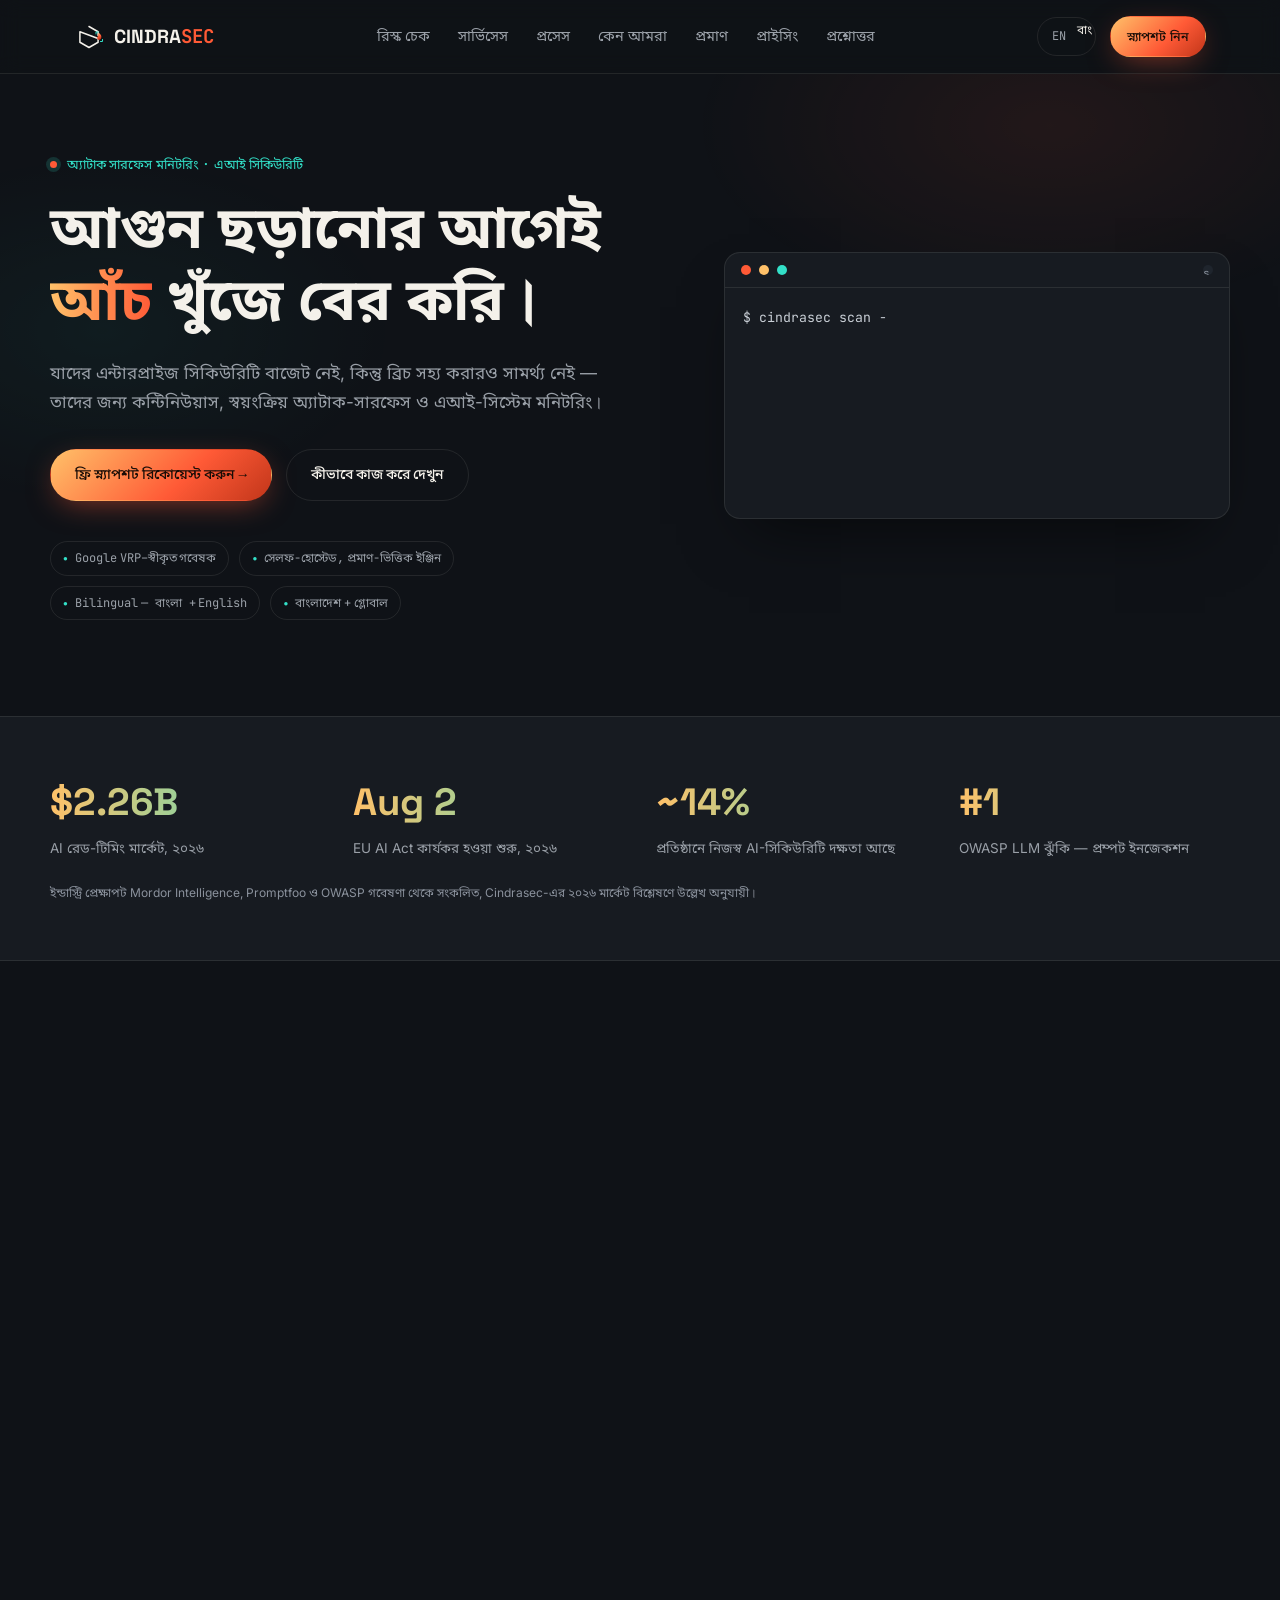
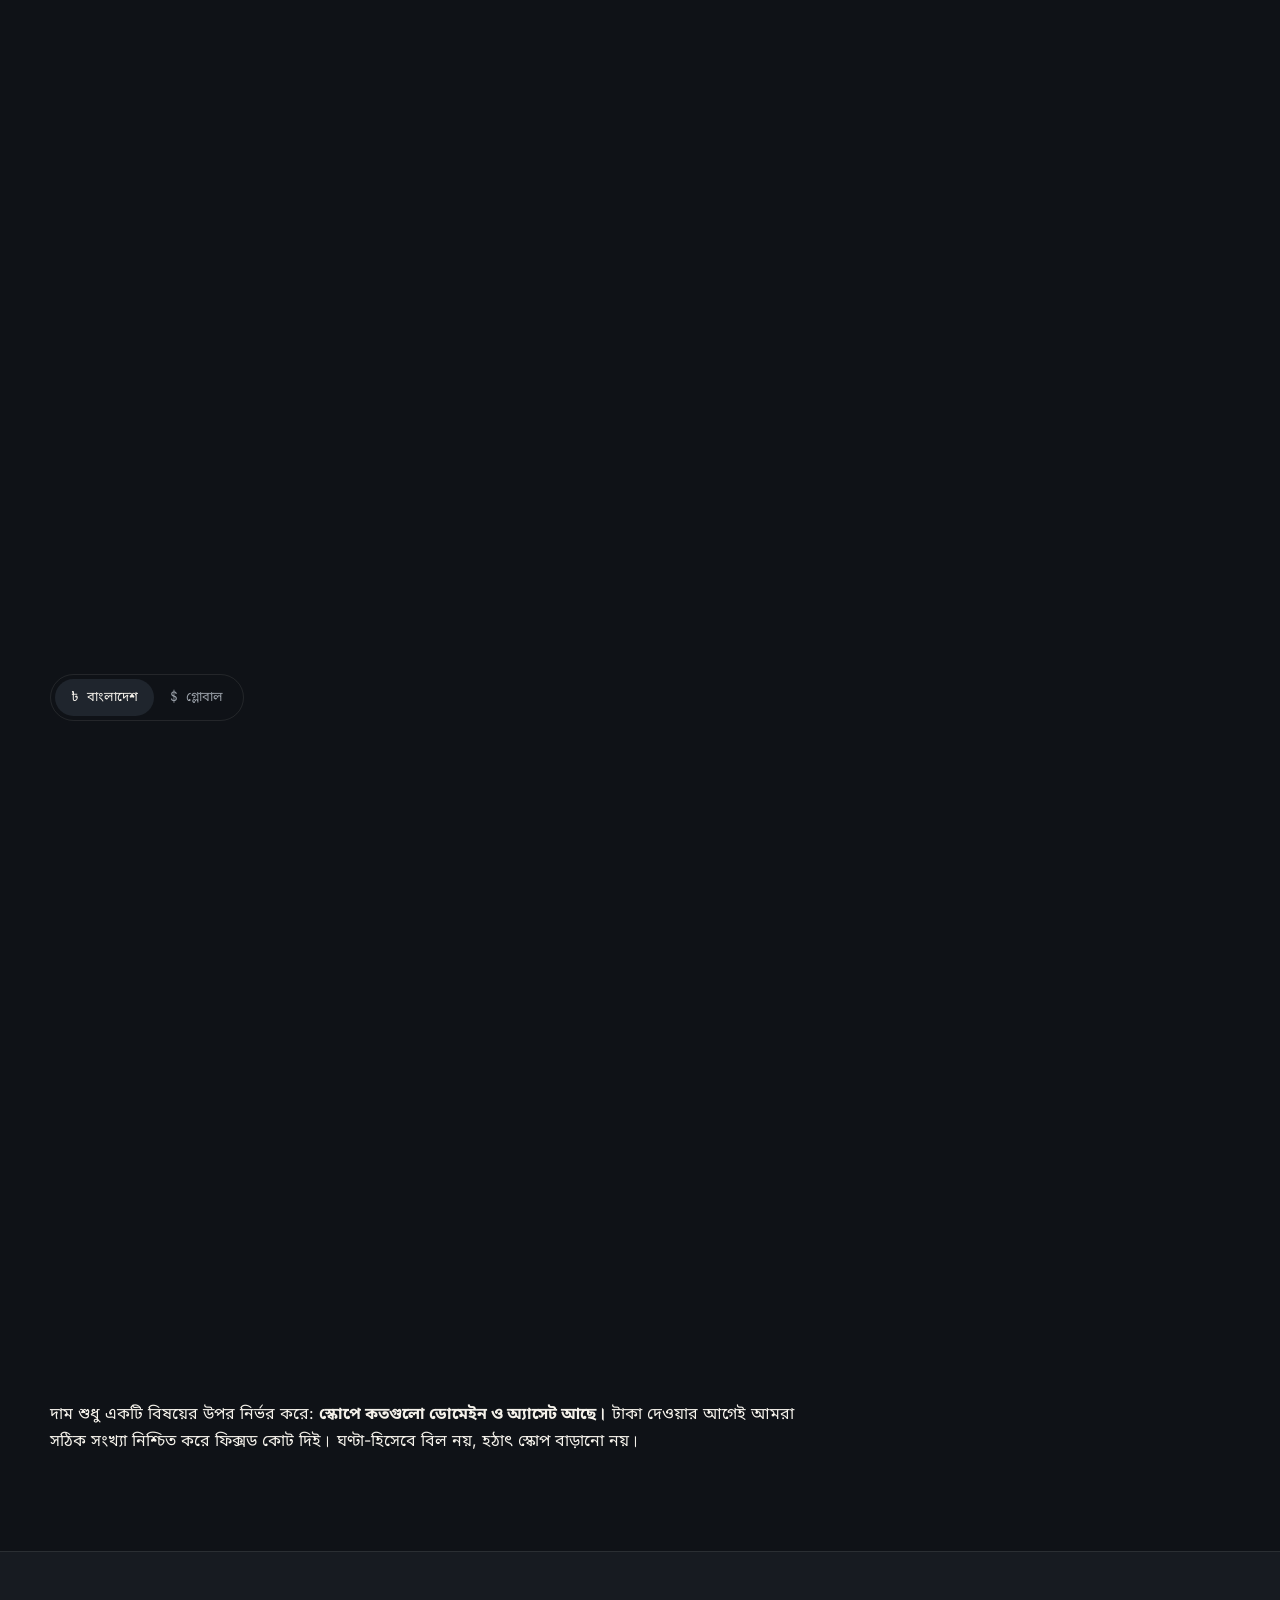
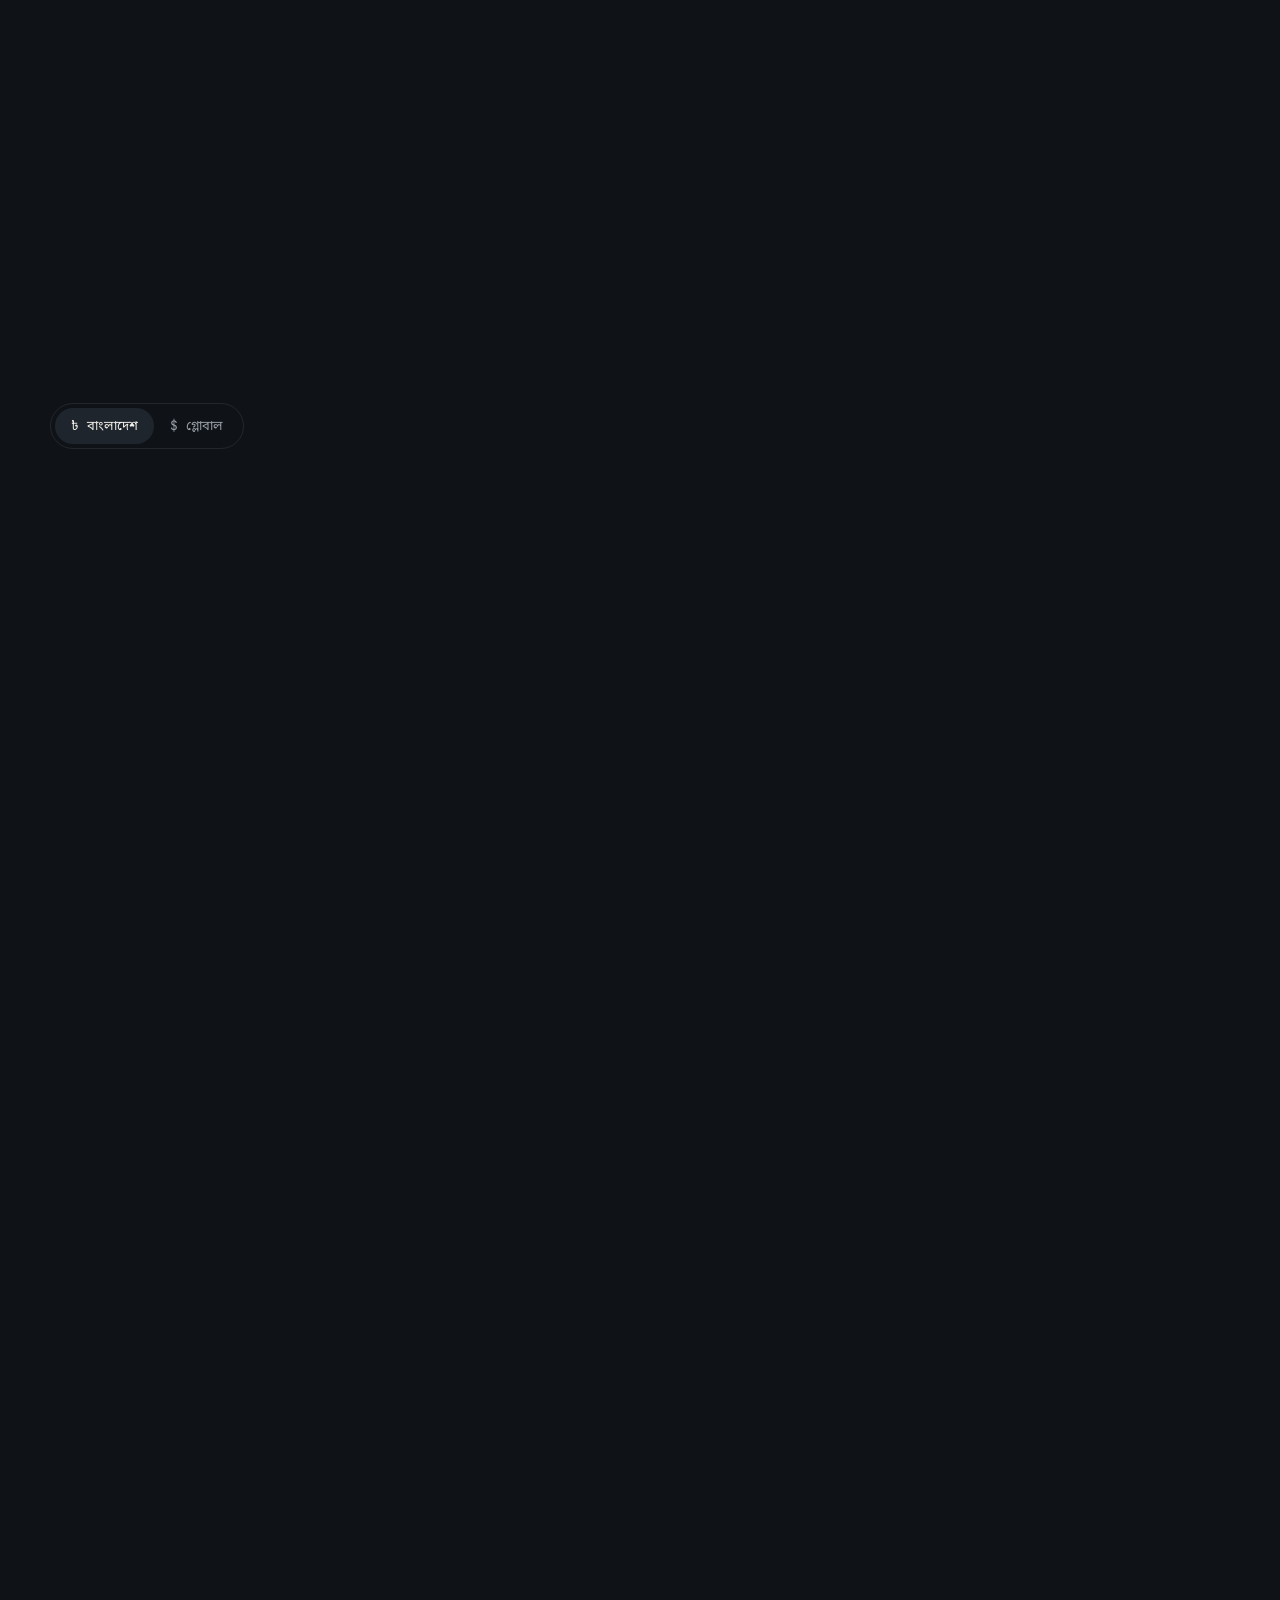
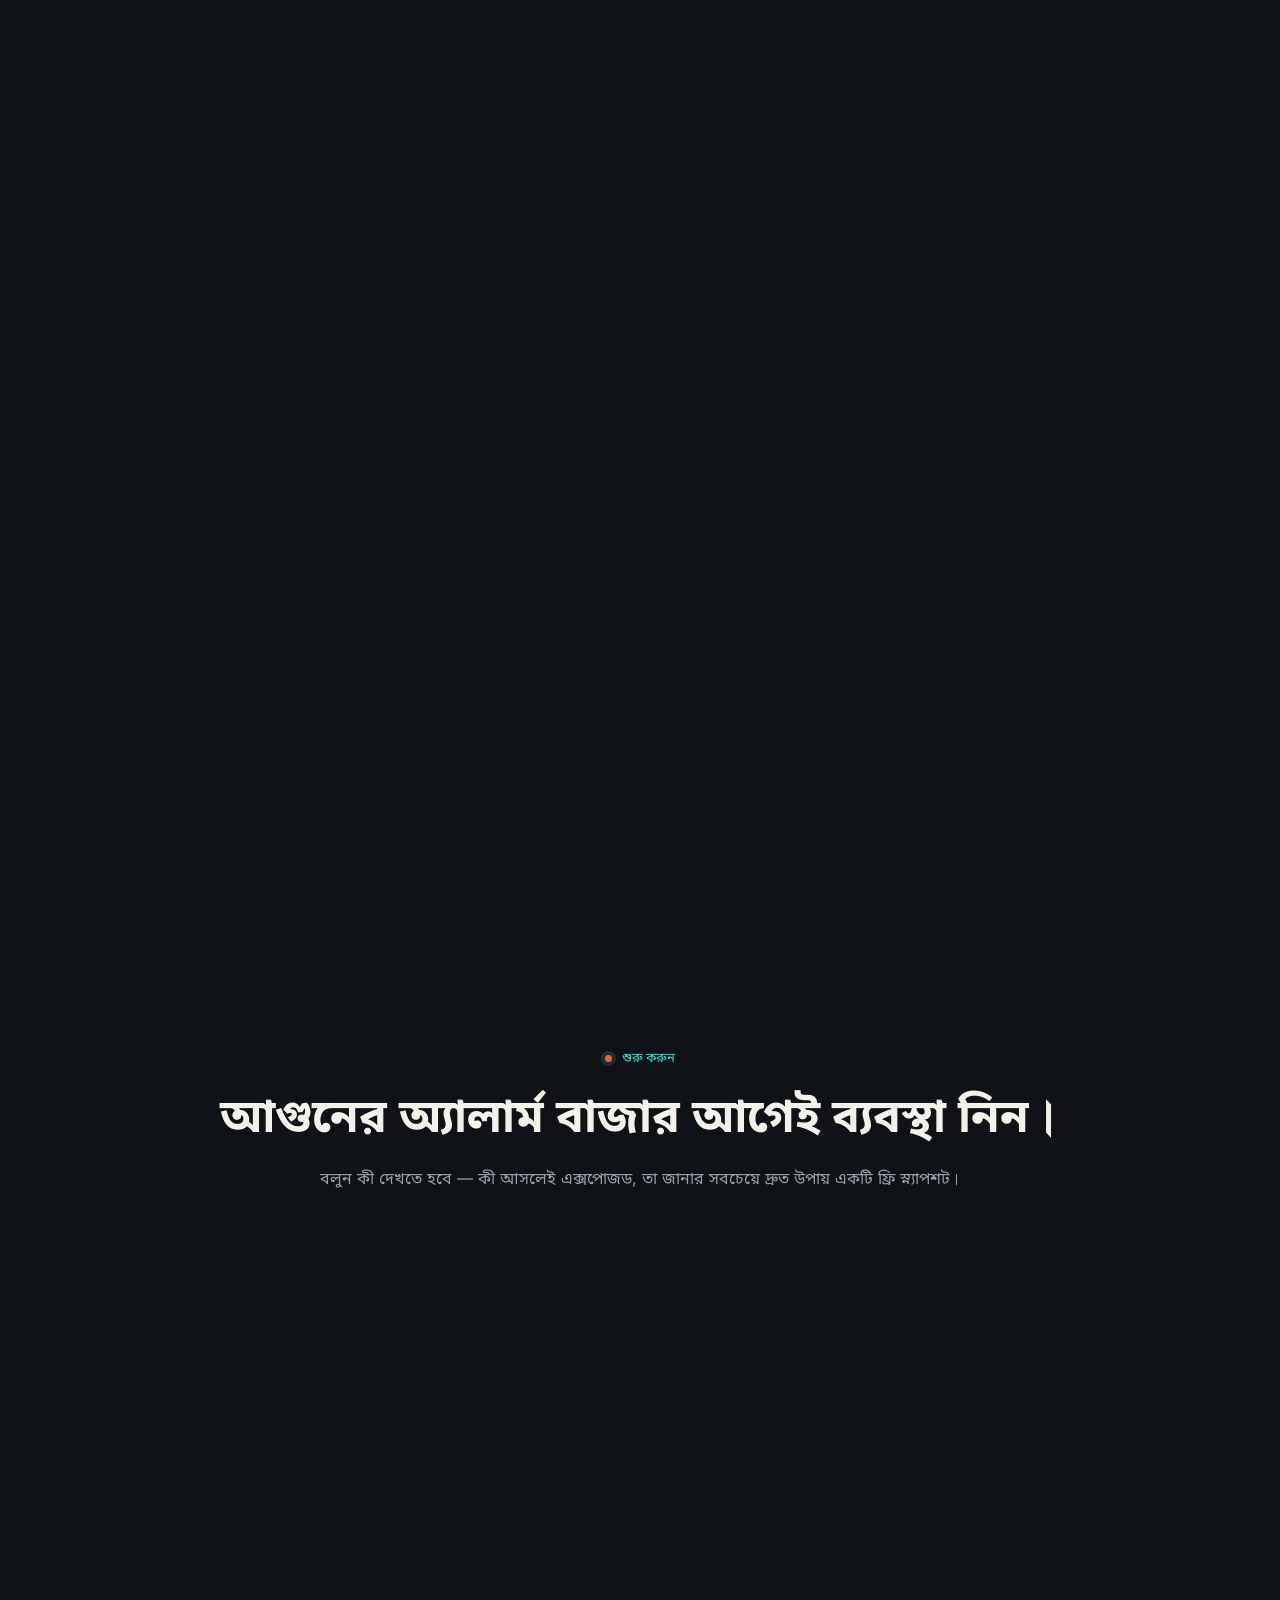
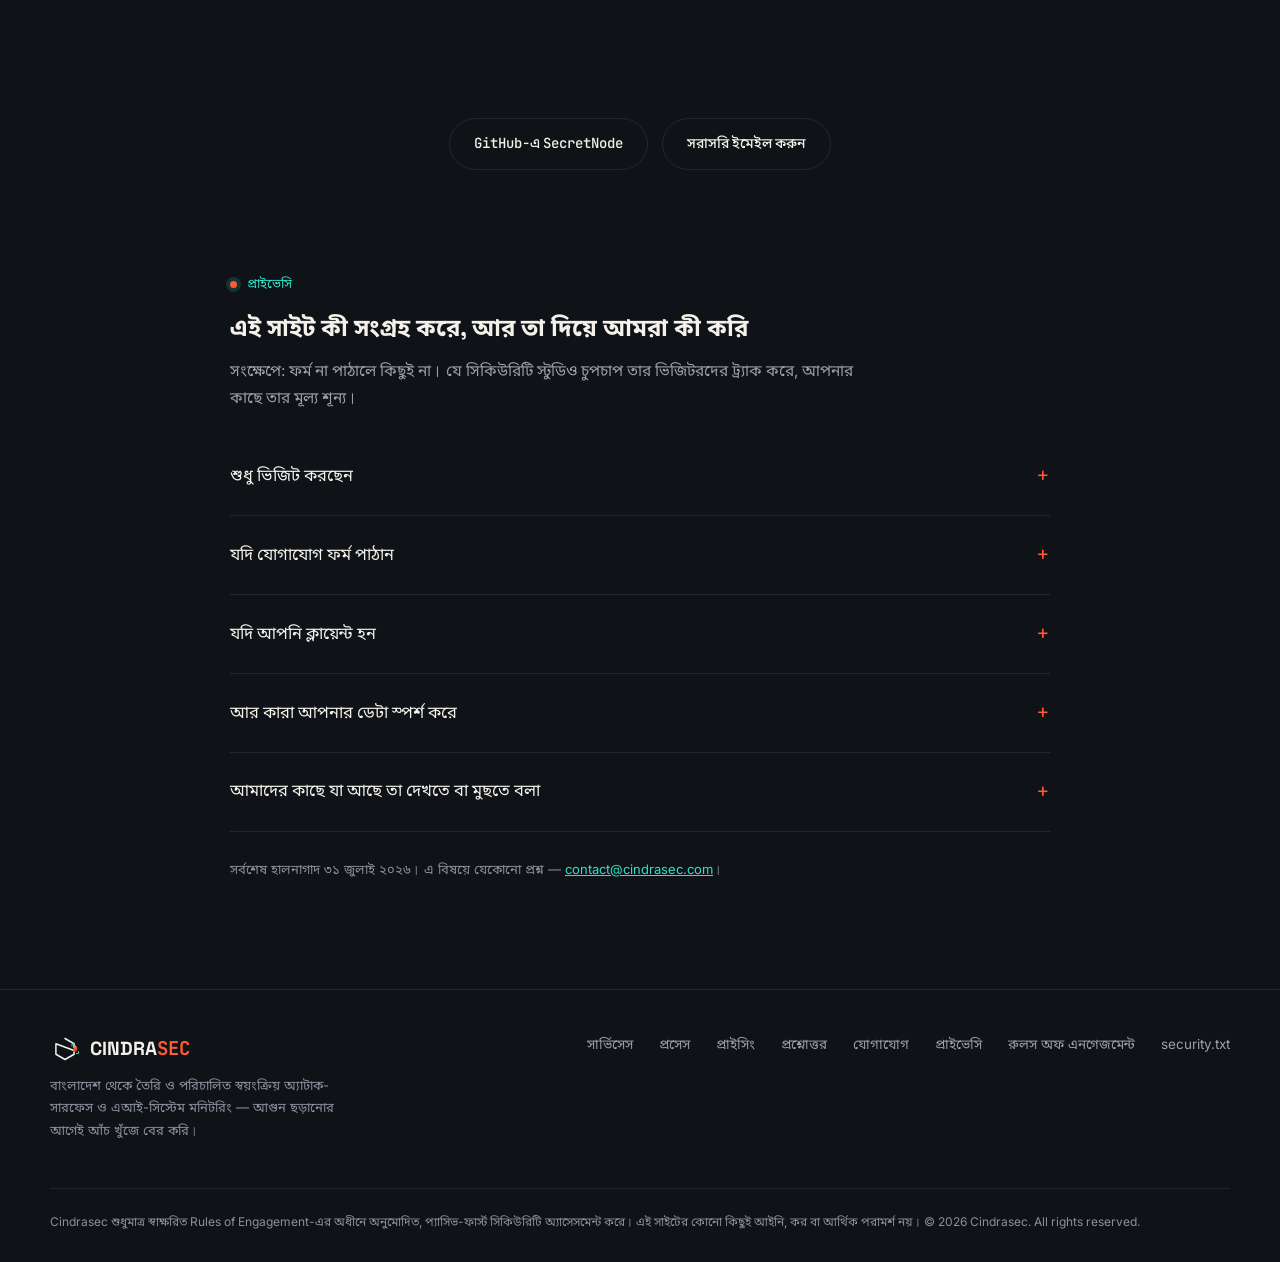
==== bn/index.html @ a1efe1c3 "Repair the offline shell, correct the SRI record, name MCP explicitly The service worker's document " ====
<!DOCTYPE html>
<!-- Generated by build.py from src/index.src.html — do not edit directly. -->
<html lang="bn">
<head>
<meta charset="UTF-8">
<meta name="viewport" content="width=device-width, initial-scale=1.0, viewport-fit=cover">
<meta http-equiv="Content-Security-Policy" content="default-src 'self'; script-src 'self'; style-src 'self'; img-src 'self' data:; font-src 'self'; connect-src 'self' https://api.web3forms.com; form-action 'self'; base-uri 'self'; object-src 'none'; manifest-src 'self'; upgrade-insecure-requests">
<meta name="referrer" content="strict-origin-when-cross-origin">
<title>Cindrasec — অ্যাটাক সারফেস ও AI/LLM সিকিউরিটি মনিটরিং</title>
<meta name="description" content="ফাউন্ডার ও ছোট ব্যবসার জন্য অটোমেটেড অ্যাটাক-সারফেস এবং AI/LLM সিকিউরিটি মনিটরিং — বাংলাদেশ ও বিশ্বজুড়ে। প্রমাণ-ভিত্তিক, শুধুমাত্র অনুমোদিত পরীক্ষা। প্রথম Snapshot ফ্রি।">
<meta name="keywords" content="attack surface management, AI security, LLM security, MCP security, agentic AI security, penetration testing, prompt injection, exposed secrets, security monitoring, Bangladesh, cybersecurity for startups">
<meta name="author" content="Md. Azmol Haque Rony — Cindrasec">
<meta name="robots" content="index, follow, max-image-preview:large, max-snippet:-1">
<meta name="theme-color" content="#0F1217">
<link rel="canonical" href="https://cindrasec.com/bn/">
<link rel="alternate" hreflang="en" href="https://cindrasec.com/">
<link rel="alternate" hreflang="bn" href="https://cindrasec.com/bn/">
<link rel="alternate" hreflang="x-default" href="https://cindrasec.com/">
<link rel="dns-prefetch" href="https://api.web3forms.com">

<!-- Open Graph / Twitter -->
<meta property="og:type" content="website">
<meta property="og:site_name" content="Cindrasec">
<meta property="og:title" content="Cindrasec — অ্যাটাক সারফেস ও AI/LLM সিকিউরিটি মনিটরিং">
<meta property="og:description" content="ফাউন্ডার ও ছোট ব্যবসার জন্য অটোমেটেড অ্যাটাক-সারফেস এবং AI/LLM সিকিউরিটি মনিটরিং — বাংলাদেশ ও বিশ্বজুড়ে। প্রমাণ-ভিত্তিক, শুধুমাত্র অনুমোদিত পরীক্ষা। প্রথম Snapshot ফ্রি।">
<meta property="og:url" content="https://cindrasec.com/bn/">
<meta property="og:image" content="https://cindrasec.com/og-image.png">
<meta property="og:image:width" content="1200">
<meta property="og:image:height" content="630">
<meta property="og:image:alt" content="Cindrasec — আগুন ছড়ানোর আগেই আঁচ খুঁজে বের করি। অ্যাটাক সারফেস ও AI/LLM সিকিউরিটি মনিটরিং।">
<meta property="og:locale" content="bn_BD">
<meta property="og:locale:alternate" content="en_US">
<meta name="twitter:card" content="summary_large_image">
<meta name="twitter:title" content="Cindrasec — অ্যাটাক সারফেস ও AI/LLM সিকিউরিটি মনিটরিং">
<meta name="twitter:description" content="ফাউন্ডার ও ছোট ব্যবসার জন্য অটোমেটেড অ্যাটাক-সারফেস এবং AI/LLM সিকিউরিটি মনিটরিং — বাংলাদেশ ও বিশ্বজুড়ে। প্রমাণ-ভিত্তিক, শুধুমাত্র অনুমোদিত পরীক্ষা। প্রথম Snapshot ফ্রি।">
<meta name="twitter:image" content="https://cindrasec.com/og-image.png">
<meta name="twitter:image:alt" content="Cindrasec — attack surface & AI/LLM security monitoring.">

<!-- Icons / PWA -->
<link rel="icon" type="image/svg+xml" href="/icon.svg">
<link rel="icon" type="image/png" sizes="192x192" href="/icon-192.png">
<link rel="icon" type="image/png" sizes="512x512" href="/icon-512.png">
<link rel="apple-touch-icon" href="/apple-touch-icon.png">
<link rel="manifest" href="/manifest.json">

<!-- Self-hosted fonts: zero external hosts at runtime (see README invariant) -->
<link rel="preload" href="/fonts/inter-var.woff2" as="font" type="font/woff2" crossorigin>
<link rel="preload" href="/fonts/space-grotesk-var.woff2" as="font" type="font/woff2" crossorigin>
<link rel="preload" href="/fonts/jetbrains-mono-var.woff2" as="font" type="font/woff2" crossorigin>
<link rel="preload" href="/fonts/noto-sans-bengali-var.woff2" as="font" type="font/woff2" crossorigin>

<script type="application/ld+json">
{
  "@context": "https://schema.org",
  "@type": "ProfessionalService",
  "name": "Cindrasec",
  "url": "https://cindrasec.com/",
  "image": "https://cindrasec.com/og-image.png",
  "description": "Continuous, automated attack-surface and AI/LLM security monitoring for SMEs and startups.",
  "founder": { "@type": "Person", "name": "Md. Azmol Haque Rony" },
  "areaServed": ["Bangladesh", "Worldwide"],
  "email": "contact@cindrasec.com",
  "priceRange": "$150–$8000",
  "sameAs": ["https://github.com/azmolhaque/secretnode", "https://www.linkedin.com/company/cindrasec"],
  "makesOffer": [
    { "@type": "Offer", "name": "Snapshot — one-time attack-surface scan", "priceCurrency": "USD", "priceSpecification": { "@type": "PriceSpecification", "minPrice": 250, "maxPrice": 600, "priceCurrency": "USD" } },
    { "@type": "Offer", "name": "Watch — continuous monitoring subscription", "priceCurrency": "USD", "priceSpecification": { "@type": "UnitPriceSpecification", "minPrice": 150, "maxPrice": 500, "priceCurrency": "USD", "unitText": "MONTH" } },
    { "@type": "Offer", "name": "AI/LLM Security Assessment", "priceCurrency": "USD", "priceSpecification": { "@type": "PriceSpecification", "minPrice": 2000, "maxPrice": 8000, "priceCurrency": "USD" } },
    { "@type": "Offer", "name": "Productized Gig — fixed-scope quick check", "priceCurrency": "USD", "priceSpecification": { "@type": "PriceSpecification", "minPrice": 150, "maxPrice": 500, "priceCurrency": "USD" } }
  ]
}
</script>
<script type="application/ld+json">
{
  "@context": "https://schema.org",
  "@graph": [
    {
      "@type": "Organization",
      "@id": "https://cindrasec.com/#organization",
      "name": "Cindrasec",
      "alternateName": "Cindrasec Security",
      "url": "https://cindrasec.com/",
      "logo": {
        "@type": "ImageObject",
        "url": "https://cindrasec.com/icon-512.png",
        "width": 512,
        "height": 512
      },
      "image": "https://cindrasec.com/og-image.png",
      "description": "Cindrasec is an automation-first security studio providing attack-surface monitoring and AI/LLM security testing for founders and SMEs in Bangladesh and worldwide.",
      "slogan": "We find the spark before it becomes a fire.",
      "email": "contact@cindrasec.com",
      "founder": { "@id": "https://cindrasec.com/#founder" },
      "foundingDate": "2025-07",
      "foundingLocation": { "@type": "Place", "name": "Dhaka, Bangladesh" },
      "address": { "@type": "PostalAddress", "addressCountry": "BD", "addressLocality": "Dhaka" },
      "contactPoint": { "@type": "ContactPoint", "contactType": "sales", "email": "contact@cindrasec.com", "areaServed": ["BD", "Worldwide"], "availableLanguage": ["en", "bn"] },
      "areaServed": ["Bangladesh", "Worldwide"],
      "knowsAbout": [
        "Attack Surface Management",
        "AI/LLM Security",
        "Prompt Injection Testing",
        "Penetration Testing",
        "Vulnerability Assessment",
        "Exposed Secrets Detection"
      ],
      "sameAs": [
        "https://github.com/azmolhaque/secretnode",
        "https://www.linkedin.com/company/cindrasec"
      ]
    },
    {
      "@type": "WebSite",
      "@id": "https://cindrasec.com/#website",
      "url": "https://cindrasec.com/",
      "name": "Cindrasec",
      "alternateName": "Cindrasec — Attack Surface & AI/LLM Security",
      "description": "Automated attack-surface and AI/LLM security monitoring for teams that can't afford a breach.",
      "inLanguage": ["en", "bn"],
      "publisher": { "@id": "https://cindrasec.com/#organization" }
    },
    {
      "@type": "Person",
      "@id": "https://cindrasec.com/#founder",
      "name": "Md. Azmol Haque Rony",
      "jobTitle": "Founder & Security Researcher",
      "worksFor": { "@id": "https://cindrasec.com/#organization" },
      "knowsAbout": ["Attack Surface Management", "AI/LLM Security", "Prompt Injection Testing", "MCP Security", "Agentic AI Security"],
      "sameAs": [
        "https://www.linkedin.com/in/md-azmol-haque-rony",
        "https://x.com/AzmolRony",
        "https://www.facebook.com/share/18ag3eXj7Q/",
        "https://github.com/azmolhaque"
      ]
    }
  ]
}
</script>
<script type="application/ld+json">
{
  "@context": "https://schema.org",
  "@type": "FAQPage",
  "inLanguage": "bn",
  "mainEntity": [
    { "@type": "Question", "name": "আমার সিস্টেম স্ক্যান করা কি বৈধ?", "acceptedAnswer": { "@type": "Answer", "text": "হ্যাঁ — প্রতিটি এনগেজমেন্ট শুরু হয় স্বাক্ষরিত Rules of Engagement ও Authorization Letter দিয়ে, যেখানে স্কোপ, সময়সীমা ও ডেটা হ্যান্ডলিং থাকে। স্ক্যান passive-first এবং অনুমোদিত স্কোপের বাইরে কিছুতেই হাত দেয় না। স্বাক্ষরিত অনুমতি ছাড়া কোনো স্ক্যান নয় — এটি নিয়ম, আনুষ্ঠানিকতা নয়।" } },
    { "@type": "Question", "name": "টেস্টিং কি আমার সাইট ভাঙবে বা ধীর করবে?", "acceptedAnswer": { "@type": "Answer", "text": "না। টেস্টিং passive-first ও rate-limited — আমরা পাবলিকলি যা অ্যাক্সেসযোগ্য তা পর্যবেক্ষণ করি, আক্রমণ করি না। কখনো exploit করি না, overload করি না, আপনার ডেটা পরিবর্তন বা মুছি না। আপনার সিস্টেম আগের মতোই চলতে থাকে।" } },
    { "@type": "Question", "name": "খরচ কত, আর দাম রেঞ্জ কেন?", "acceptedAnswer": { "@type": "Answer", "text": "Snapshot ৳১৫–২৫ হাজার ($২৫০–৬০০); Watch ৳৫–১২ হাজার/মাস ($১৫০–৫০০); AI/LLM অ্যাসেসমেন্ট ৳৪০ হাজার–১.৫ লাখ ($২,০০০–৮,০০০)। দাম শুধু স্কোপে কতগুলো ডোমেইন ও অ্যাসেট আছে তার উপর নির্ভর করে — টাকা দেওয়ার আগে সঠিক সংখ্যা নিশ্চিত করে ফিক্সড কোট দিই। আর ফাউন্ডিং-কোহর্ট ক্লায়েন্টদের প্রথম Snapshot ফ্রি।" } },
    { "@type": "Question", "name": "কীভাবে পেমেন্ট করব?", "acceptedAnswer": { "@type": "Answer", "text": "লোকাল ক্লায়েন্ট: bKash বা ব্যাংক ট্রান্সফার (টাকায়)। গ্লোবাল ক্লায়েন্ট: Payoneer বা Wise (USD-তে)। শুরুতে ৫০% অগ্রিম, ডেলিভারিতে ৫০% — দ্রুত স্কোপ কলের পর ইনভয়েস। এই সাইটে ইচ্ছাকৃতভাবে কোনো পেমেন্ট বাটন নেই।" } },
    { "@type": "Question", "name": "আমরা ছোট — আমরা কি আদৌ টার্গেট?", "acceptedAnswer": { "@type": "Answer", "text": "অ্যাটাকাররা আপনাকে বেছে নেয় না; তারা পুরো ইন্টারনেট স্ক্যান করে খোলা কিছু খুঁজে — একটি এক্সপোজড কী, ভুলে যাওয়া সাবডোমেইন, পুরনো অ্যাডমিন প্যানেল। ছোট টিমই বেশি ব্রিচ হয়, কারণ তারা ভাবে কেউ দেখছে না। Snapshot অল্প খরচে দেখিয়ে দেয় আসলে কী এক্সপোজড — ঘটনা ঘটার আগেই।" } },
    { "@type": "Question", "name": "স্ক্যানে যদি কিছু না পাওয়া যায়?", "acceptedAnswer": { "@type": "Answer", "text": "ক্লিন স্ক্যানও একটি রিপোর্ট: আপনি পান coverage সামারি, confidence স্টেটমেন্ট, এবং কী স্কোপে ছিল আর কী ছিল না তার স্পষ্ট চিত্র — কখনো শুধু \"কিছু পাইনি\" নয়।" } },
    { "@type": "Question", "name": "ক্লায়েন্ট ডেটা কীভাবে সামলানো হয়?", "acceptedAnswer": { "@type": "Answer", "text": "ডিফল্টে ডেটা ন্যূনতম: self-hosted অবকাঠামোয় সংরক্ষিত, encrypted-at-rest, যেখানে সম্ভব redacted, এবং ডেলিভারির ৩০ দিন পর অটো-পার্জ — বললে তার আগেই। ফাইন্ডিং শুধু আপনার নির্ধারিত ব্যক্তির কাছেই যায়।" } },
    { "@type": "Question", "name": "আন্তর্জাতিক ক্লায়েন্টরা কি কাজ করতে পারেন?", "acceptedAnswer": { "@type": "Answer", "text": "হ্যাঁ — গ্লোবাল এনগেজমেন্ট USD-তে Payoneer বা Wise দিয়ে বিল হয়, ইংরেজিতে ডেলিভার হয়, এবং export-of-service হিসেবে গণ্য হয়।" } }
  ]
}
</script>
<link rel="stylesheet" href="/styles.css">
</head>
<body>
<noscript><div class="noscript-banner">JavaScript চালু থাকলে সাইটটি সবচেয়ে ভালো কাজ করে — চাইলে সরাসরি contact@cindrasec.com-এ ইমেইল করতে পারেন।</div></noscript>
<a href="#top" class="skip-link">মূল কনটেন্টে যান</a>

<!-- shared icon defs -->
<svg width="0" height="0" class="icon-defs" aria-hidden="true">
  <defs>
    <linearGradient id="emberGrad" x1="0%" y1="0%" x2="25%" y2="100%">
      <stop offset="0%" stop-color="#FFC169"/><stop offset="55%" stop-color="#FF5A36"/><stop offset="100%" stop-color="#C2361A"/>
    </linearGradient>
    <symbol id="logo-icon" viewBox="0 0 120 120">
      <path d="M60,18 L96.37,39 L96.37,54 M96.37,66 L96.37,81 L60,102 L23.63,81 L23.63,39 Z" fill="none" stroke="#F4F1EA" stroke-width="6" stroke-linecap="round" stroke-linejoin="round"/>
      <path d="M100,44 C108,50 112,58 108,66 C105,72 98,74 94,68 C91,63 93,57 97,58 C95,52 96,47 100,44 Z" fill="url(#emberGrad)"/>
      <path d="M88,48 L88,40 L96,40" fill="none" stroke="#33E0C8" stroke-width="4" stroke-linecap="round" stroke-linejoin="round"/>
      <path d="M114,70 L114,78 L106,78" fill="none" stroke="#33E0C8" stroke-width="4" stroke-linecap="round" stroke-linejoin="round"/>
    </symbol>
  </defs>
</svg>

<header class="nav">
  <div class="nav-inner">
    <a href="#top" class="brand" aria-label="Cindrasec হোম">
      <svg aria-hidden="true" focusable="false"><use href="#logo-icon"/></svg>
      <span class="brand-word">CINDRA<span class="accent">SEC</span></span>
    </a>
    <nav class="links" id="navLinks">
      <a href="#estimator">রিস্ক চেক</a>
      <a href="#services">সার্ভিসেস</a>
      <a href="#process">প্রসেস</a>
      <a href="#why">কেন আমরা</a>
      <a href="#proof">প্রমাণ</a>
      <a href="#pricing">প্রাইসিং</a>
      <a href="#faq">প্রশ্নোত্তর</a>
    </nav>
    <div class="nav-right">
      <div class="lang-toggle" role="group" aria-label="ভাষা">
        <a href="/" hreflang="en" lang="en" title="ইংরেজিতে দেখুন">EN</a><span class="active" aria-current="page" lang="bn">বাং</span>
      </div>
      <a class="btn btn-primary btn-sm" href="#contact">স্ন্যাপশট নিন</a>
      <button class="hamburger" id="hamburger" aria-label="মেনু" aria-controls="navLinks" aria-expanded="false">☰</button>
    </div>
  </div>
</header>

<main id="top">

  <!-- ============ HERO ============ -->
  <section class="hero">
    <div class="wrap hero-grid">
      <div>
        <div class="eyebrow">অ্যাটাক সারফেস মনিটরিং · এআই সিকিউরিটি</div>
        <h1>
          
          আগুন ছড়ানোর আগেই<br><span class="grad">আঁচ</span> খুঁজে বের করি।
        </h1>
        <p class="sub">
          
          যাদের এন্টারপ্রাইজ সিকিউরিটি বাজেট নেই, কিন্তু ব্রিচ সহ্য করারও সামর্থ্য নেই — তাদের জন্য কন্টিনিউয়াস, স্বয়ংক্রিয় অ্যাটাক-সারফেস ও এআই-সিস্টেম মনিটরিং।
        </p>
        <div class="hero-ctas">
          <a href="#contact" class="btn btn-primary">ফ্রি স্ন্যাপশট রিকোয়েস্ট করুন →</a>
          <a href="#process" class="btn btn-ghost">কীভাবে কাজ করে দেখুন</a>
        </div>
        <div class="trust-strip">
          <span class="trust-chip">Google VRP–স্বীকৃত গবেষক</span>
          <span class="trust-chip">সেলফ-হোস্টেড, প্রমাণ-ভিত্তিক ইঞ্জিন</span>
          <span class="trust-chip">Bilingual — <span lang="bn">বাংলা</span> + English</span>
          <span class="trust-chip">বাংলাদেশ + গ্লোবাল</span>
        </div>
      </div>

      <div class="terminal reveal" aria-hidden="true">
        <div class="terminal-bar"><span></span><span></span><span></span><span class="terminal-label">secretnode · live scan preview</span></div>
        <div class="terminal-body" id="termBody"></div>
      </div>
    </div>
  </section>

  <!-- ============ STATS ============ -->
  <section class="stats">
    <div class="stats-grid">
      <div class="reveal"><div class="stat-num">$2.26B</div><div class="stat-label">AI রেড-টিমিং মার্কেট, ২০২৬</div></div>
      <div class="reveal"><div class="stat-num">Aug 2</div><div class="stat-label">EU AI Act কার্যকর হওয়া শুরু, ২০২৬</div></div>
      <div class="reveal"><div class="stat-num">~14%</div><div class="stat-label">প্রতিষ্ঠানে নিজস্ব AI-সিকিউরিটি দক্ষতা আছে</div></div>
      <div class="reveal"><div class="stat-num">#1</div><div class="stat-label">OWASP LLM ঝুঁকি — প্রম্পট ইনজেকশন</div></div>
    </div>
    <p class="stats-note wrap">ইন্ডাস্ট্রি প্রেক্ষাপট Mordor Intelligence, Promptfoo ও OWASP গবেষণা থেকে সংকলিত, Cindrasec-এর ২০২৬ মার্কেট বিশ্লেষণে উল্লেখ অনুযায়ী।</p>
  </section>

  <!-- ============ ESTIMATOR ============ -->
  <section id="estimator">
    <div class="wrap">
      <div class="section-head reveal">
        <div class="eyebrow">ফ্রি টুল</div>
        <h2>আসলে আপনি কতটা এক্সপোজড?</h2>
        <p>চারটি প্রশ্ন, একটি আনুমানিক এক্সপোজার স্কোর, এবং একটি সরাসরি সুপারিশ — আপনার ব্রাউজারেই হিসাব হয়, কোথাও পাঠানো হয় না।</p>
      </div>

      <div class="estimator reveal">
        <div class="estimator-grid">
          <form id="estForm">
            <fieldset class="est-q">
              <legend>আপনার টিম পাবলিকলি কী চালায়?</legend>
              <div class="est-opts">
                <div class="est-opt"><input type="radio" name="surface" id="s1" value="1" data-w="1"><label for="s1">শুধু একটি মার্কেটিং সাইট</label></div>
                <div class="est-opt"><input type="radio" name="surface" id="s2" value="2" data-w="2"><label for="s2">সাইট + লগইন / ইউজার অ্যাকাউন্ট</label></div>
                <div class="est-opt"><input type="radio" name="surface" id="s3" value="3" data-w="3" checked><label for="s3">ওয়েব অ্যাপ + API + অ্যাডমিন প্যানেল</label></div>
                <div class="est-opt"><input type="radio" name="surface" id="s4" value="4" data-w="4"><label for="s4">একাধিক প্রোডাক্ট / সাবডোমেইন</label></div>
              </div>
            </fieldset>
            <fieldset class="est-q">
              <legend>কোথাও কি LLM বা AI চ্যাটবট ব্যবহার হয়?</legend>
              <div class="est-opts">
                <div class="est-opt"><input type="radio" name="ai" id="a1" value="1" data-w="0"><label for="a1">না</label></div>
                <div class="est-opt"><input type="radio" name="ai" id="a2" value="2" data-w="2"><label for="a2">কাস্টমার-ফেসিং চ্যাটবট</label></div>
                <div class="est-opt"><input type="radio" name="ai" id="a3" value="3" data-w="4" checked><label for="a3">টুল বা ডেটা অ্যাক্সেসসহ এজেন্ট</label></div>
              </div>
            </fieldset>
            <fieldset class="est-q">
              <legend>শেষ এক্সটার্নাল সিকিউরিটি চেক কবে হয়েছে?</legend>
              <div class="est-opts">
                <div class="est-opt"><input type="radio" name="last" id="l1" value="1" data-w="0"><label for="l1">গত ৩ মাসের মধ্যে</label></div>
                <div class="est-opt"><input type="radio" name="last" id="l2" value="2" data-w="2" checked><label for="l2">৬–১২ মাস আগে</label></div>
                <div class="est-opt"><input type="radio" name="last" id="l3" value="3" data-w="4"><label for="l3">কখনো হয়নি / জানা নেই</label></div>
              </div>
            </fieldset>
            <fieldset class="est-q est-q-last">
              <legend>এখন সিকিউরিটি কে সামলায়?</legend>
              <div class="est-opts">
                <div class="est-opt"><input type="radio" name="team" id="t1" value="1" data-w="3" checked><label for="t1">নির্দিষ্ট কেউ নেই</label></div>
                <div class="est-opt"><input type="radio" name="team" id="t2" value="2" data-w="1"><label for="t2">একজন, খণ্ডকালীন</label></div>
                <div class="est-opt"><input type="radio" name="team" id="t3" value="3" data-w="0"><label for="t3">ডেডিকেটেড সিকিউরিটি কর্মী বা টিম</label></div>
              </div>
            </fieldset>
          </form>

          <div class="est-result" aria-live="polite">
            <div class="est-eyebrow">আনুমানিক এক্সপোজার</div>
            <div class="est-score-row">
              <div class="est-score" id="estScore">–</div>
              <div class="est-score-label">/ 100</div>
            </div>
            <div class="est-bar"><div class="est-bar-fill" id="estBarFill"></div></div>
            <!-- Estimator result copy. Lives in the DOM rather than in app.js so build.py
       translates it with everything else; app.js reads the band it needs. -->
  <div id="estCopy" hidden aria-hidden="true">
    <div data-band="empty"><p class="v">চারটি প্রশ্নের উত্তর দিন — আপনি কোথায় দাঁড়িয়ে আছেন দেখুন।</p><p class="c">ফ্রি Snapshot চান →</p></div>
    <div data-band="low"><p class="v"><strong>তুলনামূলকভাবে কম এক্সপোজার।</strong> আপনার সারফেস ছোট এবং সম্প্রতি পরীক্ষা করা হয়েছে। তবুও বছরে একবার, বা নতুন কিছু লঞ্চের আগে একটি Snapshot করা ভালো — আপনার সারফেস কম, শূন্য নয়।</p><p class="c">একটি বেসলাইন Snapshot নিন →</p></div>
    <div data-band="moderate"><p class="v"><strong>মাঝারি এক্সপোজার।</strong> লগইন ফ্লো, API, বা পুরোনো হয়ে যাওয়া শেষ চেক — এগুলোই চুপচাপ P1 সমস্যা হয়ে দাঁড়ায়। কয়েক ঘণ্টার একটি Snapshot আপনাকে সঠিক অবস্থান জানিয়ে দেবে।</p><p class="c">ফ্রি Snapshot চান →</p></div>
    <div data-band="high"><p class="v"><strong>উচ্চ এক্সপোজার।</strong> একাধিক সারফেস, নির্দিষ্ট দায়িত্বশীল কেউ নেই, এবং/অথবা সাথে একটি AI সিস্টেম — ঠিক এই সমন্বয়ের জন্যই Watch তৈরি: বছরে একবার অনুমান নয়, ধারাবাহিক মনিটরিং।</p><p class="c">ধারাবাহিক Watch মনিটরিং শুরু করুন →</p></div>
    <div data-band="critical"><p class="v"><strong>ক্রিটিক্যাল এক্সপোজার প্রোফাইল।</strong> টুল-অ্যাক্সেসসহ AI এজেন্ট, বড় সারফেস, আর সাম্প্রতিক কোনো চেক নেই — বাস্তবে এটাই একটি ব্রিচের সেটআপ। Snapshot-এর পাশাপাশি একটি AI/LLM সিকিউরিটি অ্যাসেসমেন্ট দিয়ে শুরু করুন।</p><p class="c">AI/LLM অ্যাসেসমেন্ট বুক করুন →</p></div>
  </div>
  <p class="est-verdict" id="estVerdict"></p>
            <div class="est-cta">
              <a href="#contact" class="btn btn-primary btn-sm" id="estCta">ফ্রি Snapshot চান →</a>
            </div>
            <button type="button" class="est-reset" id="estReset">উত্তর রিসেট করুন</button>
          </div>
        </div>
      </div>
      <p class="proof-note reveal note-tight">এটি একটি দিকনির্দেশক অনুমান, অডিট নয় — এটি আপনাকে ট্রায়াজ করতে সাহায্য করার জন্য, স্ক্যানের বিকল্প নয়।</p>
    </div>
  </section>

  <!-- ============ SERVICES ============ -->
  <section id="services">
    <div class="wrap">
      <div class="section-head reveal">
        <div class="eyebrow">সার্ভিসেস</div>
        <h2>প্রবেশের চারটি পথ — একই ইঞ্জিন।</h2>
        <p>প্রতিটি সার্ভিস একই SecretNode ইঞ্জিনে চলে — তাই দাম কম, ডেলিভারি দ্রুত।</p>
      </div>

      <div class="currency-toggle" role="group" aria-label="মুদ্রা">
        <button data-cur-btn="bdt" class="active" aria-pressed="true">৳ বাংলাদেশ</button>
        <button data-cur-btn="usd" aria-pressed="false">$ গ্লোবাল</button>
      </div>

      <div class="cards">
        <div class="card reveal">
          <span class="free-pill">প্রথমটি ফ্রি — ফাউন্ডিং কোহর্ট</span>
          <svg class="card-icon" viewBox="0 0 40 40" aria-hidden="true"><circle cx="17" cy="17" r="11" fill="none" stroke="#33E0C8" stroke-width="2.4"/><line x1="25" y1="25" x2="34" y2="34" stroke="#33E0C8" stroke-width="2.4" stroke-linecap="round"/><path d="M12 17h10M17 12v10" stroke="#FF5A36" stroke-width="2.2" stroke-linecap="round"/></svg>
          <h3>Snapshot</h3>
          <p class="desc">পাবলিক ইন্টারনেট থেকে অ্যাক্সেসযোগ্য আপনার সবকিছুর এককালীন পরীক্ষা — এক্সপোজড সিক্রেট, ভুলে যাওয়া সাবডোমেইন, মিসকনফিগারেশন।</p>
          <ul class="includes">
            <li>এক্সটার্নাল অ্যাটাক-সারফেস + এক্সপোজড-সিক্রেট স্ক্যান</li>
            <li>ভেরিফিকেশন-ফার্স্ট রিপোর্ট (প্রতিটি ফাইন্ডিং যাচাইকৃত)</li>
            <li>১৫ মিনিটের ওয়াকথ্রু কল + ফ্রি রি-চেক</li>
          </ul>
          <div class="price"><span data-cur="bdt">৳15,000–25,000</span><span data-cur="usd" hidden>$250–600</span>এককালীন · ৩–৫ কর্মদিবসে রিপোর্ট</div>
          <a href="#contact" class="btn btn-ghost btn-sm">স্ন্যাপশট দিয়ে শুরু করুন →</a>
        </div>

        <div class="card featured reveal">
          <span class="badge">RECURRING</span>
          <svg class="card-icon" viewBox="0 0 40 40" aria-hidden="true"><path d="M6 26c3-10 8-15 14-15s11 5 14 15" fill="none" stroke="#33E0C8" stroke-width="2.4" stroke-linecap="round"/><circle cx="20" cy="24" r="4.5" fill="#FF5A36"/></svg>
          <h3>Watch</h3>
          <p class="desc">আপনার Snapshot — সবসময় আপডেটেড। আমরা ধারাবাহিকভাবে নজর রাখি, নতুন কিছু দেখা দিলেই জানাই।</p>
          <ul class="includes">
            <li>ধারাবাহিক মনিটরিং — সম্পূর্ণ আমরাই করি</li>
            <li>মাসিক diff রিপোর্ট (কী বদলালো ও কেন)</li>
            <li>প্রতিটি নতুন ফাইন্ডিংয়ে রিয়েল-টাইম অ্যালার্ট</li>
          </ul>
          <div class="price"><span data-cur="bdt">৳5,000–12,000</span><span data-cur="usd" hidden>$150–500</span>প্রতি মাসে · যেকোনো সময় বাতিল</div>
          <a href="#contact" class="btn btn-ghost btn-sm">Watch সাবস্ক্রাইব করুন →</a>
        </div>

        <div class="card reveal">
          <svg class="card-icon" viewBox="0 0 40 40" aria-hidden="true"><path d="M20 6l4 9 9 4-9 4-4 9-4-9-9-4 9-4z" fill="none" stroke="#FF5A36" stroke-width="2.2" stroke-linejoin="round"/></svg>
          <h3>AI/LLM Security</h3>
          <p class="desc">যারা চ্যাটবট, এজেন্ট, MCP সার্ভার বা LLM ফিচার চালু করছেন তাদের জন্য। বাস্তব অ্যাটাকার যেভাবে ভাঙবে, আমরা আগেই সেভাবে পরীক্ষা করি।</p>
          <ul class="includes">
            <li>প্রম্পট-ইনজেকশন ও জেইলব্রেক টেস্টিং</li>
            <li>ডেটা-লিক ও সিস্টেম-প্রম্পট এক্সপোজার</li>
            <li>এজেন্ট / টুল-অপব্যবহার টেস্টিং (শুধু টেস্ট অ্যাকাউন্ট)</li>
            <li>MCP ও টুল-সারফেস রিভিউ — টুল পয়জনিং, ইনডাইরেক্ট ইনজেকশন, কনসেন্ট ফ্লো</li>
          </ul>
          <div class="price"><span data-cur="bdt">৳40,000–1,50,000</span><span data-cur="usd" hidden>$2,000–8,000</span>প্রতি এনগেজমেন্ট · ২–৫ দিন</div>
          <a href="#contact" class="btn btn-ghost btn-sm">অ্যাসেসমেন্ট বুক করুন →</a>
        </div>

        <div class="card reveal">
          <svg class="card-icon" viewBox="0 0 40 40" aria-hidden="true"><path d="M22 4L8 22h9l-3 14 17-20h-10z" fill="#FFC169"/></svg>
          <h3>Productized Gig</h3>
          <p class="desc">একটিমাত্র নির্দিষ্ট-স্কোপ চেক — ফিক্সড দাম, দ্রুত ডেলিভারি। শুরু করার সবচেয়ে সহজ উপায়।</p>
          <ul class="includes">
            <li>একটি নির্দিষ্ট টার্গেট, একটি স্পষ্ট ডেলিভারেবল</li>
            <li>আগেই নির্ধারিত ফিক্সড দাম</li>
            <li>Fiverr / Upwork ধরনের ক্রেতাদের জন্য আদর্শ</li>
          </ul>
          <div class="price"><span data-cur="bdt">৳7,000–15,000</span><span data-cur="usd" hidden>$150–500</span>ফিক্সড স্কোপ · ২–৪ ঘণ্টায় ডেলিভারি</div>
          <a href="#contact" class="btn btn-ghost btn-sm">গিগ স্কোপ দেখুন →</a>
        </div>
      </div>
      <p class="price-lead price-lead--after">দাম শুধু একটি বিষয়ের উপর নির্ভর করে: <strong>স্কোপে কতগুলো ডোমেইন ও অ্যাসেট আছে।</strong> টাকা দেওয়ার আগেই আমরা সঠিক সংখ্যা নিশ্চিত করে ফিক্সড কোট দিই। ঘণ্টা-হিসেবে বিল নয়, হঠাৎ স্কোপ বাড়ানো নয়।</p>
    </div>
  </section>

  <!-- ============ ASSURANCE (risk reversal) ============ -->
  <section class="assurance">
    <div class="assurance-grid">
      <div class="assurance-item reveal">
        <svg class="ai-ic" viewBox="0 0 40 40" aria-hidden="true"><path d="M20 5l12 5v9c0 8-5 13-12 16-7-3-12-8-12-16v-9z" fill="none" stroke="#33E0C8" stroke-width="2.2"/><path d="M14 20l4 4 8-9" stroke="#FF5A36" stroke-width="2.4" fill="none" stroke-linecap="round" stroke-linejoin="round"/></svg>
        <div><h4>আপনার স্বাক্ষর ছাড়া কিছুই নয়</h4><p>প্রতিটি স্ক্যান শুধু স্বাক্ষরিত RoE-এর অধীনে। কখনো অনুমতিহীন টেস্টিং নয়।</p></div>
      </div>
      <div class="assurance-item reveal">
        <svg class="ai-ic" viewBox="0 0 40 40" aria-hidden="true"><rect x="9" y="17" width="22" height="16" rx="3" fill="none" stroke="#33E0C8" stroke-width="2.2"/><path d="M14 17v-4a6 6 0 0112 0v4" fill="none" stroke="#FFC169" stroke-width="2.2"/></svg>
        <div><h4>প্যাসিভ-ফার্স্ট — নিরাপদ</h4><p>আমরা দেখি, ভাঙি না। আপনার সিস্টেম কখনো পরিবর্তন বা বন্ধ হয় না।</p></div>
      </div>
      <div class="assurance-item reveal">
        <svg class="ai-ic" viewBox="0 0 40 40" aria-hidden="true"><path d="M20 6c6 4 11 5 11 5v8c0 8-5 12-11 15-6-3-11-7-11-15v-8s5-1 11-5z" fill="none" stroke="#33E0C8" stroke-width="2.2"/><circle cx="20" cy="19" r="3" fill="#FF5A36"/></svg>
        <div><h4>আপনার ডেটা, অনুরোধে মুছে ফেলা হয়</h4><p>Self-hosted, encrypted, ৩০ দিনে অটো-পার্জ — বললে তার আগেই। কোনো ট্র্যাকার নেই।</p></div>
      </div>
      <div class="assurance-item reveal">
        <svg class="ai-ic" viewBox="0 0 40 40" aria-hidden="true"><circle cx="20" cy="20" r="14" fill="none" stroke="#33E0C8" stroke-width="2.2"/><path d="M13 20l5 5 9-11" stroke="#FF5A36" stroke-width="2.4" fill="none" stroke-linecap="round" stroke-linejoin="round"/></svg>
        <div><h4>প্রথম Snapshot ফ্রি</h4><p>ফাউন্ডিং-কোহর্ট ক্লায়েন্টরা প্রথম স্ক্যানে কিছুই দেন না। খরচের আগেই মূল্য দেখুন।</p></div>
      </div>
    </div>
  </section>

  <!-- ============ PROCESS ============ -->
  <section id="process">
    <div class="wrap">
      <div class="section-head reveal">
        <div class="eyebrow">প্রসেস</div>
        <h2>ইনটেক থেকে যাচাইকৃত রিপোর্ট — কিছুই বাদ পড়ে না।</h2>
        <p>দুটি চেকপয়েন্ট কখনো স্বয়ংক্রিয় হয় না: অনুমোদন, এবং যেকোনো ক্রিটিক্যাল ফাইন্ডিংয়ের চূড়ান্ত সিভিয়ারিটি সিদ্ধান্ত।</p>
      </div>
      <div class="process">
        <div class="step gate reveal"><div class="num">01</div><h3>ইনটেক</h3><p>দ্রুত স্কোপ ফর্ম — ডোমেইন, টার্গেট, লক্ষ্য।</p></div>
        <div class="step gate reveal"><div class="num">02</div><h3>অনুমোদন</h3><p>স্বাক্ষরিত RoE + অথরাইজেশন লেটার। অ-আপসযোগ্য গেট।</p></div>
        <div class="step reveal"><div class="num">03</div><h3>স্ক্যান</h3><p>SecretNode প্যাসিভ স্ক্যান — কঠোরভাবে অনুমোদিত স্কোপের ভেতরে।</p></div>
        <div class="step reveal"><div class="num">04</div><h3>যাচাই ও রিপোর্ট</h3><p>AI-খসড়া রিপোর্ট, সঙ্গে মানব সিভিয়ারিটি রিভিউ।</p></div>
        <div class="step reveal"><div class="num">05</div><h3>ডেলিভারি কল</h3><p>প্রতিটি ফাইন্ডিংয়ের ১৫–২০ মিনিটের ওয়াকথ্রু।</p></div>
        <div class="step reveal"><div class="num">06</div><h3>ফ্রি রি-চেক</h3><p>দুই সপ্তাহ পর, তারপর Watch-এ সহজ পথ।</p></div>
      </div>
    </div>
  </section>

  <!-- ============ HOW WE WORK ============ -->
  <section id="how-we-work">
    <div class="wrap">
      <div class="section-head reveal">
        <div class="eyebrow">আমরা যেভাবে কাজ করি</div>
        <h2>তিনটি নিয়ম — কখনো ভাঙে না।</h2>
      </div>
      <div class="rules-grid">
        <div class="rule reveal">
          <div class="rule-num">RULE 01</div>
          <h3>সবার আগে অনুমোদন</h3>
          <p>স্বাক্ষরিত Rules of Engagement ও Authorization Letter ছাড়া কোনো স্ক্যান শুরু হয় না — ডেমোর জন্যও নয়, পাইলটের জন্যও নয়, কখনোই নয়।</p>
        </div>
        <div class="rule reveal">
          <div class="rule-num">RULE 02</div>
          <h3>আপনার ডেটা — ন্যূনতম ও স্বল্পস্থায়ী</h3>
          <p>স্ক্যান ডেটা self-hosted অবকাঠামোয় থাকে, encrypted-at-rest, এবং প্রয়োজন ফুরালে বা অনুরোধেই মুছে ফেলা হয়। এই সাইটেও কোনো ট্র্যাকার বা কুকি নেই।</p>
        </div>
        <div class="rule reveal">
          <div class="rule-num">RULE 03</div>
          <h3>ফাইন্ডিংস শুধু আপনার কাছে যায়</h3>
          <p>Google VRP ট্র্যাক রেকর্ডের পেছনের একই responsible-disclosure নীতি প্রতিটি এনগেজমেন্টে প্রযোজ্য: আগে যাচাই, তারপর রিপোর্ট — এবং আপনি ছাড়া কারও কাছে প্রকাশ নয়।</p>
        </div>
      </div>
    </div>
  </section>

  <!-- ============ WHY ============ -->
  <section id="why">
    <div class="wrap">
      <div class="section-head reveal">
        <div class="eyebrow">কেন Cindrasec</div>
        <h2>আসল শক্তি টুল নয় — কীভাবে চালানো হয়, সেটাই।</h2>
        <p>স্ক্যানার যে কেউ কপি করতে পারে। কিন্তু এই পাঁচটি জিনিস সময়ের সঙ্গে বাড়ে।</p>
      </div>
      <div class="why-grid">
        <div class="why-item reveal">
          <svg viewBox="0 0 40 40" aria-hidden="true"><path d="M6 30l8-8 6 6 14-14" fill="none" stroke="#FF5A36" stroke-width="2.4" stroke-linecap="round" stroke-linejoin="round"/></svg>
          <h3>ভেরিফিকেশন-ফার্স্ট</h3>
          <p>প্রতিটি ফাইন্ডিং আপনার কাছে যাওয়ার আগে যাচাই করা হয় — আপনি পান signal, false positive-এর দেয়াল নয়।</p>
        </div>
        <div class="why-item reveal">
          <svg viewBox="0 0 40 40" aria-hidden="true"><circle cx="20" cy="20" r="13" fill="none" stroke="#33E0C8" stroke-width="2.4"/><path d="M20 12v8l6 4" stroke="#33E0C8" stroke-width="2.4" stroke-linecap="round"/></svg>
          <h3>ধারাবাহিক, এককালীন নয়</h3>
          <p>মাসিক diff রিপোর্ট বড় রিভিউয়ের মাঝেও সুরক্ষা দেয় — নিরাপত্তা একটি অভ্যাস, বাৎসরিক আতঙ্ক নয়।</p>
        </div>
        <div class="why-item reveal">
          <svg viewBox="0 0 40 40" aria-hidden="true"><path d="M20 4c8 0 14 7 14 14s-6 18-14 18S6 25 6 18 12 4 20 4z" fill="none" stroke="#FFC169" stroke-width="2.2"/><path d="M8 18h24M20 6c4 4 6 9 6 12s-2 8-6 12c-4-4-6-9-6-12s2-8 6-12z" stroke="#FFC169" stroke-width="1.4" fill="none"/></svg>
          <h3>লোকাল ট্রাস্ট, গ্লোবাল রিচ</h3>
          <p>দ্বিভাষিক ডেলিভারি — বাংলা সাপোর্টের সঙ্গে আন্তর্জাতিক মানের রিপোর্টিং।</p>
        </div>
        <div class="why-item reveal">
          <svg viewBox="0 0 40 40" aria-hidden="true"><path d="M12 30V16l8-10 8 10v14" fill="none" stroke="#FF5A36" stroke-width="2.2" stroke-linejoin="round"/><circle cx="20" cy="20" r="3" fill="#FF5A36"/></svg>
          <h3>নির্দিষ্ট বিষয়ে দক্ষতা</h3>
          <p>শুধু অ্যাটাক সারফেস ও AI/LLM সিকিউরিটিতে মনোযোগী — জেনারেলিস্ট এজেন্সি নয়।</p>
        </div>
        <div class="why-item reveal">
          <svg viewBox="0 0 40 40" aria-hidden="true"><path d="M22 4L10 22h8l-2 14 16-20h-8z" fill="#33E0C8"/></svg>
          <h3>দ্রুততার জন্য তৈরি</h3>
          <p>অটোমেশন-ফার্স্ট পাইপলাইন কয়েক দিনে ডেলিভার করে, যেখানে এজেন্সি নেয় সপ্তাহ।</p>
        </div>
      </div>
    </div>
  </section>

  <!-- ============ PROOF ============ -->
  <section id="proof">
    <div class="wrap">
      <div class="section-head reveal">
        <div class="eyebrow">ট্র্যাক রেকর্ড</div>
        <h2>বাস্তবে গৃহীত ফাইন্ডিংস — কল্পনা নয়।</h2>
        <p>ব্যবসা হিসেবে Cindrasec নতুন, কিন্তু গবেষক নতুন নন। Google VRP থেকে কিছু নিশ্চিত, রিড্যাক্টেড ফাইন্ডিং:</p>
      </div>
      <div class="proof-grid">
        <div class="proof-card reveal">
          <span class="sev sev-p2">নিশ্চিত · P2</span>
          <h3>ক্রস-টেন্যান্ট লোড ব্যালান্সার মিসকনফিগারেশন</h3>
          <p>Google-অধিগৃহীত একটি প্রোডাক্টের সাবডোমেইনগুলো এমনভাবে একটি লোড ব্যালান্সার ভাগ করছিল যাতে ক্রস-টেন্যান্ট রাউটিং এক্সপোজার সম্ভব হতো। Google-এর একজন ইঞ্জিনিয়ার এটি নিশ্চিত করে P2 সিভিয়ারিটি দেন।</p>
          <div class="tag">Google VRP · অ্যাকুইজিশন-স্কোপ টার্গেট</div>
        </div>
        <div class="proof-card reveal">
          <span class="sev sev-crit">ক্রিটিক্যাল · NS ডেলিগেশন</span>
          <h3>ড্যাংলিং নেমসার্ভার ডেলিগেশন</h3>
          <p>Google-অধিগৃহীত অবকাঠামোর একটি সাবডোমেইন এমন এক নেমসার্ভার প্রোভাইডারে ডেলিগেট করা ছিল যার অ্যাকাউন্টের মেয়াদ শেষ হয়ে গিয়েছিল — পরে এই টেকওভার পথটি নিশ্চিত হয় এবং ক্রিটিক্যাল হিসেবে চিহ্নিত হয়।</p>
          <div class="tag">কাস্টম NS-টেকওভার স্ক্যানার · Google-অধিগৃহীত টার্গেট</div>
        </div>
        <div class="proof-card reveal">
          <span class="sev sev-p4">বন্ধ · WAI / P4</span>
          <h3>CORS মিসকনফিগারেশন — শিক্ষাটি লুকানো হয়নি</h3>
          <p>একটি CORS হেডার-রিফ্লেকশন ইস্যু রিপোর্ট করা হয়েছিল এবং working-as-intended হিসেবে বন্ধ করা হয়। এটি এই তালিকায় আছে ইচ্ছাকৃতভাবেই: শুধু হেডার রিফ্লেকশনই যথেষ্ট নয়, আর Cindrasec-এর পাঠানো প্রতিটি রিপোর্ট নিজেকে সেই একই উঁচু মানদণ্ডে রাখে।</p>
          <div class="tag">ক্যালিব্রেশনের জন্য রাখা — শুধু সাফল্য নয়</div>
        </div>
      </div>
      <p class="proof-note reveal">উপরের তিনটি তাদের ডিসক্লোজার টাইমলাইন পার না হওয়া পর্যন্ত রিড্যাক্টেড থাকবে। আরও দুটি ফাইন্ডিং ৯টি ভাষায় সম্পূর্ণ প্রকাশিত — <a href="https://github.com/azmolhaque/security-writeups/blob/main/2026-05-exposed-iam-frontend-google-vrp.md" target="_blank" rel="noopener">Google VRP-তে রিপোর্ট করা অথেনটিকেশন বাইপাস</a>, সেই সঙ্গে কেন এটি ক্যাশ নয় ক্রেডিট হিসেবে নিষ্পত্তি হলো তার ব্যাখ্যা, এবং <a href="https://github.com/azmolhaque/security-writeups/blob/main/2026-07-prompt-injection-content-dependent.md" target="_blank" rel="noopener">প্রম্পট-ইনজেকশন রেজিস্ট্যান্সে পরিমাপ করা ৪.৬× ব্যবধান</a> — সম্পূর্ণ রিপ্রোডাকশন স্টেপসহ। সেই সঙ্গে দেখুন একটি <a href="/sample-finding.pdf" target="_blank" rel="noopener">নমুনা ক্লায়েন্ট রিপোর্ট ফরম্যাট (PDF)</a>।</p>
    </div>
  </section>

  <!-- ============ FOUNDING COHORT ============ -->
  <section>
    <div class="wrap">
      <div class="cohort reveal">
        <div>
          <div class="eyebrow">ফাউন্ডিং কোহর্ট</div>
          <h2>আপনার প্রথম Snapshot ফ্রি — শর্তটা সহজ।</h2>
          <p>সৎ, রিড্যাক্টেড কেস স্টাডি তৈরি করতে আমরা অল্প কিছু পাইলট ক্লায়েন্টকে বিনামূল্যে অনবোর্ড করছি। আপনি পান আসল স্ক্যান ও আসল রিপোর্ট; আমরা পাই প্রমাণ। প্রতিটি ক্লায়েন্ট সরাসরি গবেষকের সঙ্গে কাজ করেন — সাপোর্ট কিউ নয়। স্লট সীমিত — ডিজাইনেই, মার্কেটিং নয়।</p>
          <div class="badge-row">
            <span class="trust-chip">প্রতিটি এনগেজমেন্টে স্বাক্ষরিত RoE</span>
            <span class="trust-chip">আসল রিপোর্ট, আপনারই থাকবে</span>
            <span class="trust-chip">কেস স্টাডি শুধু আপনার সম্মতিতে</span>
          </div>
        </div>
        <div class="founder">
          <div class="name">Md. Azmol Haque Rony</div>
          <div class="role">ফাউন্ডার ও প্রিন্সিপাল সিকিউরিটি রিসার্চার</div>
          <p class="founder-bio">Google VRP–স্বীকৃত, পরিমিত ও দায়িত্বশীল ডিসক্লোজারের ট্র্যাক রেকর্ডসহ। SecretNode স্ক্যানিং ইঞ্জিন নিজেই তৈরি করেন ও চালান।</p>
        </div>
      </div>
    </div>
  </section>

  <!-- ============ PRICING TABLE ============ -->
  <section id="pricing">
    <div class="wrap">
      <div class="section-head reveal">
        <div class="eyebrow">প্রাইসিং</div>
        <h2>স্পষ্ট, ফিক্সড-স্কোপ দাম। ঘণ্টা-হিসেবে বিল নয়।</h2>
        <p>উপরে ৳ / $ টগল করুন। দাম শুধু স্কোপের আকারের উপর নির্ভর করে — টাকা দেওয়ার আগে সবসময় ফিক্সড কোট পাবেন।</p>
      </div>

      <!-- A second instance of the toggle, not a second control: #services has
           the only one, and a visitor who reaches pricing via the "Pricing"
           nav link (-> #pricing) or a direct #pricing link lands here having
           scrolled straight past it, with no way to reach $ pricing short of
           scrolling back up past the whole Services section. setCurrency() in
           app.js already binds every [data-cur-btn] and toggles every
           [data-cur] globally, so this needs no script change -- it is the
           same two buttons, and clicking either one keeps both in sync. -->
      <div class="currency-toggle" role="group" aria-label="মুদ্রা">
        <button data-cur-btn="bdt" class="active" aria-pressed="true">৳ বাংলাদেশ</button>
        <button data-cur-btn="usd" aria-pressed="false">$ গ্লোবাল</button>
      </div>

      <div class="pilot-banner reveal">
        <div>
          <h3>★ ফাউন্ডিং কোহর্ট: আপনার প্রথম Snapshot ফ্রি</h3>
          <p>স্বাক্ষরিত RoE-এর অধীনে আসল স্ক্যান ও আসল রিপোর্ট — বিনামূল্যে, যতক্ষণ পাইলট স্লট আছে। নিচের দাম তারপর প্রযোজ্য।</p>
        </div>
        <a href="#contact" class="btn btn-primary btn-sm">ফ্রি Snapshot নিন →</a>
      </div>

      <div class="table-wrap reveal">
        <table class="pricing">
          <thead>
            <tr><th>টিয়ার</th><th>যা অন্তর্ভুক্ত</th><th>ডেলিভারি</th><th>দাম</th></tr>
          </thead>
          <tbody>
            <tr>
              <td class="tier">Snapshot</td>
              <td class="inc" data-label="যা অন্তর্ভুক্ত"><span class="bn">এক্সটার্নাল সারফেস + এক্সপোজড-সিক্রেট স্ক্যান, যাচাইকৃত রিপোর্ট, ওয়াকথ্রু কল, ফ্রি রি-চেক</span></td>
              <td data-label="ডেলিভারি">৩–৫ কর্মদিবস</td>
              <td data-label="দাম"><span data-cur="bdt">৳15k–25k</span><span data-cur="usd" hidden>$250–600</span></td>
            </tr>
            <tr>
              <td class="tier">Watch</td>
              <td class="inc" data-label="যা অন্তর্ভুক্ত"><span class="bn">ধারাবাহিক মনিটরিং, মাসিক diff রিপোর্ট, রিয়েল-টাইম অ্যালার্ট — সম্পূর্ণ আমরাই করি</span></td>
              <td data-label="ডেলিভারি">মাসিক · যেকোনো সময় বাতিল</td>
              <td data-label="দাম"><span data-cur="bdt">৳5k–12k/mo</span><span data-cur="usd" hidden>$150–500/mo</span></td>
            </tr>
            <tr>
              <td class="tier">AI/LLM Security</td>
              <td class="inc" data-label="যা অন্তর্ভুক্ত"><span class="bn">আপনার LLM সিস্টেমে প্রম্পট-ইনজেকশন, জেইলব্রেক, ডেটা-লিক, এজেন্ট-অপব্যবহার ও MCP টুল-সারফেস টেস্টিং</span></td>
              <td data-label="ডেলিভারি">২–৫ দিন</td>
              <td data-label="দাম"><span data-cur="bdt">৳40k–1.5L</span><span data-cur="usd" hidden>$2,000–8,000</span></td>
            </tr>
            <tr>
              <td class="tier">Productized Gig</td>
              <td class="inc" data-label="যা অন্তর্ভুক্ত"><span class="bn">একটি নির্দিষ্ট-স্কোপ চেক, একটি স্পষ্ট ডেলিভারেবল, আগেই নির্ধারিত ফিক্সড দাম</span></td>
              <td data-label="ডেলিভারি">২–৪ ঘণ্টা</td>
              <td data-label="দাম"><span data-cur="bdt">৳7k–15k</span><span data-cur="usd" hidden>$150–500</span></td>
            </tr>
          </tbody>
        </table>
      </div>

      <!-- value comparison -->
      <div class="compare reveal">
        <div class="compare-card them">
          <div class="lab">প্রচলিত এককালীন পেনটেস্ট</div>
          <div class="big"><span data-cur="bdt">৳5,00,000+</span><span data-cur="usd" hidden>$5,000–35,000</span></div>
          <ul>
            <li>শুধু এক মুহূর্তের ছবি, তারপর কিছু নেই</li>
            <li>সপ্তাহের পর সপ্তাহ সময়</li>
            <li>বেশিরভাগ SME-র নাগালের বাইরে</li>
          </ul>
        </div>
        <div class="compare-card us">
          <div class="lab">Cindrasec</div>
          <div class="big">তার একটি ভগ্নাংশ — ধারাবাহিক</div>
          <ul>
            <li>অটোমেশনে প্রথম পাস প্রায়-বিনামূল্যে</li>
            <li>কয়েক দিনে রিপোর্ট, রিয়েল-টাইমে অ্যালার্ট</li>
            <li>এন্টারপ্রাইজ নয়, ফাউন্ডারদের জন্য দাম</li>
          </ul>
        </div>
      </div>

      <!-- how billing works -->
      <div class="billing reveal">
        <h3>বিলিং যেভাবে কাজ করে</h3>
        <div class="billing-grid">
          <div class="billing-col">
            <div class="bt">লোকাল (বাংলাদেশ)</div>
            <p>bKash বা ব্যাংক ট্রান্সফার, টাকায় ইনভয়েস। ৫০% অগ্রিম দিলে কাজ শুরু; বাকিটা ডেলিভারিতে।</p>
          </div>
          <div class="billing-col">
            <div class="bt">গ্লোবাল</div>
            <p>Payoneer বা Wise, USD-তে export-of-service হিসেবে বিল। একই ৫০% অগ্রিম, ৫০% ডেলিভারিতে।</p>
          </div>
          <div class="billing-col">
            <div class="bt">সবসময়</div>
            <p>এই সাইটে ইচ্ছাকৃতভাবে কোনো পেমেন্ট লিংক নেই — দ্রুত স্কোপ কল ও স্বাক্ষরিত RoE-এর পর সঠিক ইনভয়েস পাবেন।</p>
          </div>
        </div>
        <div class="billing-note">Watch সাবস্ক্রিপশন মাসভিত্তিক — কোনো লক-ইন নেই। ফাউন্ডিং-কোহর্ট Snapshot সত্যিকারভাবে ফ্রি — কার্ড নয়, চালিয়ে যাওয়ার বাধ্যবাধকতা নয়।</div>
      </div>
    </div>
  </section>

  <!-- ============ FAQ ============ -->
  <section id="faq">
    <div class="wrap">
      <div class="section-head reveal">
        <div class="eyebrow">সচরাচর জিজ্ঞাসা</div>
        <h2>যোগাযোগের আগে।</h2>
      </div>
      <div class="faq reveal">
        <details open>
          <summary>আমার সিস্টেম স্ক্যান করা কি বৈধ?</summary>
          <p>হ্যাঁ — প্রতিটি এনগেজমেন্ট শুরু হয় স্বাক্ষরিত Rules of Engagement ও Authorization Letter দিয়ে, যেখানে স্কোপ, সময়সীমা ও ডেটা হ্যান্ডলিং থাকে। স্ক্যান passive-first এবং অনুমোদিত স্কোপের বাইরে কিছুতেই হাত দেয় না। স্বাক্ষরিত অনুমতি ছাড়া কোনো স্ক্যান নয় — এটি নিয়ম, আনুষ্ঠানিকতা নয়।</p>
        </details>
        <details>
          <summary>টেস্টিং কি আমার সাইট ভাঙবে বা ধীর করবে?</summary>
          <p>না। টেস্টিং passive-first ও rate-limited — আমরা পাবলিকলি যা অ্যাক্সেসযোগ্য তা পর্যবেক্ষণ করি, আক্রমণ করি না। কখনো exploit করি না, overload করি না, আপনার ডেটা পরিবর্তন বা মুছি না। আপনার সিস্টেম আগের মতোই চলতে থাকে।</p>
        </details>
        <details>
          <summary>খরচ কত, আর দাম রেঞ্জ কেন?</summary>
          <p>Snapshot ৳১৫–২৫ হাজার ($২৫০–৬০০); Watch ৳৫–১২ হাজার/মাস ($১৫০–৫০০); AI/LLM অ্যাসেসমেন্ট ৳৪০ হাজার–১.৫ লাখ ($২,০০০–৮,০০০)। দাম শুধু স্কোপে কতগুলো ডোমেইন ও অ্যাসেট আছে তার উপর নির্ভর করে — টাকা দেওয়ার আগে সঠিক সংখ্যা নিশ্চিত করে ফিক্সড কোট দিই। আর ফাউন্ডিং-কোহর্ট ক্লায়েন্টদের প্রথম Snapshot ফ্রি।</p>
        </details>
        <details>
          <summary>কীভাবে পেমেন্ট করব?</summary>
          <p>লোকাল ক্লায়েন্ট: bKash বা ব্যাংক ট্রান্সফার (টাকায়)। গ্লোবাল ক্লায়েন্ট: Payoneer বা Wise (USD-তে)। শুরুতে ৫০% অগ্রিম, ডেলিভারিতে ৫০% — দ্রুত স্কোপ কলের পর ইনভয়েস। এই সাইটে ইচ্ছাকৃতভাবে কোনো পেমেন্ট বাটন নেই।</p>
        </details>
        <details>
          <summary>আমরা ছোট — আমরা কি আদৌ টার্গেট?</summary>
          <p>অ্যাটাকাররা আপনাকে বেছে নেয় না; তারা পুরো ইন্টারনেট স্ক্যান করে খোলা কিছু খুঁজে — একটি এক্সপোজড কী, ভুলে যাওয়া সাবডোমেইন, পুরনো অ্যাডমিন প্যানেল। ছোট টিমই বেশি ব্রিচ হয়, কারণ তারা ভাবে কেউ দেখছে না। Snapshot অল্প খরচে দেখিয়ে দেয় আসলে কী এক্সপোজড — ঘটনা ঘটার আগেই।</p>
        </details>
        <details>
          <summary>স্ক্যানে যদি কিছু না পাওয়া যায়?</summary>
          <p>ক্লিন স্ক্যানও একটি রিপোর্ট: আপনি পান coverage সামারি, confidence স্টেটমেন্ট, এবং কী স্কোপে ছিল আর কী ছিল না তার স্পষ্ট চিত্র — কখনো শুধু "কিছু পাইনি" নয়।</p>
        </details>
        <details>
          <summary>ক্লায়েন্ট ডেটা কীভাবে সামলানো হয়?</summary>
          <p>ডিফল্টে ডেটা ন্যূনতম: self-hosted অবকাঠামোয় সংরক্ষিত, encrypted-at-rest, যেখানে সম্ভব redacted, এবং ডেলিভারির ৩০ দিন পর অটো-পার্জ — বললে তার আগেই। ফাইন্ডিং শুধু আপনার নির্ধারিত ব্যক্তির কাছেই যায়।</p>
        </details>
        <details>
          <summary>আন্তর্জাতিক ক্লায়েন্টরা কি কাজ করতে পারেন?</summary>
          <p>হ্যাঁ — গ্লোবাল এনগেজমেন্ট USD-তে Payoneer বা Wise দিয়ে বিল হয়, ইংরেজিতে ডেলিভার হয়, এবং export-of-service হিসেবে গণ্য হয়।</p>
        </details>
      </div>
    </div>
  </section>

  <!-- ============ FINAL CTA ============ -->
  <section class="final-cta" id="contact">
    <div class="wrap">
      <div class="eyebrow eyebrow-center">শুরু করুন</div>
      <h2>আগুনের অ্যালার্ম বাজার আগেই ব্যবস্থা নিন।</h2>
      <p>বলুন কী দেখতে হবে — কী আসলেই এক্সপোজড, তা জানার সবচেয়ে দ্রুত উপায় একটি ফ্রি স্ন্যাপশট।</p>

      <form class="contact-form reveal" id="intakeForm" aria-label="Snapshot রিকোয়েস্ট ফর্ম">
        <!-- Honeypot: bots fill this, humans never see it -->
        <input type="text" name="botcheck" class="hp-field" tabindex="-1" autocomplete="off" aria-hidden="true">
        <div class="row2">
          <div>
            <label for="f-name">নাম</label>
            <input id="f-name" name="name" type="text" required autocomplete="name" placeholder="আপনার নাম" maxlength="100">
          </div>
          <div>
            <label for="f-email">ইমেইল</label>
            <input id="f-email" name="email" type="email" required autocomplete="email" placeholder="you@company.com" maxlength="150">
          </div>
        </div>
        <div class="row2">
          <div>
            <label for="f-service">যেটিতে আগ্রহী</label>
            <select id="f-service" name="service">
              <option>Snapshot — এককালীন স্ক্যান</option>
              <option>Watch — ধারাবাহিক মনিটরিং</option>
              <option>AI/LLM সিকিউরিটি অ্যাসেসমেন্ট</option>
              <option>প্রোডাক্টাইজড গিগ</option>
              <option>এখনো নিশ্চিত নই</option>
            </select>
          </div>
          <div>
            <label for="f-domain">ডোমেইন / টার্গেট</label>
            <input id="f-domain" name="domain" type="text" autocomplete="off" placeholder="yourcompany.com" maxlength="200">
          </div>
        </div>
        <div>
          <label for="f-msg">আমাদের কী জানা দরকার?</label>
          <textarea id="f-msg" name="message" placeholder="কী পরীক্ষা করাতে চান, এক-দুই লাইনে লিখুন।" maxlength="2000"></textarea>
        </div>
        <div class="form-actions">
          <button type="submit" class="btn btn-primary" id="intakeSubmit">রিকোয়েস্ট পাঠান →</button>
          <button type="button" class="copy-email" id="copyEmailBtn" data-email="contact@cindrasec.com">কপি করুন contact@cindrasec.com</button>
        </div>
        <div class="form-status" id="formStatus" role="status" aria-live="polite" hidden></div>
        <!-- Status copy lives here, not in app.js, for the same reason the estimator's
             verdicts do: strings held in JavaScript ship in one language only, and the
             form is the last thing a Bengali visitor touches before becoming a lead. -->
        <div id="formCopy" hidden aria-hidden="true">
          <span data-key="cooldown">আবার পাঠানোর আগে কয়েক সেকেন্ড অপেক্ষা করুন।</span>
          <span data-key="sending">আপনার রিকোয়েস্ট পাঠানো হচ্ছে…</span>
          <span data-key="success">✓ রিকোয়েস্ট পাঠানো হয়েছে — এক দিনের মধ্যে উত্তর দেব। ধন্যবাদ।</span>
          <span data-key="error">এখান থেকে পাঠানো গেল না — বিকল্প হিসেবে আপনার ইমেইল অ্যাপ খোলা হচ্ছে…</span>
        </div>
        <p class="form-note">সরাসরি আমাদের ইনবক্সে যায় — সাধারণত এক দিনের মধ্যে উত্তর দিই। স্বাক্ষরিত Rules of Engagement ছাড়া কোনো লাইভ স্ক্যান শুরু হয় না।</p>
      </form>

      <div class="contact-links">
        <a class="btn btn-ghost" href="https://github.com/azmolhaque/secretnode" target="_blank" rel="noopener">GitHub-এ SecretNode</a>
        <a class="btn btn-ghost" href="mailto:contact@cindrasec.com">সরাসরি ইমেইল করুন</a>
      </div>
    </div>
  </section>

  <!-- Privacy notice. Deliberately states only what is verifiable from this
       site's own code plus the retention terms already committed to in the FAQ.
       Nothing here is a new promise. -->
  <section class="privacy" id="privacy">
    <div class="wrap">
      <div class="eyebrow">প্রাইভেসি</div>
      <h2>এই সাইট কী সংগ্রহ করে, আর তা দিয়ে আমরা কী করি</h2>
      <p class="privacy-lead">সংক্ষেপে: ফর্ম না পাঠালে কিছুই না। যে সিকিউরিটি স্টুডিও চুপচাপ তার ভিজিটরদের ট্র্যাক করে, আপনার কাছে তার মূল্য শূন্য।</p>

      <details>
        <summary>শুধু ভিজিট করছেন</summary>
        <p>কোনো কুকি নেই, কোনো অ্যানালিটিক্স নেই, কোনো ট্র্যাকিং পিক্সেল নেই, কোনো ফিঙ্গারপ্রিন্টিং নেই, এবং ব্রাউজার স্টোরেজে কিছু লেখা হয় না। ফন্ট এই ডোমেইন থেকেই আসে, তাই কোনো ফন্ট CDN-ও আপনার ভিজিট দেখে না। এক্সপোজার এস্টিমেটর সম্পূর্ণ আপনার ব্রাউজারেই হিসাব করে — আপনার উত্তর কখনো কোথাও পাঠানো হয় না, আমাদের কাছেও না। আপনার ডিভাইসে শুধু পেজটিই ক্যাশ হয়, যাতে অফলাইনেও কাজ করে।</p>
      </details>

      <details>
        <summary>যদি যোগাযোগ ফর্ম পাঠান</summary>
        <p>আমরা পাই আপনার নাম ও ইমেইল, সঙ্গে আপনি যে সার্ভিসটি বেছেছেন এবং — শুধু যদি পূরণ করেন — আপনার ডোমেইন ও বার্তা। এটি Web3Forms নামের একটি ফর্ম-রিলে সার্ভিসের মাধ্যমে আমাদের কাছে আসে এবং contact@cindrasec.com-এ ইমেইল হিসেবে পৌঁছায়। আমরা এটি শুধু আপনাকে উত্তর দিতে ব্যবহার করি, আর কিছুতেই না। এটি কখনো বিক্রি হয় না, কোনো মার্কেটিং তালিকায় যোগ হয় না, এবং Cindrasec-এর বাইরে কারো সঙ্গে শেয়ার করা হয় না।</p>
      </details>

      <details>
        <summary>যদি আপনি ক্লায়েন্ট হন</summary>
        <p>স্ক্যান ডেটা কাজের জন্য যতটুকু দরকার ততটুকুই রাখা হয়: self-hosted অবকাঠামোয় সংরক্ষিত, encrypted-at-rest, যেখানে সম্ভব redacted, এবং ডেলিভারির ৩০ দিন পর অটো-পার্জ — বললে তার আগেই। ফাইন্ডিং শুধু Rules of Engagement-এ আপনার নাম-করা ব্যক্তির কাছেই যায়। স্কোপ, টেস্টিং উইন্ডো ও ডেটা হ্যান্ডলিং — সবই কোনো স্ক্যান শুরুর আগে ওই ডকুমেন্টে লেখা থাকে।</p>
      </details>

      <details>
        <summary>আর কারা আপনার ডেটা স্পর্শ করে</summary>
        <p>দুটি সার্ভিস, দুটিরই নাম বলা: Web3Forms যোগাযোগ ফর্ম পৌঁছে দেয়, আর GitHub Pages এই সাইট হোস্ট করে — ফলে সাধারণ ওয়েব-সার্ভার রিকোয়েস্ট লগ দেখে। তালিকা এটুকুই। এই পেজটি তার পুরো জীবদ্দশায় ঠিক একটি ক্রস-অরিজিন রিকোয়েস্ট করে, আর সেটিও কেবল যখন আপনি Send চাপেন।</p>
      </details>

      <details>
        <summary>আমাদের কাছে যা আছে তা দেখতে বা মুছতে বলা</summary>
        <p>contact@cindrasec.com-এ ইমেইল করে জানতে চান। আমাদের কাছে আপনার সম্পর্কে কী আছে তা আমরা জানাব, সংশোধন করব, বা মুছে দেব — ৩০ দিনের মধ্যে, সাধারণত সেই সপ্তাহেই। কোনো কারণ দেখাতে হবে না, এবং টেস্ট করার অনুমতি আপনি যেকোনো মুহূর্তে লিখিতভাবে প্রত্যাহার করতে পারেন — তখনই টেস্টিং বন্ধ হয়ে যাবে।</p>
      </details>

      <p class="privacy-foot">সর্বশেষ হালনাগাদ ৩১ জুলাই ২০২৬। এ বিষয়ে যেকোনো প্রশ্ন — <a href="mailto:contact@cindrasec.com">contact@cindrasec.com</a>।</p>
    </div>
  </section>

</main>

<a href="#top" class="to-top" id="toTop" aria-label="উপরে ফিরে যান">↑</a>

<footer>
  <div class="footer-inner">
    <div>
      <a href="#top" class="brand" aria-label="Cindrasec"><svg aria-hidden="true" focusable="false"><use href="#logo-icon"/></svg><span class="brand-word">CINDRA<span class="accent">SEC</span></span></a>
      <p class="footer-tag">বাংলাদেশ থেকে তৈরি ও পরিচালিত স্বয়ংক্রিয় অ্যাটাক-সারফেস ও এআই-সিস্টেম মনিটরিং — আগুন ছড়ানোর আগেই আঁচ খুঁজে বের করি।</p>
    </div>
    <div class="footer-links">
      <a href="#services">সার্ভিসেস</a>
      <a href="#process">প্রসেস</a>
      <a href="#pricing">প্রাইসিং</a>
      <a href="#faq">প্রশ্নোত্তর</a>
      <a href="mailto:contact@cindrasec.com">যোগাযোগ</a>
      <a href="#privacy">প্রাইভেসি</a>
      <!-- The agreement a client actually signs. The site says "no signed RoE, no
           scan" in four places; letting a prospect read it before they enquire is
           the difference between a claim and a check they can make themselves. -->
      <a href="/legal/Cindrasec_RoE_Authorization.docx" download>রুলস অফ এনগেজমেন্ট</a>
      <!-- RFC 9116 location. A root-level /security.txt copy also ships, because
           GitHub Pages served 404s here until the second build after .nojekyll
           landed; both files carry both Canonical fields. -->
      <a href="/.well-known/security.txt">security.txt</a>
    </div>
  </div>
  <div class="footer-legal wrap">
    Cindrasec শুধুমাত্র স্বাক্ষরিত Rules of Engagement-এর অধীনে অনুমোদিত, প্যাসিভ-ফার্স্ট সিকিউরিটি অ্যাসেসমেন্ট করে। এই সাইটের কোনো কিছুই আইনি, কর বা আর্থিক পরামর্শ নয়। © 2026 Cindrasec. All rights reserved.
  </div>
</footer>

<script src="/app.js" defer></script>
</body>
</html>
---- styles.css ----
/* Cindrasec — site styles (v2)
   Invariant: zero third-party runtime dependencies. Fonts are self-hosted
   variable woff2 subsets in /fonts — never reintroduce a CDN reference. */

@font-face{ font-family:'Inter'; font-style:normal; font-weight:100 900; font-display:swap; src:url('fonts/inter-var.woff2') format('woff2'); }
@font-face{ font-family:'JetBrains Mono'; font-style:normal; font-weight:100 800; font-display:swap; src:url('fonts/jetbrains-mono-var.woff2') format('woff2'); }
@font-face{ font-family:'Space Grotesk'; font-style:normal; font-weight:300 700; font-display:swap; src:url('fonts/space-grotesk-var.woff2') format('woff2'); }

/* Bengali. Subset of Noto Sans Bengali (SIL OFL 1.1, see NotoSansBengali-OFL.txt),
   variable 400-700 so Bengali headings get a real bold instead of a synthesised
   one. Listing this family AFTER the Latin faces in every stack means per-glyph
   fallback keeps Latin on Inter/Space Grotesk and sends only Bengali here.

   Two decisions worth recording, because both look wrong until you try the
   alternative:

   Whole Bengali block, not just the glyphs currently used. Subsetting to the 63
   codepoints on the page today saves 10KB and breaks the first time anyone edits
   a Bengali sentence. Variable 400-700 also beats shipping static 400 and 700 --
   those measure 85KB together against this file's 73KB.

   This loads on the English page too, and that is not a bug to fix. The English
   page carries Bengali: the footer tagline, the language toggle, the bilingual
   chip. Splitting into a small English-page subset plus a full one is the
   obvious trick and it is unsafe here -- Bengali conjuncts and matras must be
   shaped from a single face, and a cluster whose base and sign land in different
   files renders broken. So one file, no preload on English (it is below the fold
   and font-display:swap keeps it off the critical path), preloaded on /bn/ where
   it draws nearly every glyph. */
@font-face{
  font-family:'Noto Sans Bengali'; font-style:normal; font-weight:400 700; font-display:swap;
  src:url('fonts/noto-sans-bengali-var.woff2') format('woff2');
  unicode-range:U+0980-09FF, U+200C-200D, U+20B9, U+25CC;
}

:root{
  --ink:#0F1217;
  --ink-2:#171B21;
  --ink-3:#1F252D;
  --paper:#F7F4EE;
  --cream:#F4F1EA;
  --ember-1:#FFC169;
  --ember-2:#FF5A36;
  --ember-3:#C2361A;
  --cyan:#33E0C8;
  --cyan-soft: rgba(51,224,200,.16);
  --muted:#9AA0A8;
  --muted-2:#8A919C;
  --line: rgba(244,241,234,.09);
  --radius: 18px;
  --maxw: 1180px;
}
*{box-sizing:border-box;}
html{scroll-behavior:smooth;}
body{
  margin:0;
  background:var(--ink);
  color:var(--cream);
  font-family:'Inter','Noto Sans Bengali',system-ui,-apple-system,'Segoe UI',Roboto,sans-serif;
  line-height:1.55;
  -webkit-font-smoothing:antialiased;
  overflow-x:hidden;
}
:focus-visible{ outline:2px solid var(--cyan); outline-offset:3px; border-radius:4px; }
.skip-link{
  position:absolute; left:16px; top:-60px; z-index:100; background:var(--cyan); color:var(--ink);
  padding:10px 16px; border-radius:8px; font-family:'JetBrains Mono','Noto Sans Bengali',ui-monospace,'SF Mono',Menlo,Consolas,monospace; font-size:13px;
  text-decoration:none; transition:top .15s ease;
}
.skip-link:focus{ top:16px; }
#services,#process,#how-we-work,#why,#proof,#pricing,#faq,#contact,#estimator,#privacy{ scroll-margin-top:88px; }
h1,h2,h3,.brand-word{ font-family:'Space Grotesk','Noto Sans Bengali',sans-serif; font-weight:700; letter-spacing:-0.01em; margin:0; }
.mono{ font-family:'JetBrains Mono','Noto Sans Bengali',ui-monospace,'SF Mono',Menlo,Consolas,monospace; }
a{ color:inherit; }
section{ padding: 96px 24px; }
.wrap{ max-width:var(--maxw); margin:0 auto; }
.eyebrow{
  font-family:'JetBrains Mono','Noto Sans Bengali',ui-monospace,'SF Mono',Menlo,Consolas,monospace; font-size:13px; letter-spacing:.18em; text-transform:uppercase;
  color:var(--cyan); display:inline-flex; align-items:center; gap:10px; margin-bottom:18px;
}
.eyebrow::before{ content:""; width:7px; height:7px; border-radius:50%; background:var(--ember-2); box-shadow:0 0 0 4px var(--cyan-soft); }
.btn{
  display:inline-flex; align-items:center; gap:8px; padding:14px 24px; border-radius:999px;
  font-family:'JetBrains Mono','Noto Sans Bengali',ui-monospace,'SF Mono',Menlo,Consolas,monospace; font-size:14px; font-weight:500; letter-spacing:.02em;
  text-decoration:none; cursor:pointer; border:1px solid transparent; transition:transform .15s ease, box-shadow .15s ease, background .15s ease;
}
.btn:hover{ transform:translateY(-2px); }
.btn-primary{ background:linear-gradient(135deg,var(--ember-1),var(--ember-2) 60%,var(--ember-3)); color:#1A0D07; box-shadow:0 8px 30px -8px rgba(255,90,54,.55); }
.btn-primary:hover{ box-shadow:0 12px 34px -6px rgba(255,90,54,.7); }
.btn-ghost{ background:transparent; border-color:var(--line); color:var(--cream); }
.btn-ghost:hover{ border-color:var(--cyan); color:var(--cyan); }
.btn-sm{ padding:10px 16px; font-size:12.5px; }

/* ---------- NAV ---------- */
header.nav{
  position:sticky; top:0; z-index:50; backdrop-filter:blur(10px);
  background:rgba(15,18,23,.78); border-bottom:1px solid var(--line);
  padding-left:env(safe-area-inset-left); padding-right:env(safe-area-inset-right);
}
.nav-inner{ max-width:var(--maxw); margin:0 auto; padding:16px 24px; display:flex; align-items:center; justify-content:space-between; gap:20px; }
.brand{ display:flex; align-items:center; gap:10px; text-decoration:none; }
.brand svg{ width:30px; height:30px; }
.brand-word{ font-size:19px; color:var(--cream); }
.brand-word .accent{ font-family:'JetBrains Mono','Noto Sans Bengali',ui-monospace,'SF Mono',Menlo,Consolas,monospace; font-weight:700; color:var(--ember-2); }
nav.links{ display:flex; align-items:center; gap:28px; font-size:14.5px; }
nav.links a{ text-decoration:none; color:var(--muted); transition:color .15s; }
nav.links a:hover{ color:var(--cream); }
.nav-right{ display:flex; align-items:center; gap:14px; }
.lang-toggle{ display:flex; border:1px solid var(--line); border-radius:999px; padding:3px; font-family:'JetBrains Mono','Noto Sans Bengali',ui-monospace,'SF Mono',Menlo,Consolas,monospace; font-size:12px; }
.lang-toggle button,.lang-toggle a{ text-decoration:none; display:inline-block; }
.lang-toggle button,.lang-toggle a{ background:none; border:none; color:var(--muted); padding:6px 11px; border-radius:999px; cursor:pointer; font-family:inherit; font-size:inherit; }
.lang-toggle button.active,.lang-toggle a.active{ background:var(--ink-3); color:var(--cream); }
.hamburger{ display:none; background:none; border:1px solid var(--line); border-radius:8px; padding:8px 10px; color:var(--cream); cursor:pointer; }
@media (max-width:880px){
  nav.links{ position:absolute; top:100%; left:0; right:0; background:var(--ink-2); flex-direction:column; align-items:flex-start; padding:20px 24px; border-bottom:1px solid var(--line); transform:translateY(-8px); opacity:0; pointer-events:none; transition:.18s ease; }
  nav.links.open{ transform:translateY(0); opacity:1; pointer-events:auto; }
  .hamburger{ display:inline-block; }
}
@media (max-width:480px){
  .nav-right .btn-primary.btn-sm{ display:none; }
}

/* ---------- HERO ---------- */
.hero{ position:relative; padding-top:76px; overflow:hidden; }
.hero::before{
  content:""; position:absolute; inset:0; z-index:0; opacity:.5;
  background:
    radial-gradient(600px 320px at 82% 8%, rgba(255,90,54,.16), transparent 60%),
    radial-gradient(500px 300px at 8% 40%, rgba(51,224,200,.10), transparent 60%);
}
.hero-grid{ position:relative; z-index:1; display:grid; grid-template-columns:1.1fr .9fr; gap:56px; align-items:center; }
@media (max-width:920px){ .hero-grid{ grid-template-columns:1fr; } }
.hero h1{ font-size:clamp(34px,5vw,58px); line-height:1.06; margin-bottom:22px; }
.hero h1 .grad{ background:linear-gradient(90deg,var(--ember-1),var(--ember-2)); -webkit-background-clip:text; background-clip:text; color:transparent; }
.hero p.sub{ font-size:17px; color:var(--muted); max-width:52ch; margin-bottom:32px; }
.hero-ctas{ display:flex; gap:14px; flex-wrap:wrap; margin-bottom:40px; }
.trust-strip{ display:flex; flex-wrap:wrap; gap:10px; }
.trust-chip{ font-family:'JetBrains Mono','Noto Sans Bengali',ui-monospace,'SF Mono',Menlo,Consolas,monospace; font-size:12px; color:var(--muted); border:1px solid var(--line); padding:7px 12px; border-radius:999px; display:flex; align-items:center; gap:7px; }
.trust-chip::before{ content:"●"; color:var(--cyan); font-size:8px; }

/* terminal */
.terminal{ background:var(--ink-2); border:1px solid var(--line); border-radius:16px; overflow:hidden; box-shadow:0 30px 60px -25px rgba(0,0,0,.6); }
.terminal-bar{ display:flex; align-items:center; gap:8px; padding:12px 16px; border-bottom:1px solid var(--line); }
.terminal-bar span{ width:10px; height:10px; border-radius:50%; background:var(--ink-3); }
.terminal-bar span:nth-child(1){ background:#FF5A36; } .terminal-bar span:nth-child(2){ background:#FFC169; } .terminal-bar span:nth-child(3){ background:#33E0C8; }
.terminal-label{ margin-left:auto; font-family:'JetBrains Mono','Noto Sans Bengali',ui-monospace,'SF Mono',Menlo,Consolas,monospace; font-size:11px; color:var(--muted-2); white-space:nowrap; overflow:hidden; text-overflow:ellipsis; max-width:55%; }
.terminal-body{ padding:20px 18px; font-family:'JetBrains Mono','Noto Sans Bengali',ui-monospace,'SF Mono',Menlo,Consolas,monospace; font-size:13.2px; min-height:230px; color:#C9CFD6; }
.terminal-body .ok{ color:var(--cyan); }
.terminal-body .warn{ color:var(--ember-1); }
.terminal-body .verified{ color:var(--ember-2); font-weight:700; }
.terminal-body .dim{ color:var(--muted-2); }
.cursor{ display:inline-block; width:7px; height:14px; background:var(--cyan); vertical-align:-2px; animation:blink 1s steps(1) infinite; }
@keyframes blink{ 50%{ opacity:0; } }

/* ---------- STAT BAND ---------- */
.stats{ background:var(--ink-2); border-top:1px solid var(--line); border-bottom:1px solid var(--line); padding:56px 24px; }
.stats-grid{ max-width:var(--maxw); margin:0 auto; display:grid; grid-template-columns:repeat(4,1fr); gap:32px; }
@media (max-width:800px){ .stats-grid{ grid-template-columns:repeat(2,1fr); } }
.stat-num{ font-family:'Space Grotesk','Noto Sans Bengali',sans-serif; font-weight:700; font-size:clamp(26px,3vw,38px); background:linear-gradient(90deg,var(--ember-1),var(--cyan)); -webkit-background-clip:text; background-clip:text; color:transparent; }
.stat-label{ font-size:13.5px; color:var(--muted); margin-top:6px; }
.stats-note{ max-width:var(--maxw); margin:24px auto 0; font-size:12px; color:var(--muted-2); }

/* ---------- SECTION HEADS ---------- */
.section-head{ max-width:640px; margin-bottom:52px; }
.section-head h2{ font-size:clamp(26px,3.4vw,38px); margin-bottom:14px; }
.section-head p{ color:var(--muted); font-size:16px; }

/* ---------- SERVICES ---------- */
.currency-toggle{ display:inline-flex; border:1px solid var(--line); border-radius:999px; padding:4px; margin-bottom:40px; font-family:'JetBrains Mono','Noto Sans Bengali',ui-monospace,'SF Mono',Menlo,Consolas,monospace; font-size:13px; }
.currency-toggle button{ background:none; border:none; color:var(--muted); padding:8px 16px; border-radius:999px; cursor:pointer; font:inherit; }
.currency-toggle button.active{ background:var(--ink-3); color:var(--cream); }
.cards{ display:grid; grid-template-columns:repeat(4,1fr); gap:20px; }
@media (max-width:1000px){ .cards{ grid-template-columns:repeat(2,1fr); } }
@media (max-width:560px){ .cards{ grid-template-columns:1fr; } }
.card{ background:var(--ink-2); border:1px solid var(--line); border-radius:var(--radius); padding:28px 24px; display:flex; flex-direction:column; gap:14px; transition:border-color .2s, transform .2s; position:relative; }
.card:hover{ border-color:rgba(255,90,54,.4); transform:translateY(-4px); }
.card.featured{ border-color:rgba(51,224,200,.45); }
.card .badge{ position:absolute; top:-11px; right:20px; background:var(--cyan); color:#04201C; font-family:'JetBrains Mono','Noto Sans Bengali',ui-monospace,'SF Mono',Menlo,Consolas,monospace; font-size:11px; padding:4px 10px; border-radius:999px; font-weight:700; }
.card-icon{ width:38px; height:38px; }
.card h3{ font-size:19px; }
.card p.desc{ color:var(--muted); font-size:14.5px; flex:1; }
.card .price{ font-family:'JetBrains Mono','Noto Sans Bengali',ui-monospace,'SF Mono',Menlo,Consolas,monospace; font-size:20px; color:var(--cream); }
.card .price span{ font-size:12px; color:var(--muted-2); display:block; margin-top:2px; }
.card .meta{ font-size:12.5px; color:var(--muted-2); }
.card a.btn{ align-self:flex-start; margin-top:6px; }

/* ---------- PROCESS ---------- */
.process{ display:grid; grid-template-columns:repeat(6,1fr); gap:16px; counter-reset:step; }
@media (max-width:980px){ .process{ grid-template-columns:repeat(3,1fr); } }
@media (max-width:560px){ .process{ grid-template-columns:1fr; } }
.step{ border:1px solid var(--line); border-radius:14px; padding:20px 16px; background:var(--ink-2); }
.step .num{ font-family:'JetBrains Mono','Noto Sans Bengali',ui-monospace,'SF Mono',Menlo,Consolas,monospace; color:var(--ember-2); font-size:13px; margin-bottom:10px; }
.step h3{ font-family:'Space Grotesk','Noto Sans Bengali',sans-serif; font-size:15px; margin-bottom:6px; }
.step p{ font-size:13px; color:var(--muted); margin:0; }
.step.gate{ border-color:rgba(255,90,54,.5); background:linear-gradient(180deg, rgba(255,90,54,.08), transparent); }

/* ---------- WHY ---------- */
.why-grid{ display:grid; grid-template-columns:repeat(5,1fr); gap:20px; }
@media (max-width:980px){ .why-grid{ grid-template-columns:repeat(2,1fr); } }
@media (max-width:560px){ .why-grid{ grid-template-columns:1fr; } }
.why-item svg{ width:26px; height:26px; margin-bottom:14px; }
.why-item h3{ font-family:'Space Grotesk','Noto Sans Bengali',sans-serif; font-size:16px; margin-bottom:8px; }
.why-item p{ font-size:13.5px; color:var(--muted); margin:0; }

/* ---------- ESTIMATOR ---------- */
.estimator{ border:1px solid var(--line); border-radius:var(--radius); background:linear-gradient(160deg,var(--ink-2),var(--ink)); padding:32px clamp(20px,4vw,44px); }
.estimator-grid{ display:grid; grid-template-columns:1.1fr 1fr; gap:36px; align-items:start; }
@media (max-width:860px){ .estimator-grid{ grid-template-columns:1fr; } }
.est-q{ margin-bottom:22px; }
.est-q legend{ font-family:'Space Grotesk','Noto Sans Bengali',sans-serif; font-size:15px; margin-bottom:10px; font-weight:700; }
.est-opts{ display:flex; flex-wrap:wrap; gap:8px; }
.est-opt{ position:relative; }
.est-opt input{ position:absolute; opacity:0; width:1px; height:1px; }
.est-opt label{
  display:inline-flex; align-items:center; padding:9px 15px; border-radius:999px; border:1px solid var(--line);
  background:var(--ink); font-size:13px; color:var(--muted); cursor:pointer; transition:.15s ease; font-family:'JetBrains Mono','Noto Sans Bengali',ui-monospace,'SF Mono',Menlo,Consolas,monospace;
}
.est-opt input:checked + label{ background:rgba(51,224,200,.12); border-color:var(--cyan); color:var(--cream); }
.est-opt input:focus-visible + label{ outline:2px solid var(--cyan); outline-offset:2px; }
.est-opt label:hover{ border-color:rgba(244,241,234,.28); }
.est-result{
  border:1px solid var(--line); border-radius:16px; background:var(--ink); padding:26px; min-height:100%;
  display:flex; flex-direction:column; gap:14px;
}
.est-result .est-eyebrow{ font-family:'JetBrains Mono','Noto Sans Bengali',ui-monospace,'SF Mono',Menlo,Consolas,monospace; font-size:11.5px; letter-spacing:.08em; text-transform:uppercase; color:var(--muted-2); }
.est-score-row{ display:flex; align-items:baseline; gap:10px; }
.est-score{ font-family:'Space Grotesk','Noto Sans Bengali',sans-serif; font-size:44px; font-weight:700; line-height:1; }
.est-score-label{ font-size:13px; color:var(--muted); }
.est-bar{ height:8px; border-radius:999px; background:rgba(244,241,234,.08); overflow:hidden; }
.est-bar-fill{ height:100%; border-radius:999px; width:0%; transition:width .5s cubic-bezier(.2,.8,.2,1),background .3s ease; }
.est-verdict{ font-size:14.5px; color:var(--muted); line-height:1.55; }
.est-verdict strong{ color:var(--cream); }
.est-cta{ margin-top:auto; }
.est-reset{ background:none; border:none; color:var(--muted-2); font-family:'JetBrains Mono','Noto Sans Bengali',ui-monospace,'SF Mono',Menlo,Consolas,monospace; font-size:12px; text-decoration:underline; cursor:pointer; padding:0; align-self:flex-start; }

/* ---------- PROOF ---------- */
.proof-grid{ display:grid; grid-template-columns:repeat(3,1fr); gap:20px; }
@media (max-width:900px){ .proof-grid{ grid-template-columns:1fr; } }
.proof-card{ border:1px solid var(--line); border-radius:var(--radius); background:var(--ink-2); padding:26px 24px; display:flex; flex-direction:column; gap:12px; }
.proof-card .sev{ display:inline-flex; align-items:center; gap:8px; font-family:'JetBrains Mono','Noto Sans Bengali',ui-monospace,'SF Mono',Menlo,Consolas,monospace; font-size:11.5px; letter-spacing:.06em; text-transform:uppercase; padding:5px 11px; border-radius:999px; width:fit-content; }
.sev-p2{ background:rgba(255,90,54,.14); color:var(--ember-1); border:1px solid rgba(255,90,54,.35); }
.sev-p4{ background:rgba(51,224,200,.12); color:var(--cyan); border:1px solid rgba(51,224,200,.3); }
.sev-crit{ background:rgba(255,90,54,.2); color:var(--ember-2); border:1px solid rgba(255,90,54,.5); }
.proof-card h3{ font-family:'Space Grotesk','Noto Sans Bengali',sans-serif; font-size:16.5px; }
.proof-card p{ font-size:13.8px; color:var(--muted); margin:0; }
.proof-card .tag{ font-family:'JetBrains Mono','Noto Sans Bengali',ui-monospace,'SF Mono',Menlo,Consolas,monospace; font-size:11.5px; color:var(--muted-2); margin-top:auto; padding-top:10px; border-top:1px dashed var(--line); }
.proof-note{ margin-top:24px; font-size:13px; color:var(--muted-2); max-width:70ch; }
.proof-note a{ color:var(--cyan); text-decoration:none; }
.proof-note a:hover{ text-decoration:underline; }

/* ---------- COHORT ---------- */
.cohort{ background:var(--ink-2); border:1px solid var(--line); border-radius:24px; padding:52px; display:grid; grid-template-columns:1.3fr .7fr; gap:40px; align-items:center; }
@media (max-width:820px){ .cohort{ grid-template-columns:1fr; padding:32px; } }
.cohort h2{ font-size:clamp(24px,3vw,32px); margin-bottom:16px; }
.cohort p{ color:var(--muted); font-size:15.5px; }
.badge-row{ display:flex; flex-wrap:wrap; gap:10px; margin-top:20px; }
.founder{ border-left:2px solid var(--ember-2); padding-left:18px; }
.founder .name{ font-family:'Space Grotesk','Noto Sans Bengali',sans-serif; font-size:16px; color:var(--cream); }
.founder .role{ font-size:12.5px; color:var(--muted-2); font-family:'JetBrains Mono','Noto Sans Bengali',ui-monospace,'SF Mono',Menlo,Consolas,monospace; }

/* ---------- PRICING TABLE ---------- */
table.pricing{ width:100%; border-collapse:collapse; font-size:14.5px; }
table.pricing th, table.pricing td{ text-align:left; padding:16px 14px; border-bottom:1px solid var(--line); }
table.pricing th{ font-family:'JetBrains Mono','Noto Sans Bengali',ui-monospace,'SF Mono',Menlo,Consolas,monospace; font-size:12px; letter-spacing:.06em; text-transform:uppercase; color:var(--muted-2); font-weight:500; }
table.pricing td.tier{ font-family:'Space Grotesk','Noto Sans Bengali',sans-serif; font-weight:700; }
.table-wrap{ overflow-x:auto; border:1px solid var(--line); border-radius:16px; padding:8px 20px; background:var(--ink-2); }
@media (max-width:680px){
  table.pricing thead{ display:none; }
  table.pricing, table.pricing tbody, table.pricing tr, table.pricing td{ display:block; width:100%; }
  table.pricing tr{ padding:16px 0; border-bottom:1px solid var(--line); }
  table.pricing td{ border:none; padding:4px 0; }
  table.pricing td::before{ content:attr(data-label); display:block; font-family:'JetBrains Mono','Noto Sans Bengali',ui-monospace,'SF Mono',Menlo,Consolas,monospace; font-size:10.5px; letter-spacing:.06em; text-transform:uppercase; color:var(--muted-2); margin-bottom:2px; }
  table.pricing td.tier{ font-size:17px; }
  table.pricing td.tier::before{ content:none; }
}

/* ---------- FAQ ---------- */
.faq{ max-width:820px; }
details{ border-bottom:1px solid var(--line); padding:20px 0; }
summary{ cursor:pointer; list-style:none; display:flex; justify-content:space-between; align-items:center; font-family:'Space Grotesk','Noto Sans Bengali',sans-serif; font-size:16.5px; gap:20px; }
summary::-webkit-details-marker{ display:none; }
summary::after{ content:"+"; font-size:22px; color:var(--ember-2); flex-shrink:0; transition:transform .2s; }
details[open] summary::after{ content:"–"; }
details p{ color:var(--muted); font-size:14.5px; margin:14px 0 0; max-width:66ch; }

/* ---------- CTA / CONTACT ---------- */
.final-cta{ text-align:center; padding:100px 24px; position:relative; }
.final-cta h2{ font-size:clamp(28px,4.4vw,46px); margin-bottom:18px; }
.final-cta p{ color:var(--muted); font-size:16px; margin-bottom:34px; }
.contact-links{ display:flex; justify-content:center; gap:14px; flex-wrap:wrap; }
.contact-form{ max-width:560px; margin:0 auto 34px; text-align:left; background:var(--ink-2); border:1px solid var(--line); border-radius:var(--radius); padding:28px; display:grid; gap:14px; }
.contact-form .row2{ display:grid; grid-template-columns:1fr 1fr; gap:14px; }
@media (max-width:520px){ .contact-form .row2{ grid-template-columns:1fr; } }
.contact-form label{ font-family:'JetBrains Mono','Noto Sans Bengali',ui-monospace,'SF Mono',Menlo,Consolas,monospace; font-size:11.5px; letter-spacing:.05em; text-transform:uppercase; color:var(--muted-2); display:block; margin-bottom:6px; }
.contact-form input, .contact-form select, .contact-form textarea{
  width:100%; background:var(--ink); border:1px solid var(--line); border-radius:10px; padding:11px 13px;
  color:var(--cream); font-family:'Inter',sans-serif; font-size:14.5px;
}
.contact-form input:focus, .contact-form select:focus, .contact-form textarea:focus{ outline:2px solid var(--cyan); outline-offset:1px; border-color:transparent; }
.contact-form textarea{ resize:vertical; min-height:90px; }
.contact-form .form-actions{ display:flex; gap:12px; flex-wrap:wrap; align-items:center; }
.contact-form .form-note{ font-size:12px; color:var(--muted-2); margin:0; }
.hp-field{ position:absolute!important; left:-9999px!important; width:1px; height:1px; opacity:0; pointer-events:none; }
.form-status{ font-family:'JetBrains Mono','Noto Sans Bengali',ui-monospace,'SF Mono',Menlo,Consolas,monospace; font-size:13px; padding:11px 14px; border-radius:10px; border:1px solid var(--line); }
.form-status.sending{ color:var(--muted); border-color:var(--line); }
.form-status.success{ color:var(--cyan); border-color:rgba(51,224,200,.4); background:var(--cyan-soft); }
.form-status.error{ color:var(--ember-1); border-color:rgba(255,90,54,.4); background:rgba(255,90,54,.08); }
.btn[disabled]{ opacity:.6; cursor:progress; transform:none; }
.copy-email{ background:none; border:1px dashed var(--line); color:var(--muted); border-radius:999px; padding:8px 14px; font-family:'JetBrains Mono','Noto Sans Bengali',ui-monospace,'SF Mono',Menlo,Consolas,monospace; font-size:12.5px; cursor:pointer; }
.copy-email:hover{ border-color:var(--cyan); color:var(--cyan); }
.copy-email.copied{ border-color:var(--cyan); color:var(--cyan); }

footer{ border-top:1px solid var(--line); padding:44px 24px 30px; }
.footer-inner{ max-width:var(--maxw); margin:0 auto; display:flex; justify-content:space-between; align-items:flex-start; gap:24px; flex-wrap:wrap; }
.footer-tag{ color:var(--muted-2); font-size:13px; max-width:36ch; margin-top:10px; }
.footer-links{ display:flex; gap:26px; flex-wrap:wrap; font-size:13.5px; }
.footer-links a{ text-decoration:none; color:var(--muted); }
.footer-links a:hover{ color:var(--cream); }
.footer-legal{ max-width:var(--maxw); margin:34px auto 0; padding-top:24px; border-top:1px solid var(--line); font-size:12px; color:var(--muted-2); }

.reveal{ opacity:0; transform:translateY(18px); transition:opacity .6s ease, transform .6s ease; }
.reveal.is-visible{ opacity:1; transform:none; }
@media (prefers-reduced-motion: reduce){
  html{ scroll-behavior:auto; }
  .reveal{ opacity:1; transform:none; transition:none; }
  .cursor{ animation:none; }
}
.noscript-banner{ background:var(--ember-2); color:#1A0D07; text-align:center; padding:10px 16px; font-family:'JetBrains Mono','Noto Sans Bengali',ui-monospace,'SF Mono',Menlo,Consolas,monospace; font-size:13px; }
@media print{
  header.nav, .hero .terminal, .contact-form, .hamburger, .lang-toggle, .currency-toggle, footer .footer-links{ display:none !important; }
  body{ background:#fff; color:#111; }
  a{ text-decoration:underline; color:#111; }
  section{ padding:24px 0; }
}
/* back to top */
.to-top{
  position:fixed; right:20px; bottom:20px; z-index:40; width:44px; height:44px; border-radius:50%;
  background:var(--ink-2); border:1px solid var(--line); color:var(--cream); display:flex; align-items:center; justify-content:center;
  text-decoration:none; opacity:0; pointer-events:none; transform:translateY(8px); transition:.2s ease;
}
.to-top.show{ opacity:1; pointer-events:auto; transform:none; }
.to-top:hover{ border-color:var(--cyan); color:var(--cyan); }

/* utility classes replacing former inline style attributes (CSP: style-src 'self') */
.icon-defs{ position:absolute; }
.est-q-last{ margin-bottom:4px; }
.note-tight{ margin-top:16px; }
.eyebrow-center{ justify-content:center; }
.founder-bio{ font-size:13.5px; color:var(--muted); margin-top:14px; }
.terminal-body > div{ margin-bottom:6px; }

/* ---------- HOW WE WORK ---------- */
.rules-grid{ display:grid; grid-template-columns:repeat(3,1fr); gap:20px; }
@media (max-width:860px){ .rules-grid{ grid-template-columns:1fr; } }
.rule{ border:1px solid var(--line); border-left:2px solid var(--ember-2); border-radius:14px; background:var(--ink-2); padding:24px 22px; }
.rule h3{ font-family:'Space Grotesk','Noto Sans Bengali',sans-serif; font-size:16px; margin:0 0 8px; }
.rule p{ font-size:13.8px; color:var(--muted); margin:0; }
.rule .rule-num{ font-family:'JetBrains Mono','Noto Sans Bengali',ui-monospace,'SF Mono',Menlo,Consolas,monospace; font-size:12px; color:var(--ember-2); margin-bottom:10px; }

/* ============================================================
   v3 — clarity + conversion additions
   ============================================================ */

/* risk-reversal strip */
.assurance{ background:var(--ink-2); border-top:1px solid var(--line); border-bottom:1px solid var(--line); padding:40px 24px; }
.assurance-grid{ max-width:var(--maxw); margin:0 auto; display:grid; grid-template-columns:repeat(4,1fr); gap:20px; }
@media (max-width:820px){ .assurance-grid{ grid-template-columns:repeat(2,1fr); } }
@media (max-width:460px){ .assurance-grid{ grid-template-columns:1fr; } }
.assurance-item{ display:flex; gap:12px; align-items:flex-start; }
.assurance-item .ai-ic{ flex-shrink:0; width:26px; height:26px; margin-top:2px; }
.assurance-item h4{ font-family:'Space Grotesk','Noto Sans Bengali',sans-serif; font-size:14.5px; margin:0 0 3px; color:var(--cream); }
.assurance-item p{ font-size:12.8px; color:var(--muted); margin:0; line-height:1.45; }

/* free-pilot pill */
.free-pill{ display:inline-flex; align-items:center; gap:7px; background:rgba(51,224,200,.12); border:1px solid rgba(51,224,200,.4);
  color:var(--cyan); font-family:'JetBrains Mono','Noto Sans Bengali',ui-monospace,monospace; font-size:11.5px; font-weight:500;
  padding:5px 12px; border-radius:999px; margin-bottom:14px; }
.free-pill::before{ content:"★"; font-size:11px; }

/* service card "includes" list */
.card .includes{ list-style:none; margin:2px 0 4px; padding:0; display:flex; flex-direction:column; gap:5px; }
.card .includes li{ font-size:12.8px; color:var(--muted); padding-left:18px; position:relative; line-height:1.4; }
.card .includes li::before{ content:"✓"; position:absolute; left:0; color:var(--cyan); font-size:12px; font-weight:700; }

/* pricing intro + note */
.price-lead{ max-width:760px; margin:-24px 0 30px; }
.price-lead p{ color:var(--muted); font-size:15px; margin-bottom:8px; }
.price-lead strong{ color:var(--cream); }
.pricing td.inc{ color:var(--muted); font-size:13px; }

/* free-pilot banner */
.pilot-banner{ display:flex; align-items:center; justify-content:space-between; gap:24px; flex-wrap:wrap;
  background:linear-gradient(120deg, rgba(51,224,200,.12), rgba(255,90,54,.08)); border:1px solid rgba(51,224,200,.35);
  border-radius:var(--radius); padding:24px 28px; margin-bottom:28px; }
.pilot-banner h3{ font-family:'Space Grotesk','Noto Sans Bengali',sans-serif; font-size:19px; color:var(--cream); margin:0 0 4px; }
.pilot-banner p{ font-size:14px; color:var(--muted); margin:0; max-width:60ch; }
.pilot-banner .btn{ flex-shrink:0; }

/* value comparison */
.compare{ display:grid; grid-template-columns:1fr 1fr; gap:16px; margin-top:26px; }
@media (max-width:680px){ .compare{ grid-template-columns:1fr; } }
.compare-card{ border:1px solid var(--line); border-radius:14px; padding:20px 22px; background:var(--ink-2); }
.compare-card.them{ opacity:.85; }
.compare-card .lab{ font-family:'JetBrains Mono','Noto Sans Bengali',ui-monospace,monospace; font-size:11px; letter-spacing:.06em; text-transform:uppercase; margin-bottom:10px; }
.compare-card.them .lab{ color:var(--muted-2); }
.compare-card.us .lab{ color:var(--cyan); }
.compare-card .big{ font-family:'Space Grotesk','Noto Sans Bengali',sans-serif; font-weight:700; font-size:22px; color:var(--cream); margin-bottom:8px; }
.compare-card ul{ list-style:none; margin:0; padding:0; display:flex; flex-direction:column; gap:6px; }
.compare-card li{ font-size:13px; color:var(--muted); padding-left:18px; position:relative; }
.compare-card.them li::before{ content:"—"; position:absolute; left:0; color:var(--muted-2); }
.compare-card.us li::before{ content:"✓"; position:absolute; left:0; color:var(--cyan); font-weight:700; }
.compare-card.us{ border-color:rgba(51,224,200,.4); }

/* billing block */
.billing{ margin-top:30px; border:1px solid var(--line); border-radius:var(--radius); background:var(--ink-2); padding:26px 28px; }
.billing h3{ font-family:'Space Grotesk','Noto Sans Bengali',sans-serif; font-size:17px; margin:0 0 14px; color:var(--cream); }
.billing-grid{ display:grid; grid-template-columns:repeat(3,1fr); gap:22px; }
@media (max-width:760px){ .billing-grid{ grid-template-columns:1fr; gap:16px; } }
.billing-col .bt{ font-family:'JetBrains Mono','Noto Sans Bengali',ui-monospace,monospace; font-size:11.5px; letter-spacing:.05em; text-transform:uppercase; color:var(--cyan); margin-bottom:6px; }
.billing-col p{ font-size:13.2px; color:var(--muted); margin:0; line-height:1.5; }
.billing-note{ margin-top:16px; padding-top:14px; border-top:1px dashed var(--line); font-size:12.5px; color:var(--muted-2); }

.price-lead--after{ margin:26px 0 0; }

/* toggles rely on the [hidden] attribute — it must always win over decorative display rules */
[hidden]{ display:none !important; }

/* ---------- BENGALI TYPOGRAPHY ----------
   Bengali is a connected script: matras ride above the headline stroke and
   conjuncts fuse consonants into single ligated forms. The Latin tracking used
   across this sheet (up to .18em on eyebrows, and negative tracking on headings)
   pulls those joins apart and makes the text read as loose, broken letters. So
   every tracked rule is neutralised for Bengali, and the leading is opened up to
   clear the ascender/descender stack that Latin line-heights do not allow for.

   These are last in the file on purpose: each selector ties or beats the
   specificity of the rule it corrects, and source order settles the ties. They
   key off :lang(bn), so they apply on /bn/ AND to the Bengali fragments that
   appear on the English page (the footer tagline, the language toggle). */
:lang(bn){ letter-spacing:normal; }
:lang(bn) h1,:lang(bn) h2,:lang(bn) h3,h1:lang(bn),h2:lang(bn),h3:lang(bn){
  letter-spacing:normal; line-height:1.32;
}
:lang(bn) .hero h1,.hero h1:lang(bn){ line-height:1.24; }
:lang(bn) p,p:lang(bn),:lang(bn) li,li:lang(bn),:lang(bn) summary,summary:lang(bn){ line-height:1.72; }
/* Tracked chrome: eyebrows, pills, buttons, table headings, small labels. */
:lang(bn) .eyebrow,:lang(bn) .est-eyebrow,:lang(bn) .btn,:lang(bn) .sev,:lang(bn) .lab,
:lang(bn) .bt,:lang(bn) .trust-chip,:lang(bn) .badge,:lang(bn) th,:lang(bn) label,
.eyebrow:lang(bn),.est-eyebrow:lang(bn),.btn:lang(bn),.sev:lang(bn),.lab:lang(bn),
.bt:lang(bn),.trust-chip:lang(bn),.badge:lang(bn),th:lang(bn),label:lang(bn){
  letter-spacing:normal;
}
/* Word gaps in the mono-styled chrome. Per-glyph fallback splits these elements
   across two faces: the Bengali comes from Noto, but U+0020 exists in JetBrains
   Mono, so the FIRST family in the stack keeps the space and sets it at
   monospace width -- 0.6em against Noto's 0.25em, which is what made the buttons
   and chips read as loosely spaced words. Reordering the stack would fix it and
   take the terminal down with it, since :lang(bn) matches the whole document on
   /bn/. Correcting the advance is the narrow fix: 0.25em - 0.6em = -0.35em. */
:lang(bn) .btn,:lang(bn) .eyebrow,:lang(bn) .est-eyebrow,:lang(bn) .trust-chip,
:lang(bn) .sev,:lang(bn) .lab,:lang(bn) .bt,:lang(bn) .badge,:lang(bn) .form-status,
:lang(bn) table.pricing th,:lang(bn) .lang-toggle,:lang(bn) .currency-toggle,
:lang(bn) table.pricing td::before{
  word-spacing:-0.35em;
}

/* The pricing table needs its own pair: `table.pricing th` is (0,1,2) and
   outranks the generic `:lang(bn) th` above, and the mobile row labels are
   generated content that no element selector can reach. */
:lang(bn) table.pricing th,table.pricing th:lang(bn){ letter-spacing:normal; }
:lang(bn) table.pricing td::before{ letter-spacing:normal; }

/* ---------- PRIVACY ---------- */
.privacy{ padding-top:0; }
.privacy .wrap{ max-width:820px; }
.privacy-lead{ color:var(--muted); font-size:15.5px; max-width:64ch; margin:14px 0 26px; }
.privacy-foot{ color:var(--muted-2); font-size:13px; margin-top:26px; }
.privacy-foot a{ color:var(--cyan); }
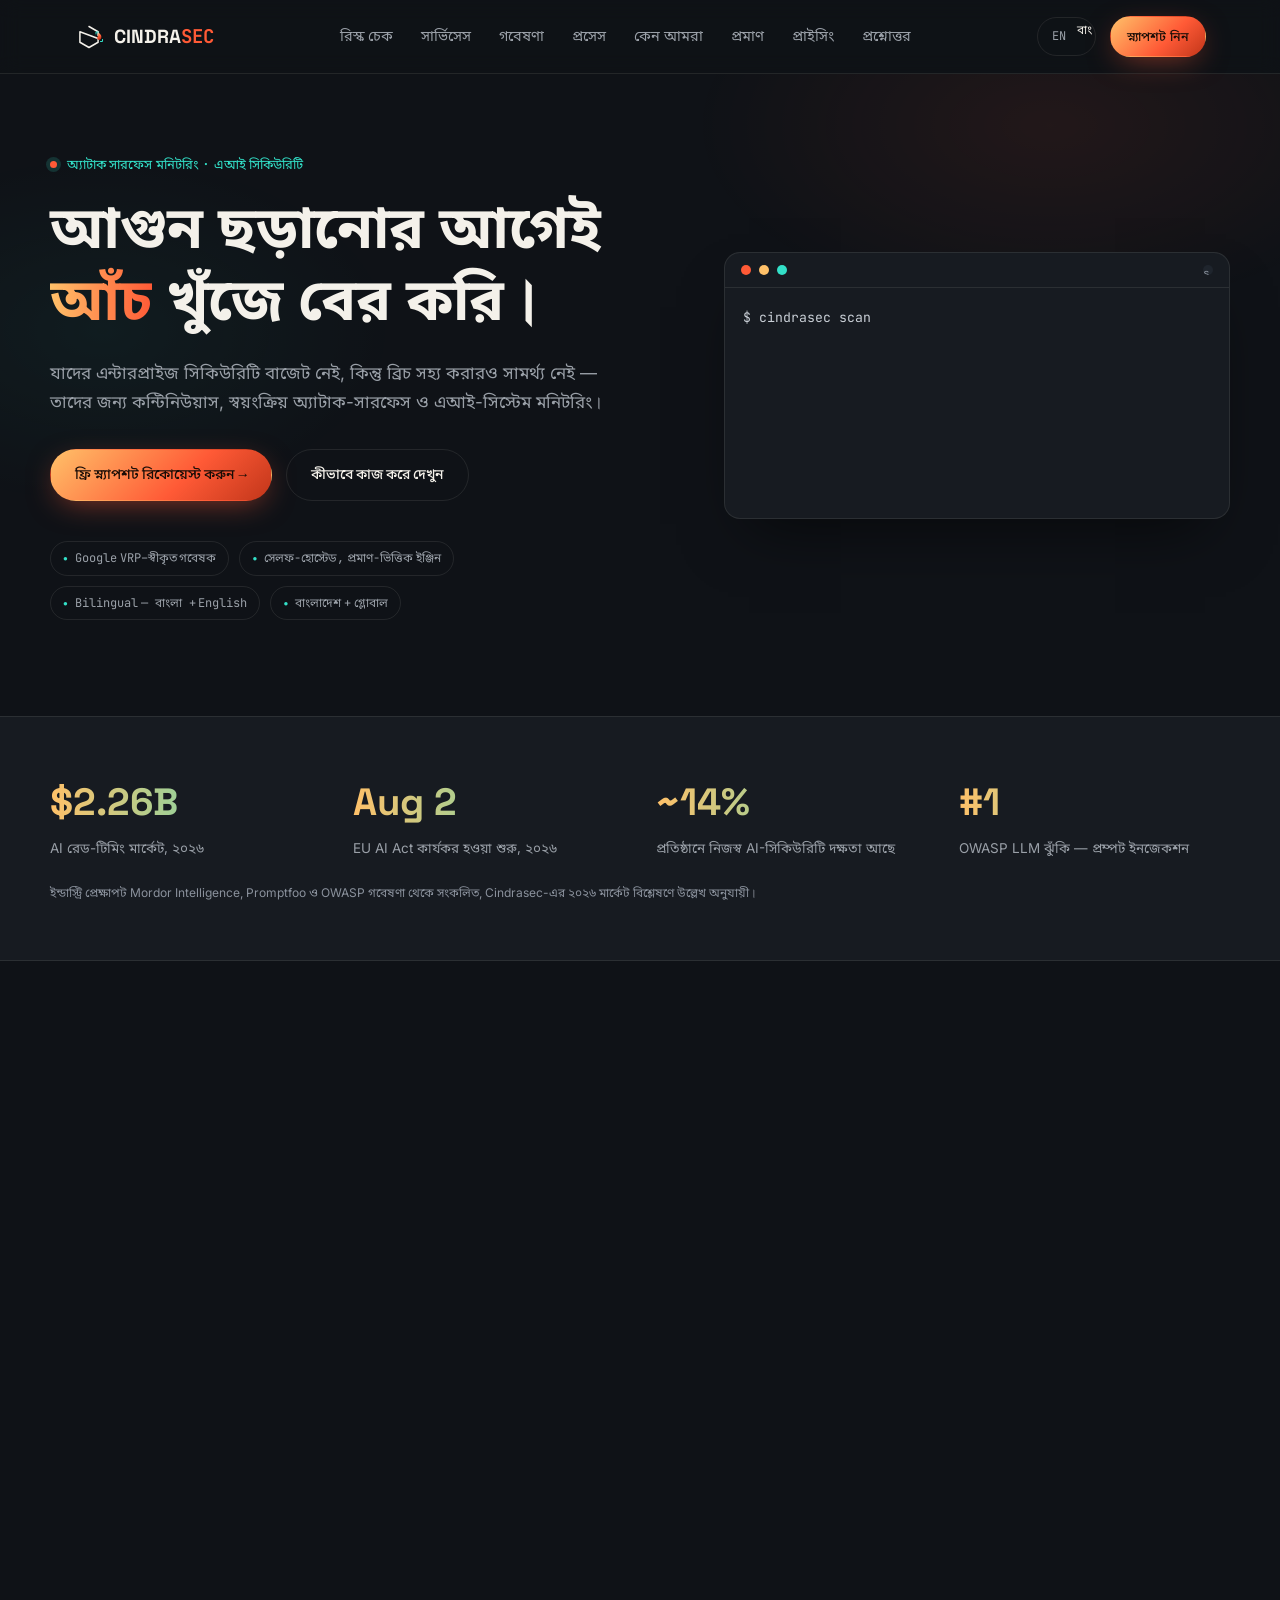
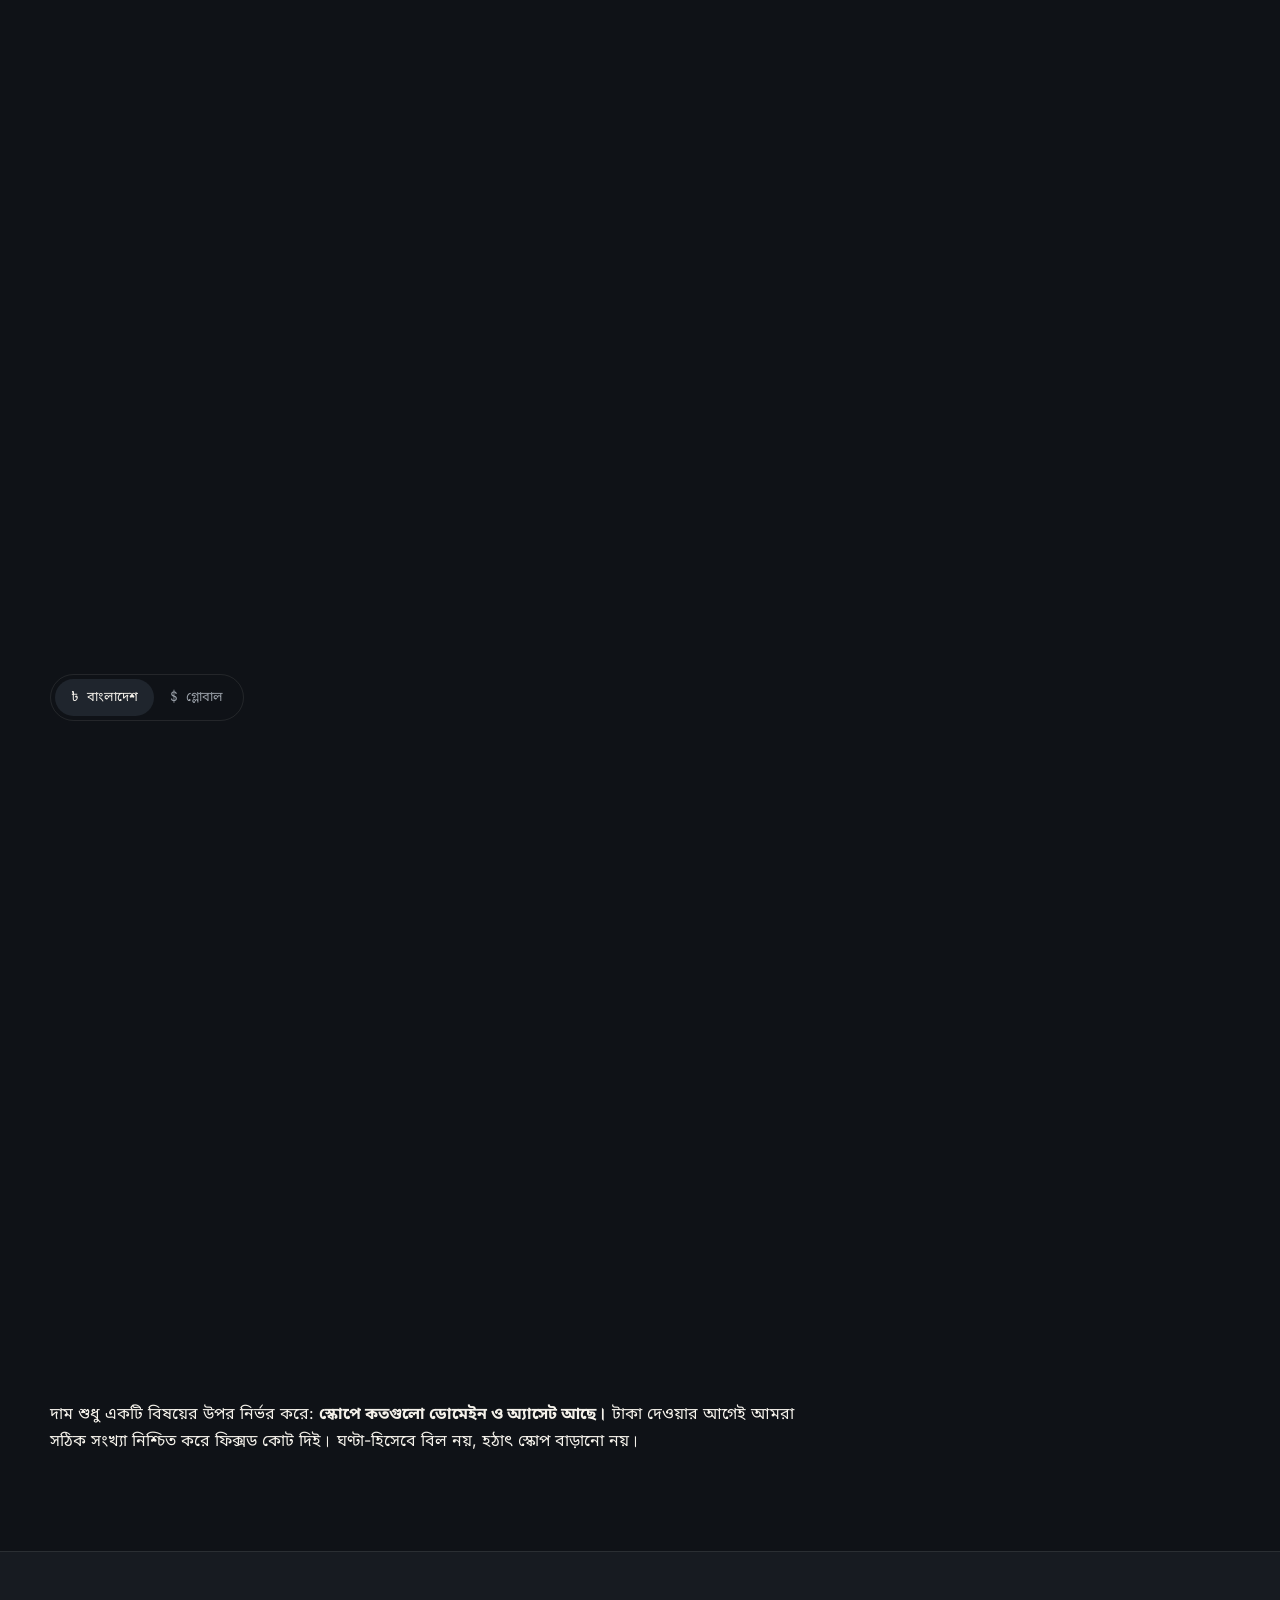
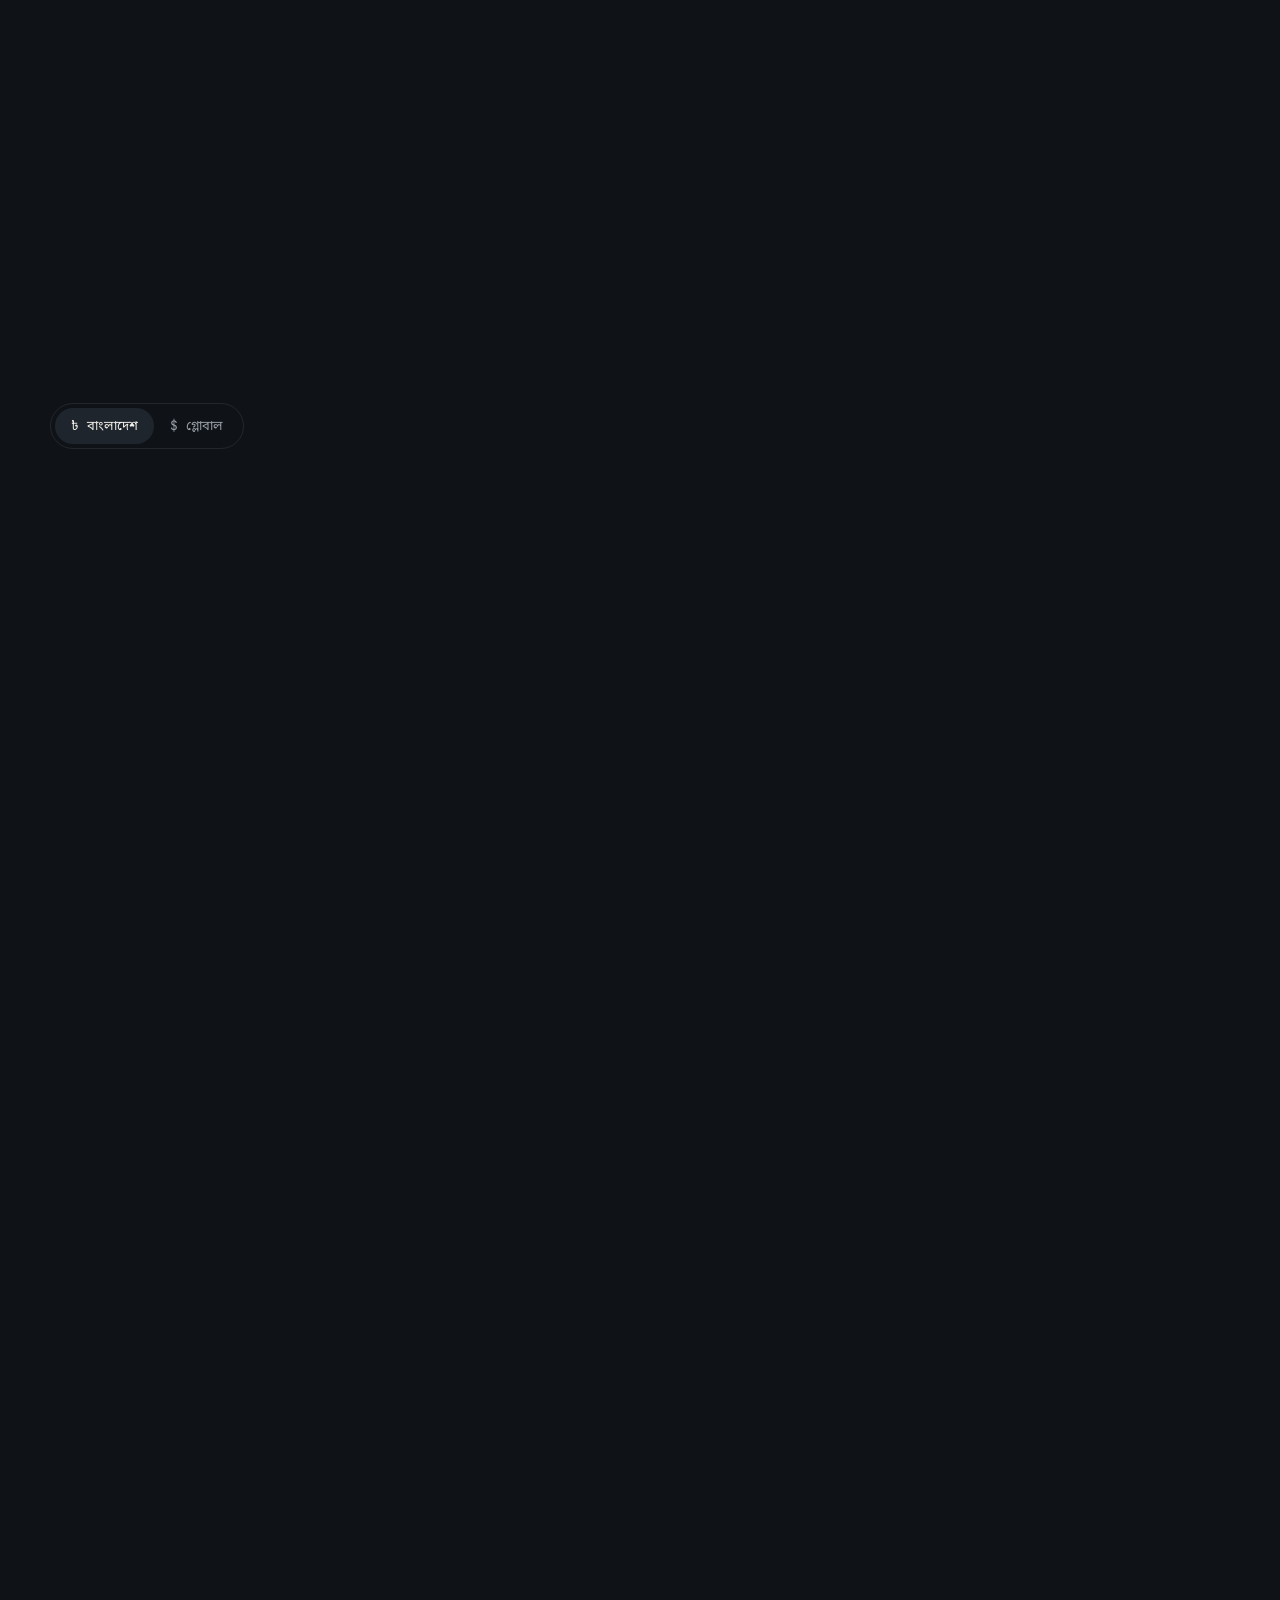
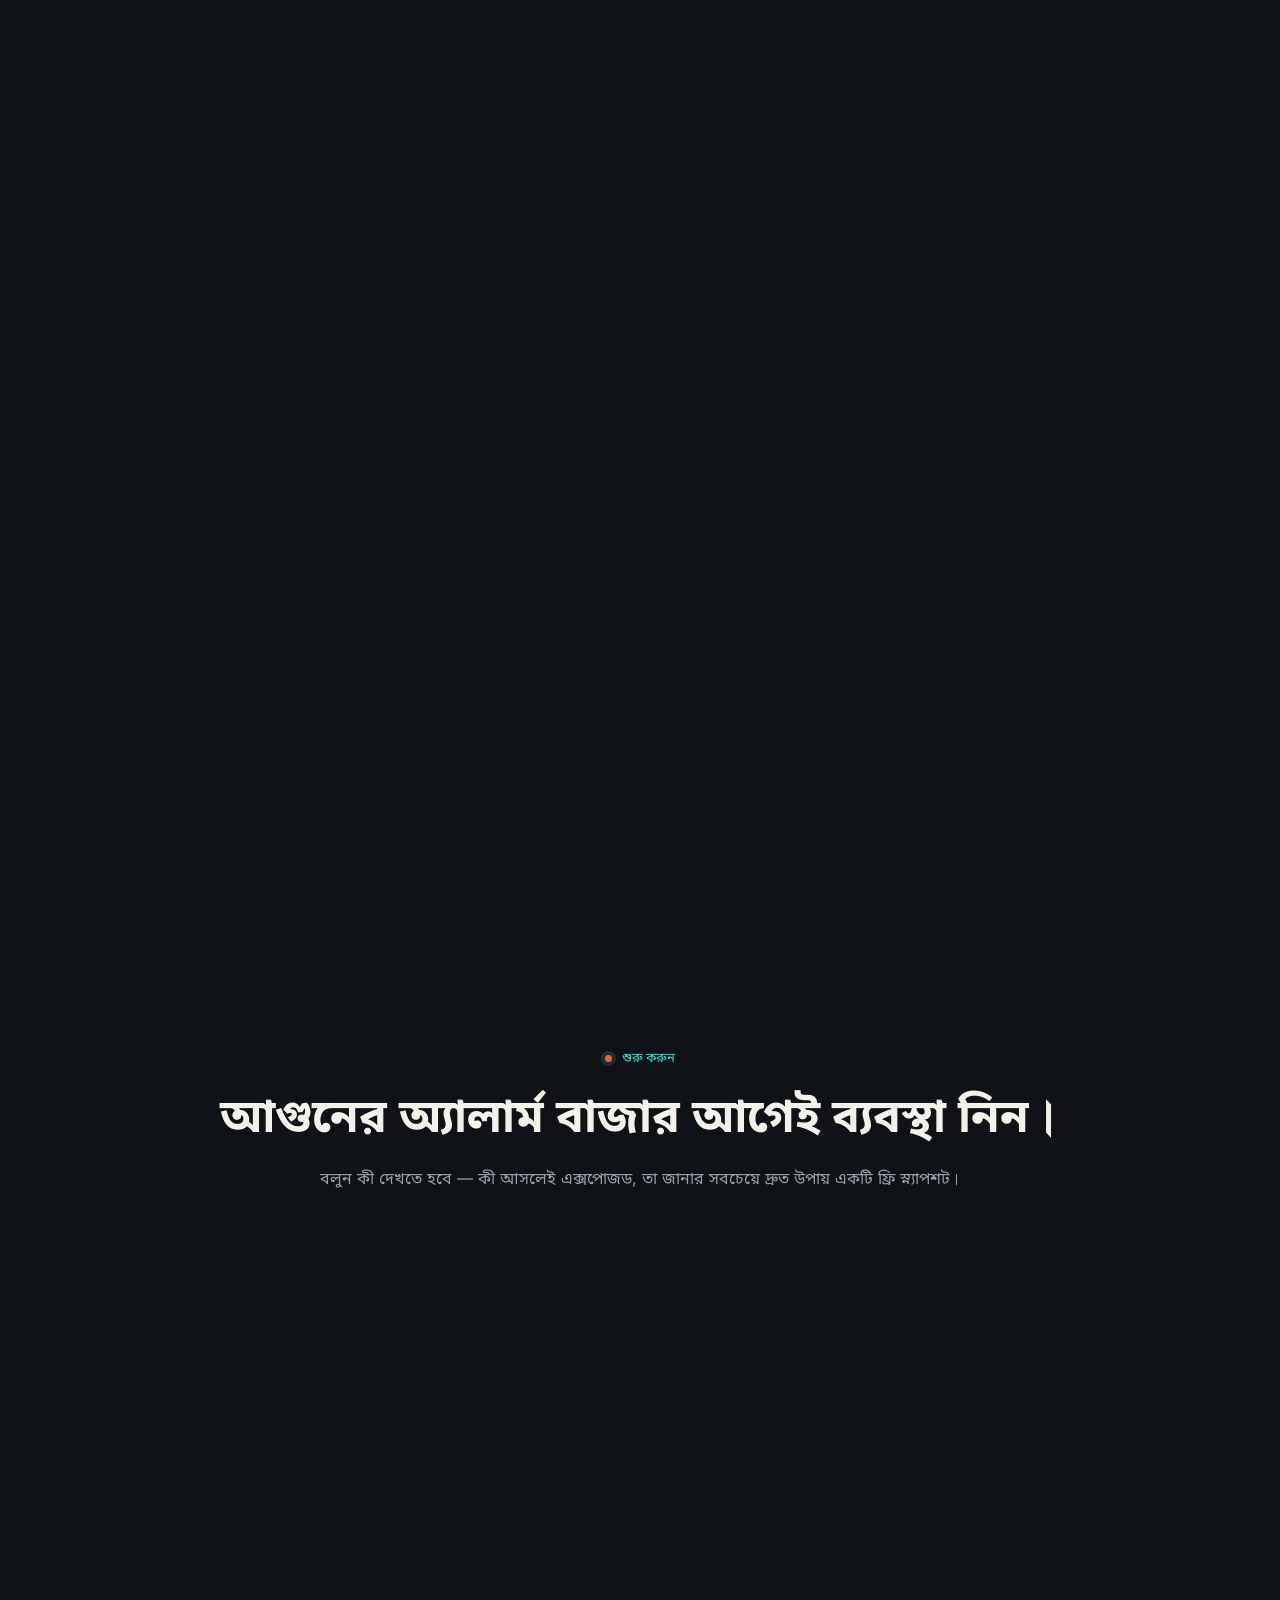
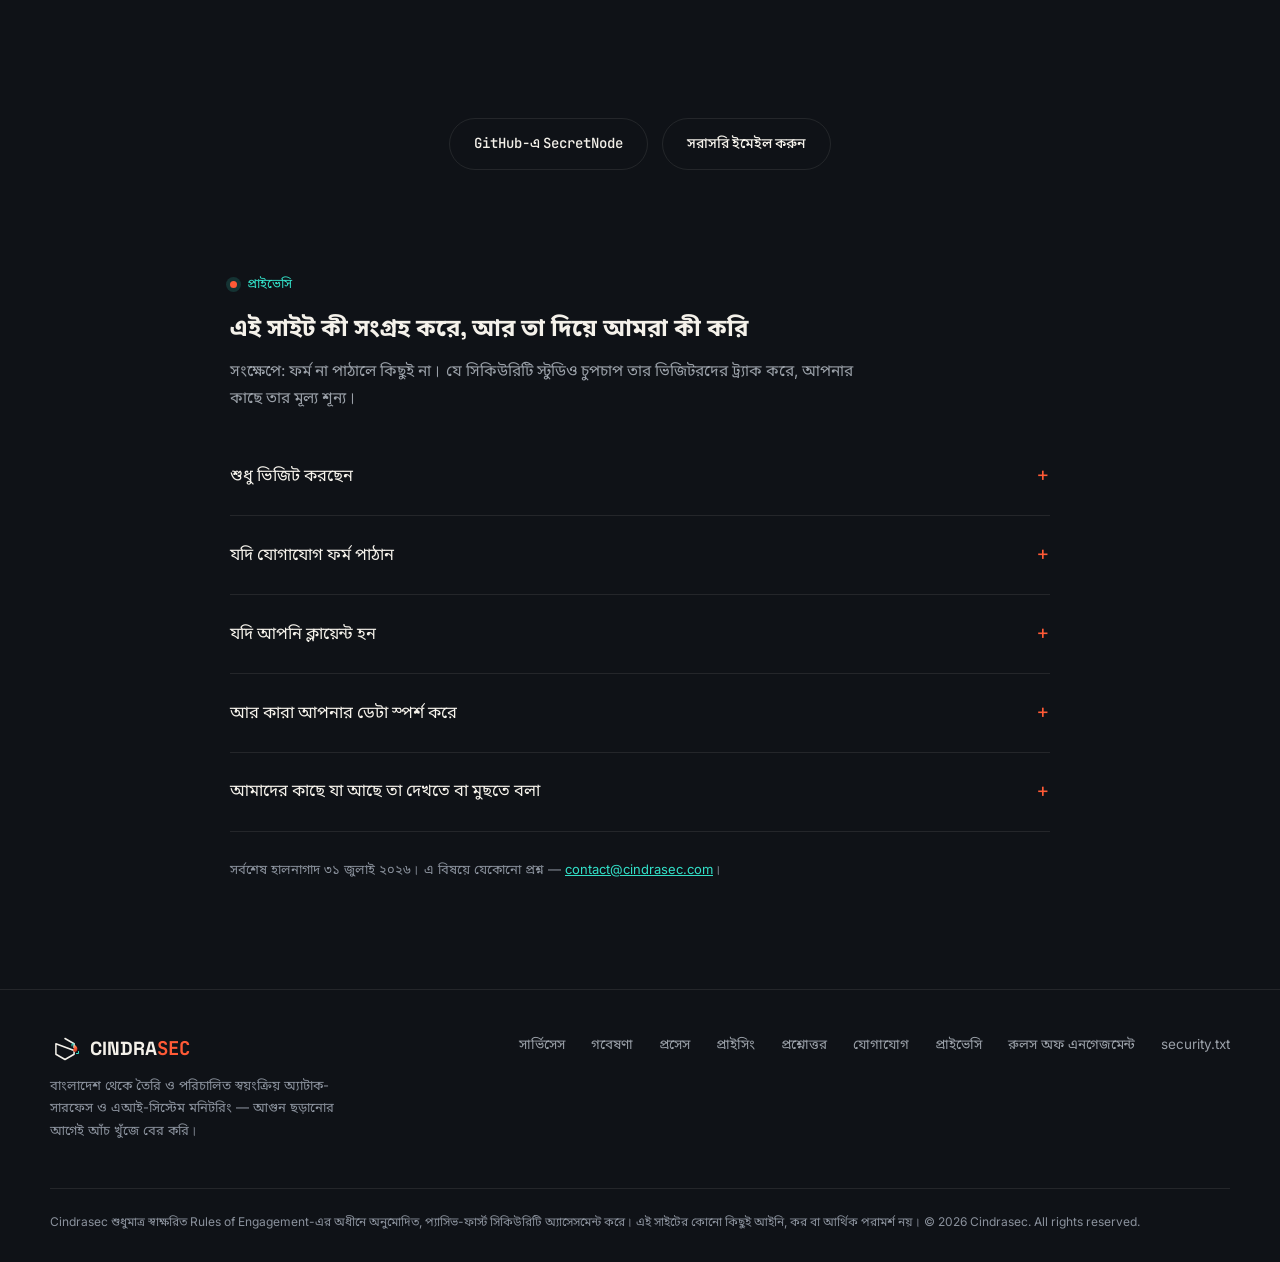
==== commit b897ec2c: "Publish the research writeups on cindrasec.com Both writeups lived only on github.com, so GitHub ear" ====
--- a/bn/index.html
+++ b/bn/index.html
@@ -183,6 +183,7 @@
     <nav class="links" id="navLinks">
       <a href="#estimator">রিস্ক চেক</a>
       <a href="#services">সার্ভিসেস</a>
+      <a href="/research/">গবেষণা</a>
       <a href="#process">প্রসেস</a>
       <a href="#why">কেন আমরা</a>
       <a href="#proof">প্রমাণ</a>
@@ -820,6 +821,7 @@
     </div>
     <div class="footer-links">
       <a href="#services">সার্ভিসেস</a>
+      <a href="/research/">গবেষণা</a>
       <a href="#process">প্রসেস</a>
       <a href="#pricing">প্রাইসিং</a>
       <a href="#faq">প্রশ্নোত্তর</a>
--- a/styles.css
+++ b/styles.css
@@ -476,3 +476,130 @@
 .privacy-lead{ color:var(--muted); font-size:15.5px; max-width:64ch; margin:14px 0 26px; }
 .privacy-foot{ color:var(--muted-2); font-size:13px; margin-top:26px; }
 .privacy-foot a{ color:var(--cyan); }
+
+/* ============================================================
+   Research pages (/research/) — built by build_research.py.
+   These live here rather than in a <style> block because the CSP
+   is `style-src 'self'`, which blocks inline styles by design.
+   Tokens are the site's own; nothing new is introduced.
+   ============================================================ */
+
+.research-body{ background:var(--ink); color:var(--cream); }
+
+.research-head{
+  border-bottom:1px solid var(--line);
+  position:sticky; top:0; z-index:20;
+  background:rgba(15,18,23,.86); backdrop-filter:blur(10px);
+}
+.research-head-inner{
+  display:flex; align-items:center; justify-content:space-between;
+  gap:24px; padding:14px 20px;
+}
+.research-brand{
+  font-family:'Space Grotesk',system-ui,sans-serif; font-weight:700;
+  letter-spacing:-.01em; font-size:1.05rem; color:var(--cream); text-decoration:none;
+}
+.research-brand span{ color:var(--ember-2); }
+.research-nav{ display:flex; gap:20px; flex-wrap:wrap; }
+.research-nav a{
+  color:var(--muted-2); text-decoration:none; font-size:.9rem;
+}
+.research-nav a:hover,
+.research-nav a[aria-current="page"]{ color:var(--cyan); }
+
+.prose{ padding:48px 20px 72px; max-width:74ch; }
+.prose-kicker{ font-size:.82rem; color:var(--muted-2); margin:0 0 14px; letter-spacing:.03em; }
+.prose-kicker a{ color:var(--cyan); text-decoration:none; }
+.prose h1{
+  font-family:'Space Grotesk',system-ui,sans-serif; font-size:clamp(1.9rem,4.6vw,2.7rem);
+  line-height:1.12; letter-spacing:-.02em; margin:0 0 14px; text-wrap:balance;
+}
+.prose-standfirst{
+  font-size:1.06rem; line-height:1.62; color:var(--muted); margin:0 0 30px;
+  padding-bottom:26px; border-bottom:1px solid var(--line);
+}
+.prose article h2{
+  font-family:'Space Grotesk',system-ui,sans-serif; font-size:1.42rem;
+  letter-spacing:-.01em; margin:38px 0 12px; text-wrap:balance; scroll-margin-top:80px;
+}
+.prose article h3{
+  font-family:'Space Grotesk',system-ui,sans-serif; font-size:1.14rem;
+  margin:28px 0 10px; color:var(--ember-1); scroll-margin-top:80px;
+}
+.prose article h4{ font-size:1rem; margin:22px 0 8px; color:var(--ember-1); }
+.prose p{ line-height:1.72; margin:0 0 16px; }
+.prose ul,.prose ol{ line-height:1.72; margin:0 0 18px; padding-left:22px; }
+.prose li{ margin-bottom:7px; }
+.prose li::marker{ color:var(--ember-2); }
+.prose a{ color:var(--cyan); text-underline-offset:3px; }
+.prose strong{ color:#fff; }
+.prose em{ color:var(--cream); }
+.prose hr{ border:0; border-top:1px solid var(--line); margin:34px 0; }
+
+.prose blockquote{
+  margin:20px 0; padding:14px 18px; border-left:3px solid var(--ember-2);
+  background:var(--ink-2); border-radius:0 var(--radius) var(--radius) 0;
+  color:var(--cream);
+}
+.prose blockquote p:last-child{ margin-bottom:0; }
+
+.prose code{
+  font-family:'JetBrains Mono',ui-monospace,monospace; font-size:.86em;
+  background:var(--ink-3); padding:.14em .42em; border-radius:6px; color:var(--ember-1);
+}
+.prose pre{
+  background:var(--ink-2); border:1px solid var(--line); border-radius:var(--radius);
+  padding:16px 18px; margin:0; overflow-x:auto;
+}
+.prose pre code{ background:none; padding:0; color:var(--cream); font-size:.85rem; line-height:1.6; }
+
+/* Wide content scrolls inside its own container so the page body never does. */
+.prose-scroll{ overflow-x:auto; margin:0 0 20px; -webkit-overflow-scrolling:touch; }
+.prose table{ border-collapse:collapse; width:100%; font-size:.92rem; }
+.prose th,.prose td{
+  border-bottom:1px solid var(--line); padding:9px 14px 9px 0;
+  text-align:left; vertical-align:top;
+}
+.prose th{
+  font-family:'Space Grotesk',system-ui,sans-serif; font-size:.78rem;
+  text-transform:uppercase; letter-spacing:.07em; color:var(--muted-2); font-weight:600;
+}
+.prose td{ font-variant-numeric:tabular-nums; }
+
+.prose-cta{
+  margin-top:48px; padding:20px 22px; border-radius:var(--radius);
+  background:var(--ink-2); border:1px solid var(--line); border-left:3px solid var(--cyan);
+}
+.prose-cta p{ margin:0; font-size:.96rem; }
+
+.research-list{ list-style:none; padding:0; margin:32px 0 0; display:grid; gap:18px; }
+.research-item-link{
+  display:block; padding:22px 24px; border-radius:var(--radius);
+  background:var(--ink-2); border:1px solid var(--line);
+  text-decoration:none; color:inherit; transition:border-color .18s ease, transform .18s ease;
+}
+.research-item-link:hover{ border-color:var(--cyan); transform:translateY(-2px); }
+.research-item-link h2{
+  font-family:'Space Grotesk',system-ui,sans-serif; font-size:1.24rem;
+  margin:0 0 8px; letter-spacing:-.01em; color:var(--cream); text-wrap:balance;
+}
+.research-item-link p{ margin:0 0 10px; color:var(--muted); line-height:1.6; font-size:.95rem; }
+.research-item-date{ font-size:.8rem; color:var(--muted-2); font-variant-numeric:tabular-nums; }
+
+.research-foot{
+  border-top:1px solid var(--line); padding:26px 20px 40px;
+  color:var(--muted-2); font-size:.85rem;
+}
+.research-foot a{ color:var(--muted-2); }
+.research-foot a:hover{ color:var(--cyan); }
+.research-foot-note{ margin:6px 0 0; opacity:.8; }
+
+@media (prefers-reduced-motion: reduce){
+  .research-item-link{ transition:none; }
+  .research-item-link:hover{ transform:none; }
+}
+
+@media print{
+  .research-head,.research-nav,.prose-cta{ display:none; }
+  .research-body{ background:#fff; color:#000; }
+}
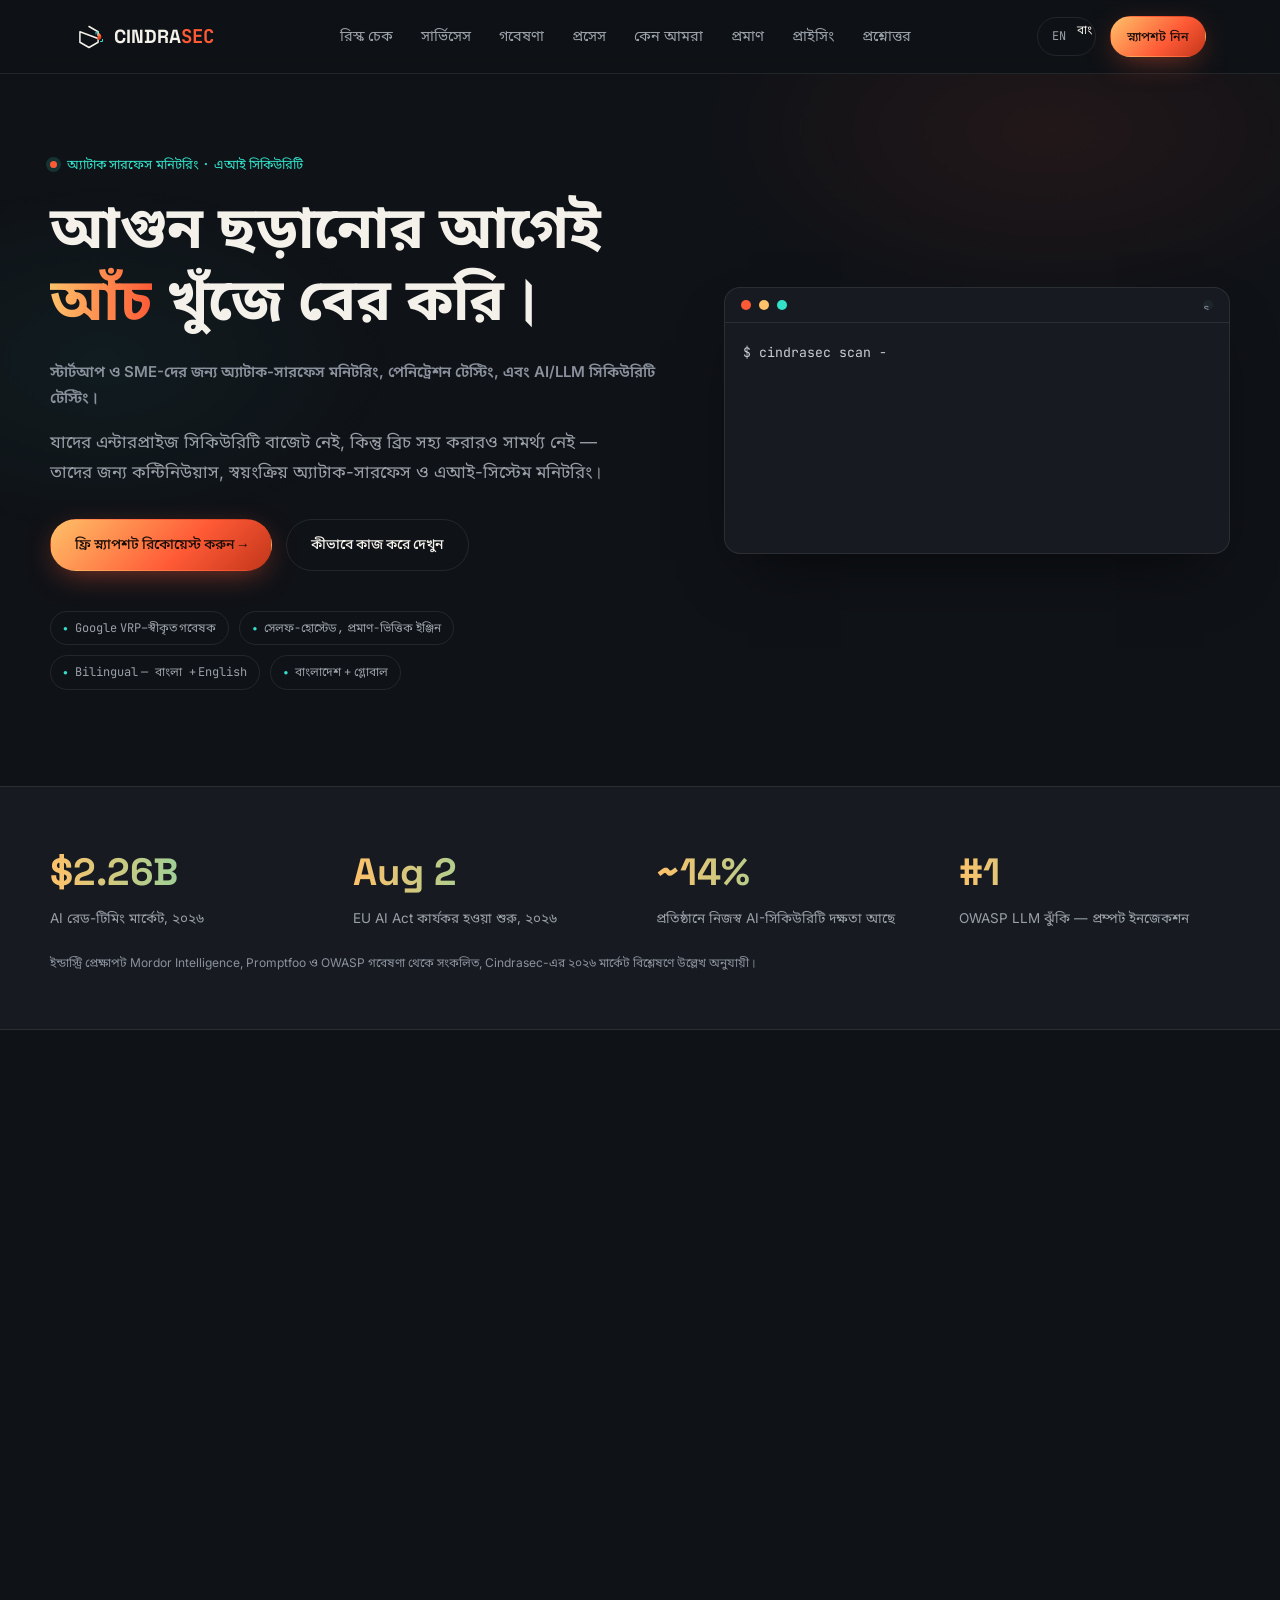
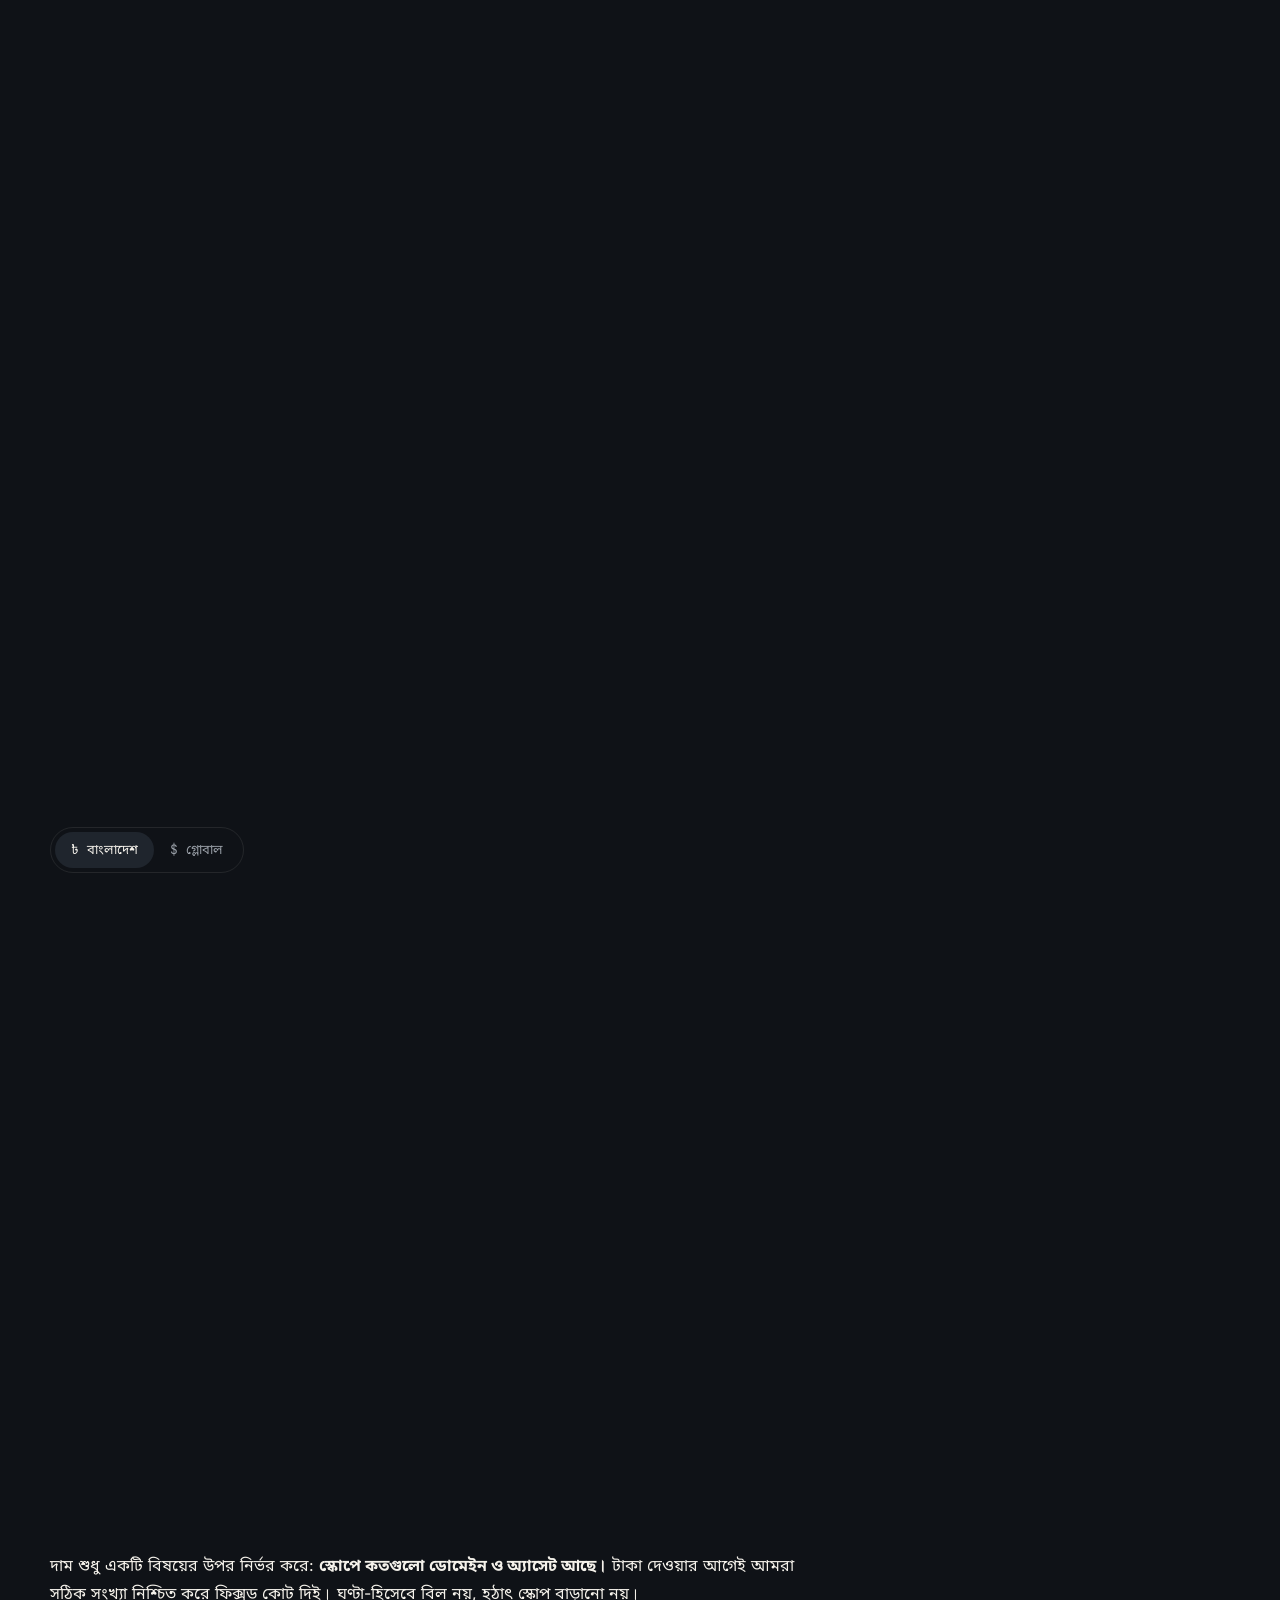
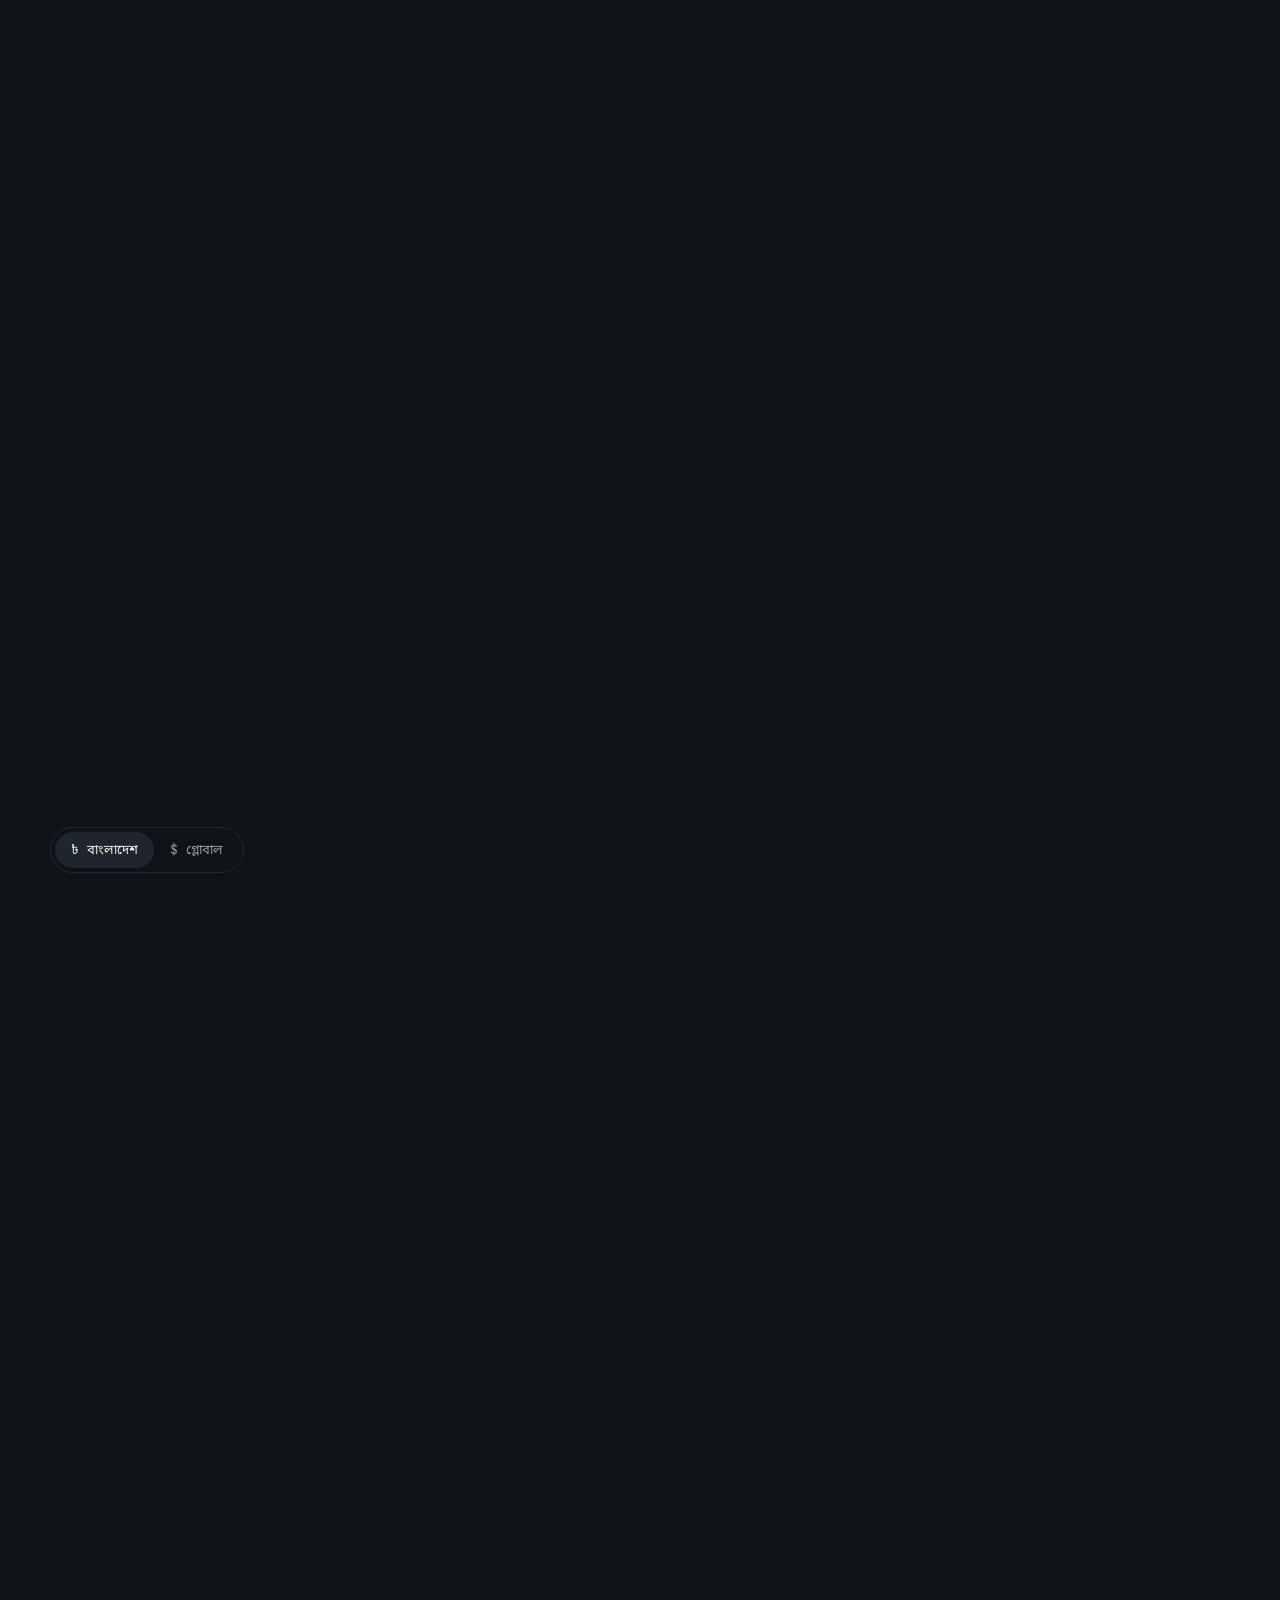
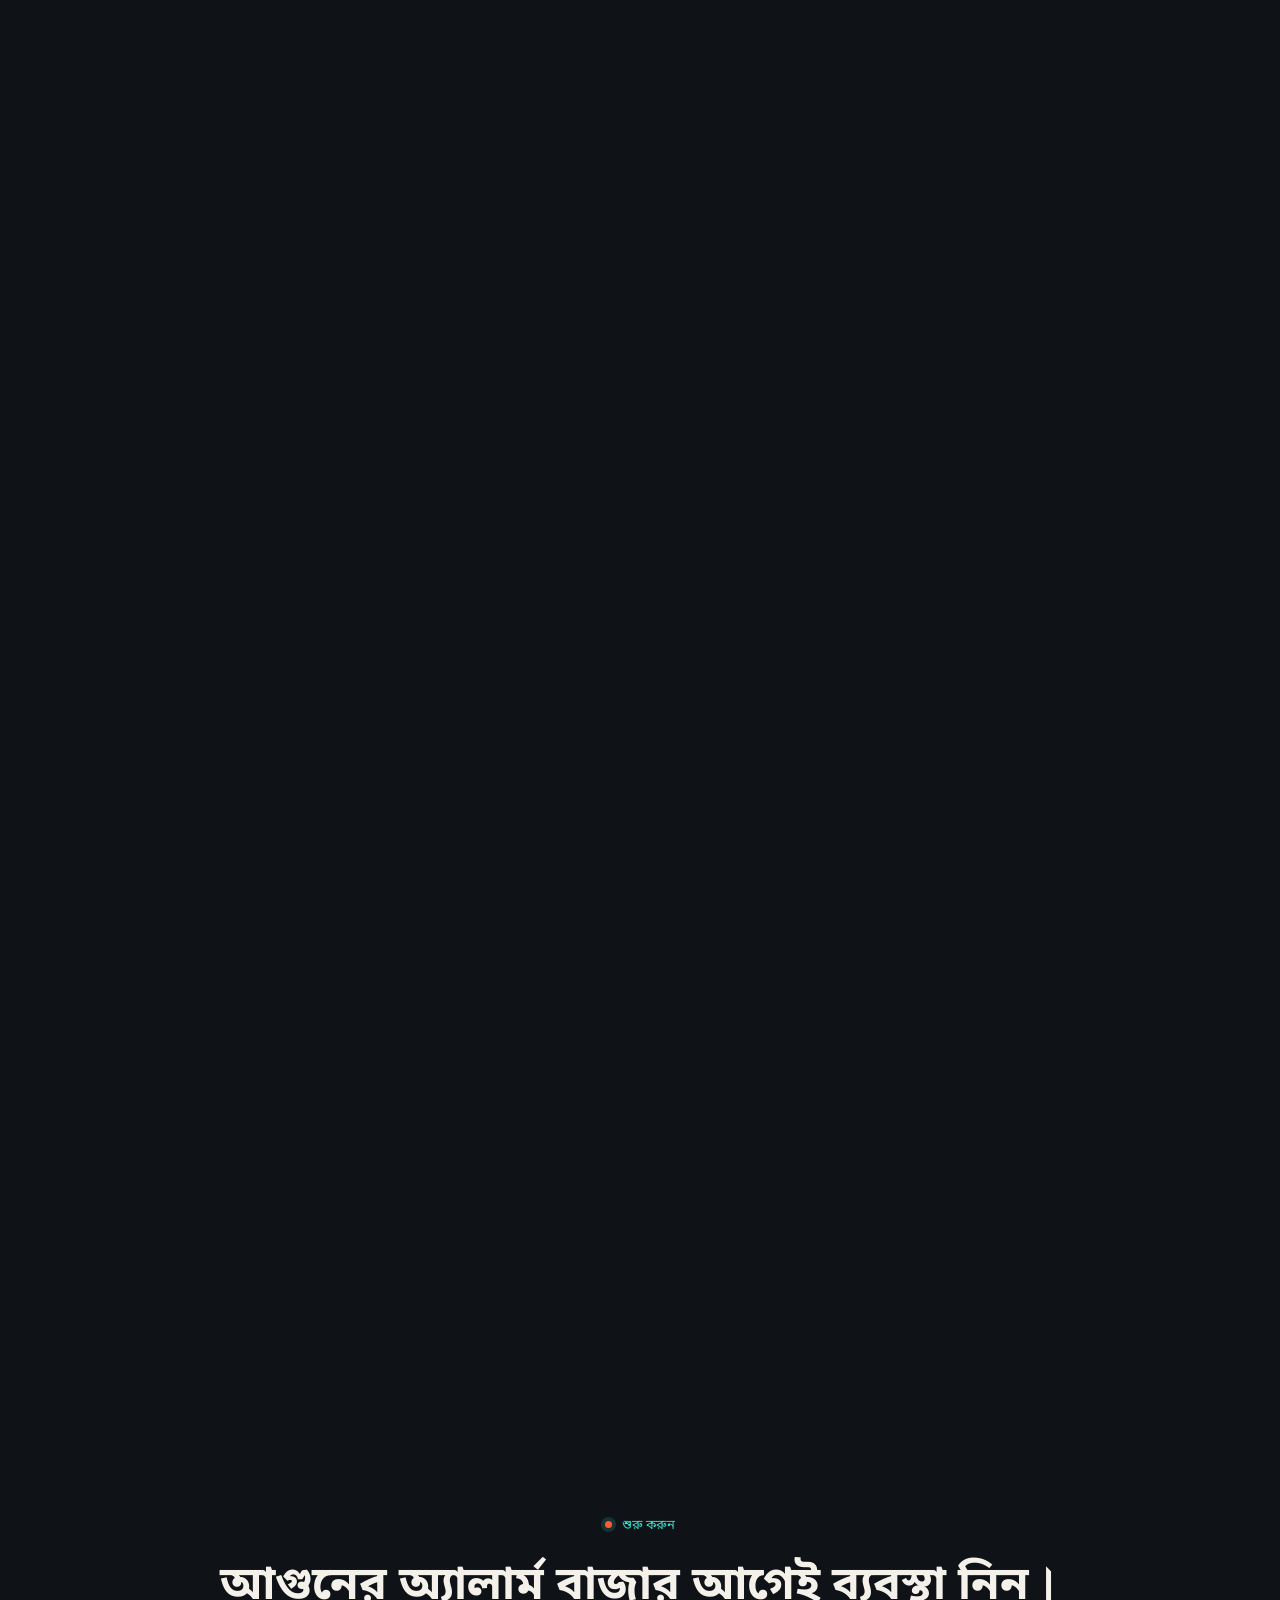
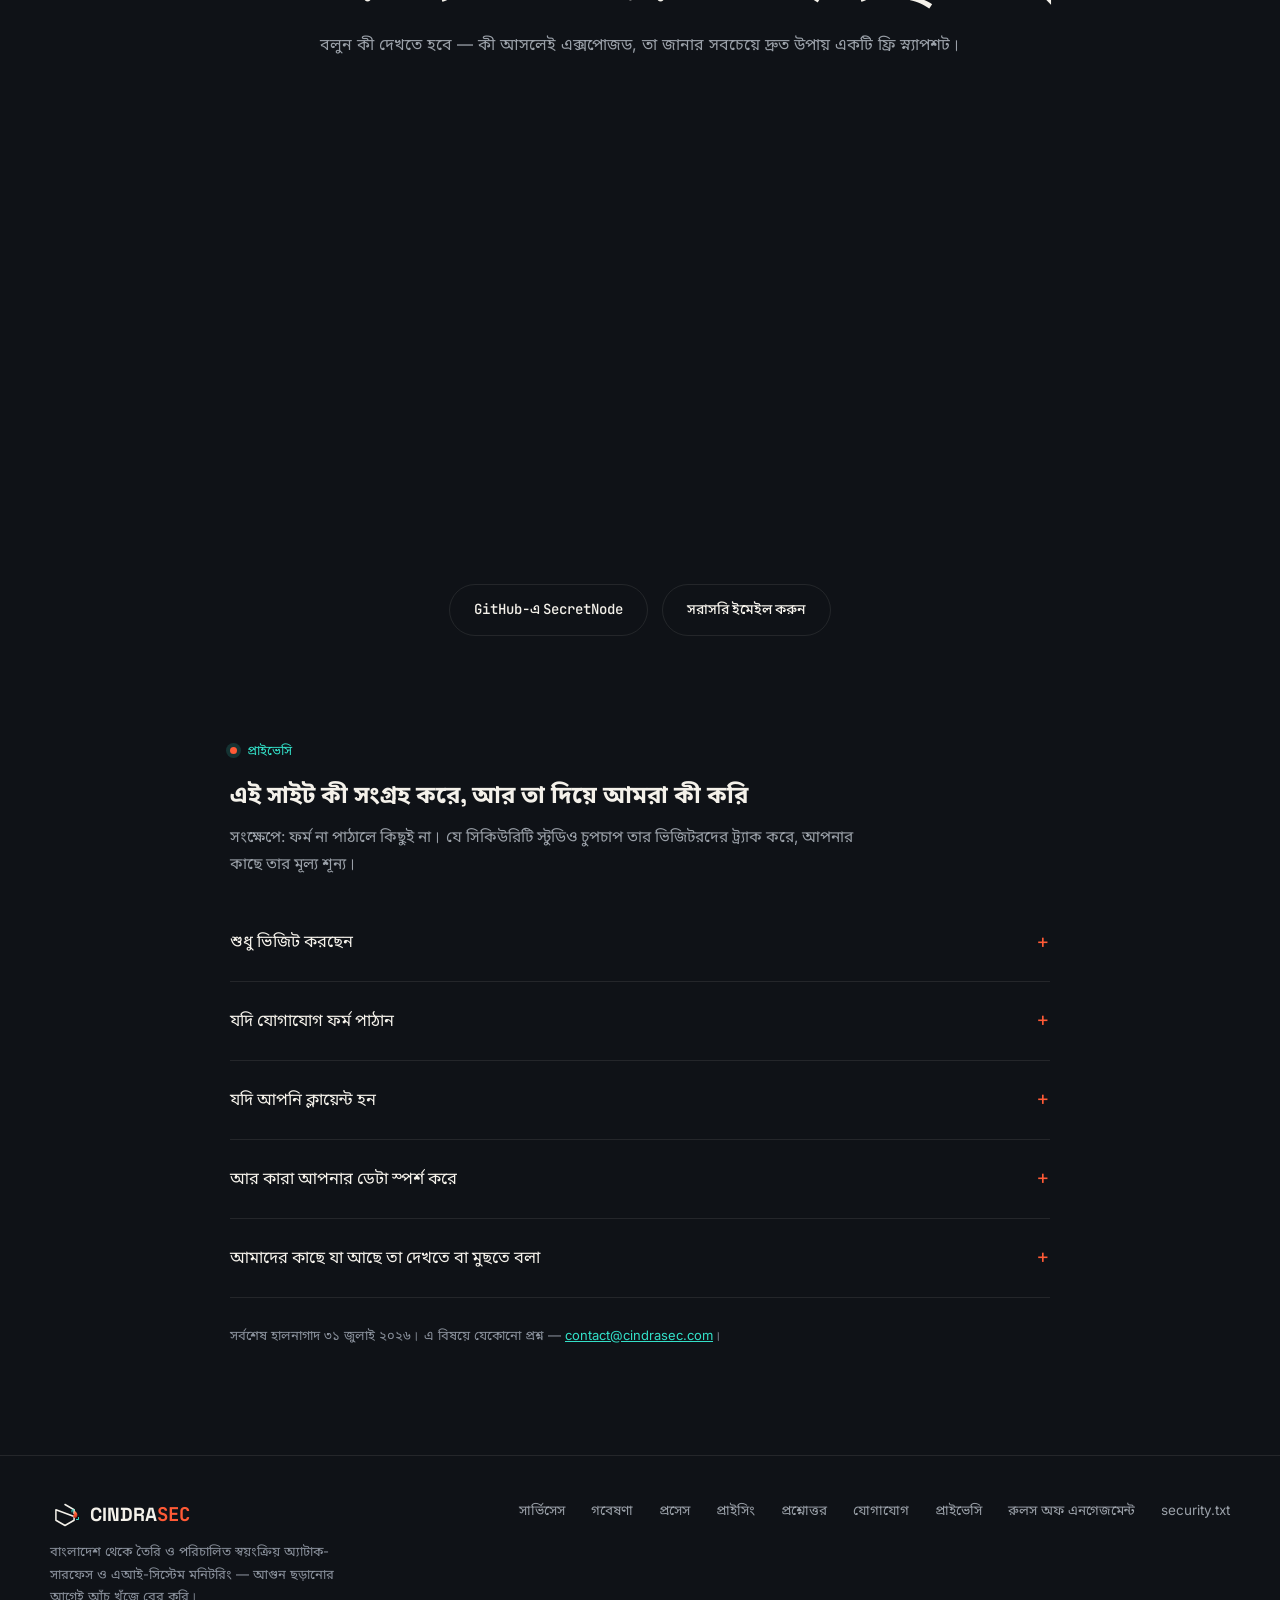
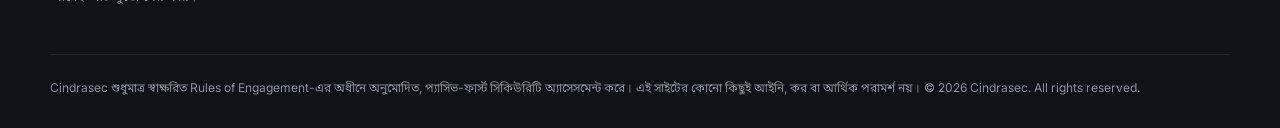
==== commit 8fe2f8b7: "Cache-freshness fix, no-JS visibility bug, SEO subheads and canonicalization P0 from the session han" ====
--- a/bn/index.html
+++ b/bn/index.html
@@ -154,6 +154,11 @@
 }
 </script>
 <link rel="stylesheet" href="/styles.css">
+<!-- Without JS, the scroll-reveal script never runs and .reveal elements would
+     stay at their opacity:0 starting state forever (see noscript.css). This
+     link is only fetched by browsers that don't execute the deferred script,
+     so JS-enabled visitors pay nothing for it. -->
+<noscript><link rel="stylesheet" href="/noscript.css"></noscript>
 </head>
 <body>
 <noscript><div class="noscript-banner">JavaScript চালু থাকলে সাইটটি সবচেয়ে ভালো কাজ করে — চাইলে সরাসরি contact@cindrasec.com-এ ইমেইল করতে পারেন।</div></noscript>
@@ -211,6 +216,7 @@
           
           আগুন ছড়ানোর আগেই<br><span class="grad">আঁচ</span> খুঁজে বের করি।
         </h1>
+        <p class="hero-kicker">স্টার্টআপ ও SME-দের জন্য অ্যাটাক-সারফেস মনিটরিং, পেনিট্রেশন টেস্টিং, এবং AI/LLM সিকিউরিটি টেস্টিং।</p>
         <p class="sub">
           
           যাদের এন্টারপ্রাইজ সিকিউরিটি বাজেট নেই, কিন্তু ব্রিচ সহ্য করারও সামর্থ্য নেই — তাদের জন্য কন্টিনিউয়াস, স্বয়ংক্রিয় অ্যাটাক-সারফেস ও এআই-সিস্টেম মনিটরিং।
@@ -251,6 +257,7 @@
       <div class="section-head reveal">
         <div class="eyebrow">ফ্রি টুল</div>
         <h2>আসলে আপনি কতটা এক্সপোজড?</h2>
+        <p class="section-kicker">ফ্রি অ্যাটাক-সারফেস রিস্ক ক্যালকুলেটর।</p>
         <p>চারটি প্রশ্ন, একটি আনুমানিক এক্সপোজার স্কোর, এবং একটি সরাসরি সুপারিশ — আপনার ব্রাউজারেই হিসাব হয়, কোথাও পাঠানো হয় না।</p>
       </div>
 
@@ -326,6 +333,7 @@
       <div class="section-head reveal">
         <div class="eyebrow">সার্ভিসেস</div>
         <h2>প্রবেশের চারটি পথ — একই ইঞ্জিন।</h2>
+        <p class="section-kicker">অ্যাটাক-সারফেস স্ক্যানিং, কন্টিনিউয়াস মনিটরিং, এবং AI/LLM সিকিউরিটি অ্যাসেসমেন্ট সার্ভিস।</p>
         <p>প্রতিটি সার্ভিস একই SecretNode ইঞ্জিনে চলে — তাই দাম কম, ডেলিভারি দ্রুত।</p>
       </div>
 
@@ -422,6 +430,7 @@
       <div class="section-head reveal">
         <div class="eyebrow">প্রসেস</div>
         <h2>ইনটেক থেকে যাচাইকৃত রিপোর্ট — কিছুই বাদ পড়ে না।</h2>
+        <p class="section-kicker">আমাদের সিকিউরিটি অ্যাসেসমেন্ট প্রসেস, ধাপে ধাপে।</p>
         <p>দুটি চেকপয়েন্ট কখনো স্বয়ংক্রিয় হয় না: অনুমোদন, এবং যেকোনো ক্রিটিক্যাল ফাইন্ডিংয়ের চূড়ান্ত সিভিয়ারিটি সিদ্ধান্ত।</p>
       </div>
       <div class="process">
@@ -441,6 +450,7 @@
       <div class="section-head reveal">
         <div class="eyebrow">আমরা যেভাবে কাজ করি</div>
         <h2>তিনটি নিয়ম — কখনো ভাঙে না।</h2>
+        <p class="section-kicker">অনুমোদিত, নৈতিক পেনিট্রেশন টেস্টিং — স্কোপ, ডেটা ও ডিসক্লোজার আমরা যেভাবে সামলাই।</p>
       </div>
       <div class="rules-grid">
         <div class="rule reveal">
@@ -468,6 +478,7 @@
       <div class="section-head reveal">
         <div class="eyebrow">কেন Cindrasec</div>
         <h2>আসল শক্তি টুল নয় — কীভাবে চালানো হয়, সেটাই।</h2>
+        <p class="section-kicker">অ্যাটাক-সারফেস ও AI/LLM সিকিউরিটির জন্য টিমগুলো কেন Cindrasec বেছে নেয়।</p>
         <p>স্ক্যানার যে কেউ কপি করতে পারে। কিন্তু এই পাঁচটি জিনিস সময়ের সঙ্গে বাড়ে।</p>
       </div>
       <div class="why-grid">
@@ -506,6 +517,7 @@
       <div class="section-head reveal">
         <div class="eyebrow">ট্র্যাক রেকর্ড</div>
         <h2>বাস্তবে গৃহীত ফাইন্ডিংস — কল্পনা নয়।</h2>
+        <p class="section-kicker">যাচাইকৃত ভালনারেবিলিটি গবেষণা ও Google VRP ডিসক্লোজার ট্র্যাক রেকর্ড।</p>
         <p>ব্যবসা হিসেবে Cindrasec নতুন, কিন্তু গবেষক নতুন নন। Google VRP থেকে কিছু নিশ্চিত, রিড্যাক্টেড ফাইন্ডিং:</p>
       </div>
       <div class="proof-grid">
@@ -528,7 +540,7 @@
           <div class="tag">ক্যালিব্রেশনের জন্য রাখা — শুধু সাফল্য নয়</div>
         </div>
       </div>
-      <p class="proof-note reveal">উপরের তিনটি তাদের ডিসক্লোজার টাইমলাইন পার না হওয়া পর্যন্ত রিড্যাক্টেড থাকবে। আরও দুটি ফাইন্ডিং ৯টি ভাষায় সম্পূর্ণ প্রকাশিত — <a href="https://github.com/azmolhaque/security-writeups/blob/main/2026-05-exposed-iam-frontend-google-vrp.md" target="_blank" rel="noopener">Google VRP-তে রিপোর্ট করা অথেনটিকেশন বাইপাস</a>, সেই সঙ্গে কেন এটি ক্যাশ নয় ক্রেডিট হিসেবে নিষ্পত্তি হলো তার ব্যাখ্যা, এবং <a href="https://github.com/azmolhaque/security-writeups/blob/main/2026-07-prompt-injection-content-dependent.md" target="_blank" rel="noopener">প্রম্পট-ইনজেকশন রেজিস্ট্যান্সে পরিমাপ করা ৪.৬× ব্যবধান</a> — সম্পূর্ণ রিপ্রোডাকশন স্টেপসহ। সেই সঙ্গে দেখুন একটি <a href="/sample-finding.pdf" target="_blank" rel="noopener">নমুনা ক্লায়েন্ট রিপোর্ট ফরম্যাট (PDF)</a>।</p>
+      <p class="proof-note reveal">উপরের তিনটি তাদের ডিসক্লোজার টাইমলাইন পার না হওয়া পর্যন্ত রিড্যাক্টেড থাকবে। আরও দুটি ফাইন্ডিং সম্পূর্ণ প্রকাশিত — <a href="/research/2026-05-exposed-iam-frontend-google-vrp/">Google VRP-তে রিপোর্ট করা অথেনটিকেশন বাইপাস</a>, সেই সঙ্গে কেন এটি ক্যাশ নয় ক্রেডিট হিসেবে নিষ্পত্তি হলো তার ব্যাখ্যা, এবং <a href="/research/2026-07-prompt-injection-content-dependent/">প্রম্পট-ইনজেকশন রেজিস্ট্যান্সে পরিমাপ করা ৪.৬× ব্যবধান</a> — সম্পূর্ণ রিপ্রোডাকশন স্টেপসহ — সেই সঙ্গে <a href="https://github.com/azmolhaque/security-writeups" target="_blank" rel="noopener">GitHub-এ ৯টি ভাষায় অনুবাদিত</a>। সেই সঙ্গে দেখুন একটি <a href="/sample-finding.pdf" target="_blank" rel="noopener">নমুনা ক্লায়েন্ট রিপোর্ট ফরম্যাট (PDF)</a>।</p>
     </div>
   </section>
 
@@ -539,6 +551,7 @@
         <div>
           <div class="eyebrow">ফাউন্ডিং কোহর্ট</div>
           <h2>আপনার প্রথম Snapshot ফ্রি — শর্তটা সহজ।</h2>
+          <p class="section-kicker">ফাউন্ডিং-কোহর্ট ক্লায়েন্টদের জন্য ফ্রি অ্যাটাক-সারফেস সিকিউরিটি অ্যাসেসমেন্ট।</p>
           <p>সৎ, রিড্যাক্টেড কেস স্টাডি তৈরি করতে আমরা অল্প কিছু পাইলট ক্লায়েন্টকে বিনামূল্যে অনবোর্ড করছি। আপনি পান আসল স্ক্যান ও আসল রিপোর্ট; আমরা পাই প্রমাণ। প্রতিটি ক্লায়েন্ট সরাসরি গবেষকের সঙ্গে কাজ করেন — সাপোর্ট কিউ নয়। স্লট সীমিত — ডিজাইনেই, মার্কেটিং নয়।</p>
           <div class="badge-row">
             <span class="trust-chip">প্রতিটি এনগেজমেন্টে স্বাক্ষরিত RoE</span>
@@ -561,6 +574,7 @@
       <div class="section-head reveal">
         <div class="eyebrow">প্রাইসিং</div>
         <h2>স্পষ্ট, ফিক্সড-স্কোপ দাম। ঘণ্টা-হিসেবে বিল নয়।</h2>
+        <p class="section-kicker">অ্যাটাক-সারফেস ও AI/LLM সিকিউরিটি অ্যাসেসমেন্টের দাম।</p>
         <p>উপরে ৳ / $ টগল করুন। দাম শুধু স্কোপের আকারের উপর নির্ভর করে — টাকা দেওয়ার আগে সবসময় ফিক্সড কোট পাবেন।</p>
       </div>
 
@@ -669,6 +683,7 @@
       <div class="section-head reveal">
         <div class="eyebrow">সচরাচর জিজ্ঞাসা</div>
         <h2>যোগাযোগের আগে।</h2>
+        <p class="section-kicker">স্কোপ, বৈধতা, দাম ও ডেটা হ্যান্ডলিং নিয়ে সচরাচর জিজ্ঞাসা।</p>
       </div>
       <div class="faq reveal">
         <details open>
--- a/styles.css
+++ b/styles.css
@@ -164,6 +164,11 @@
 .section-head{ max-width:640px; margin-bottom:52px; }
 .section-head h2{ font-size:clamp(26px,3.4vw,38px); margin-bottom:14px; }
 .section-head p{ color:var(--muted); font-size:16px; }
+/* Plain-language restatement of the h2 above, for search and assistive tech --
+   the h2 itself stays brand-voice on purpose (see CHANGELOG). Sits between the
+   heading and the flowing intro paragraph, not in place of it. */
+.section-kicker,.hero-kicker{ color:var(--muted-2); font-size:15px; font-weight:600; margin:2px 0 14px; }
+.hero-kicker{ margin:10px 0 18px; }
 
 /* ---------- SERVICES ---------- */
 .currency-toggle{ display:inline-flex; border:1px solid var(--line); border-radius:999px; padding:4px; margin-bottom:40px; font-family:'JetBrains Mono','Noto Sans Bengali',ui-monospace,'SF Mono',Menlo,Consolas,monospace; font-size:13px; }
--- a/noscript.css
+++ b/noscript.css
@@ -0,0 +1,10 @@
+/* Loaded only when JavaScript is disabled or blocked (see the <noscript> link
+   in <head>). Without this, every element carrying .reveal stays at the
+   opacity:0 starting state defined in styles.css forever: the scroll-reveal
+   script that normally adds .is-visible on scroll never runs, so most of the
+   page -- the hero terminal, every card, every process step -- is present in
+   the DOM but permanently invisible. The noscript banner already tells a
+   visitor the site "works best with JavaScript enabled" and points them to
+   email as a fallback; that promise only holds if the content under the
+   banner is actually visible. */
+.reveal{ opacity:1 !important; transform:none !important; }
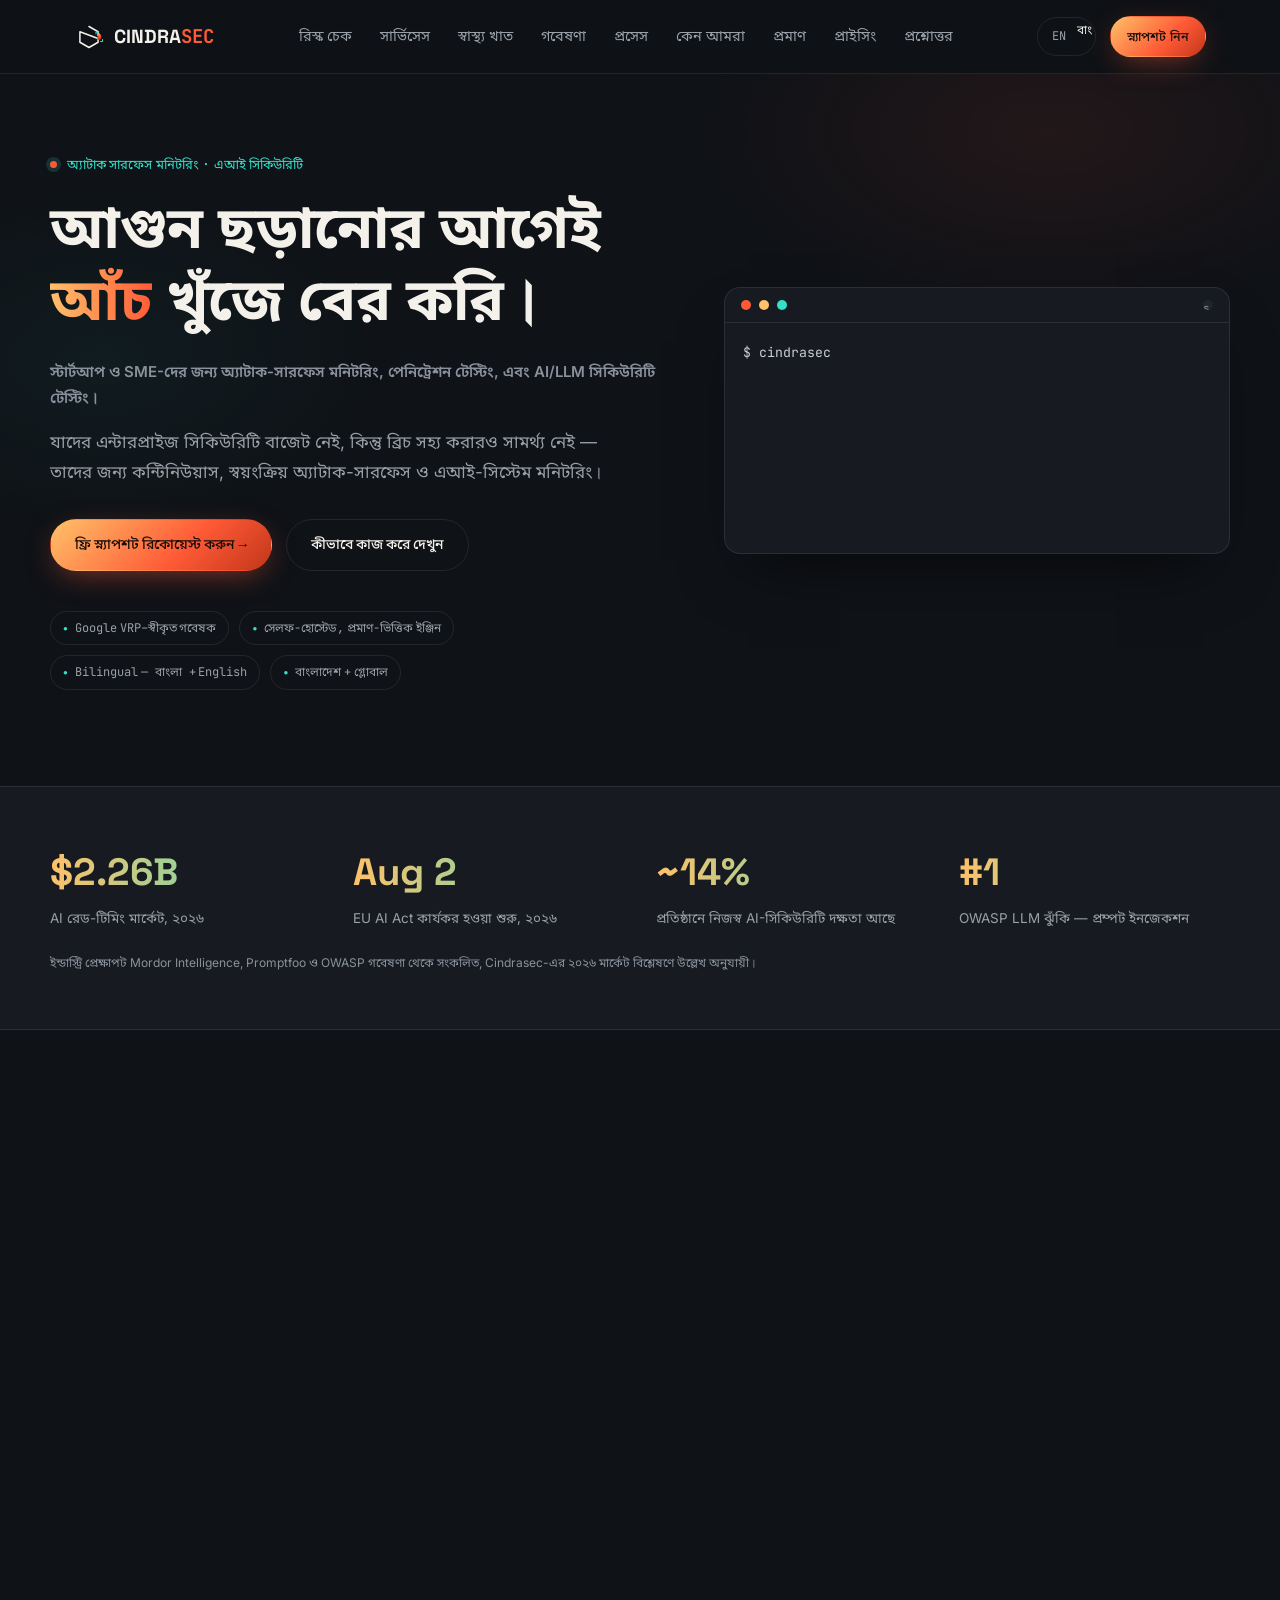
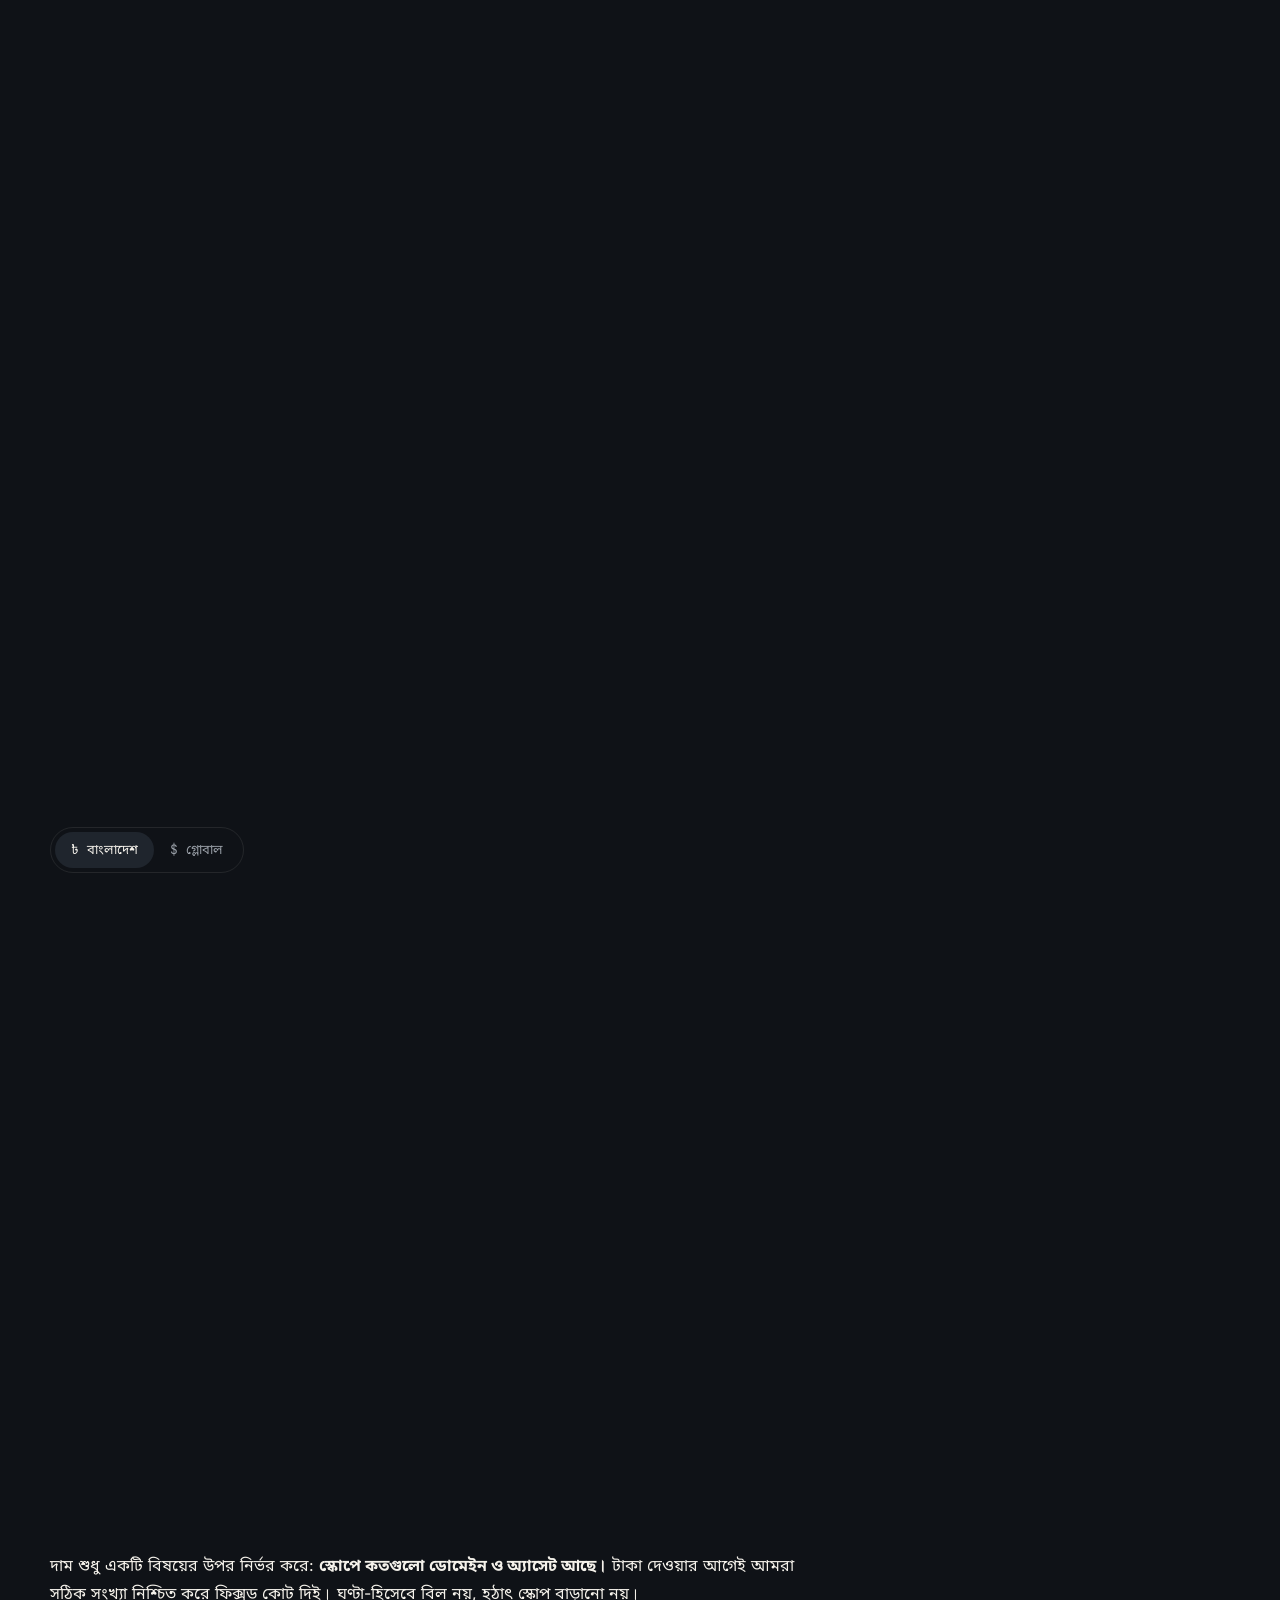
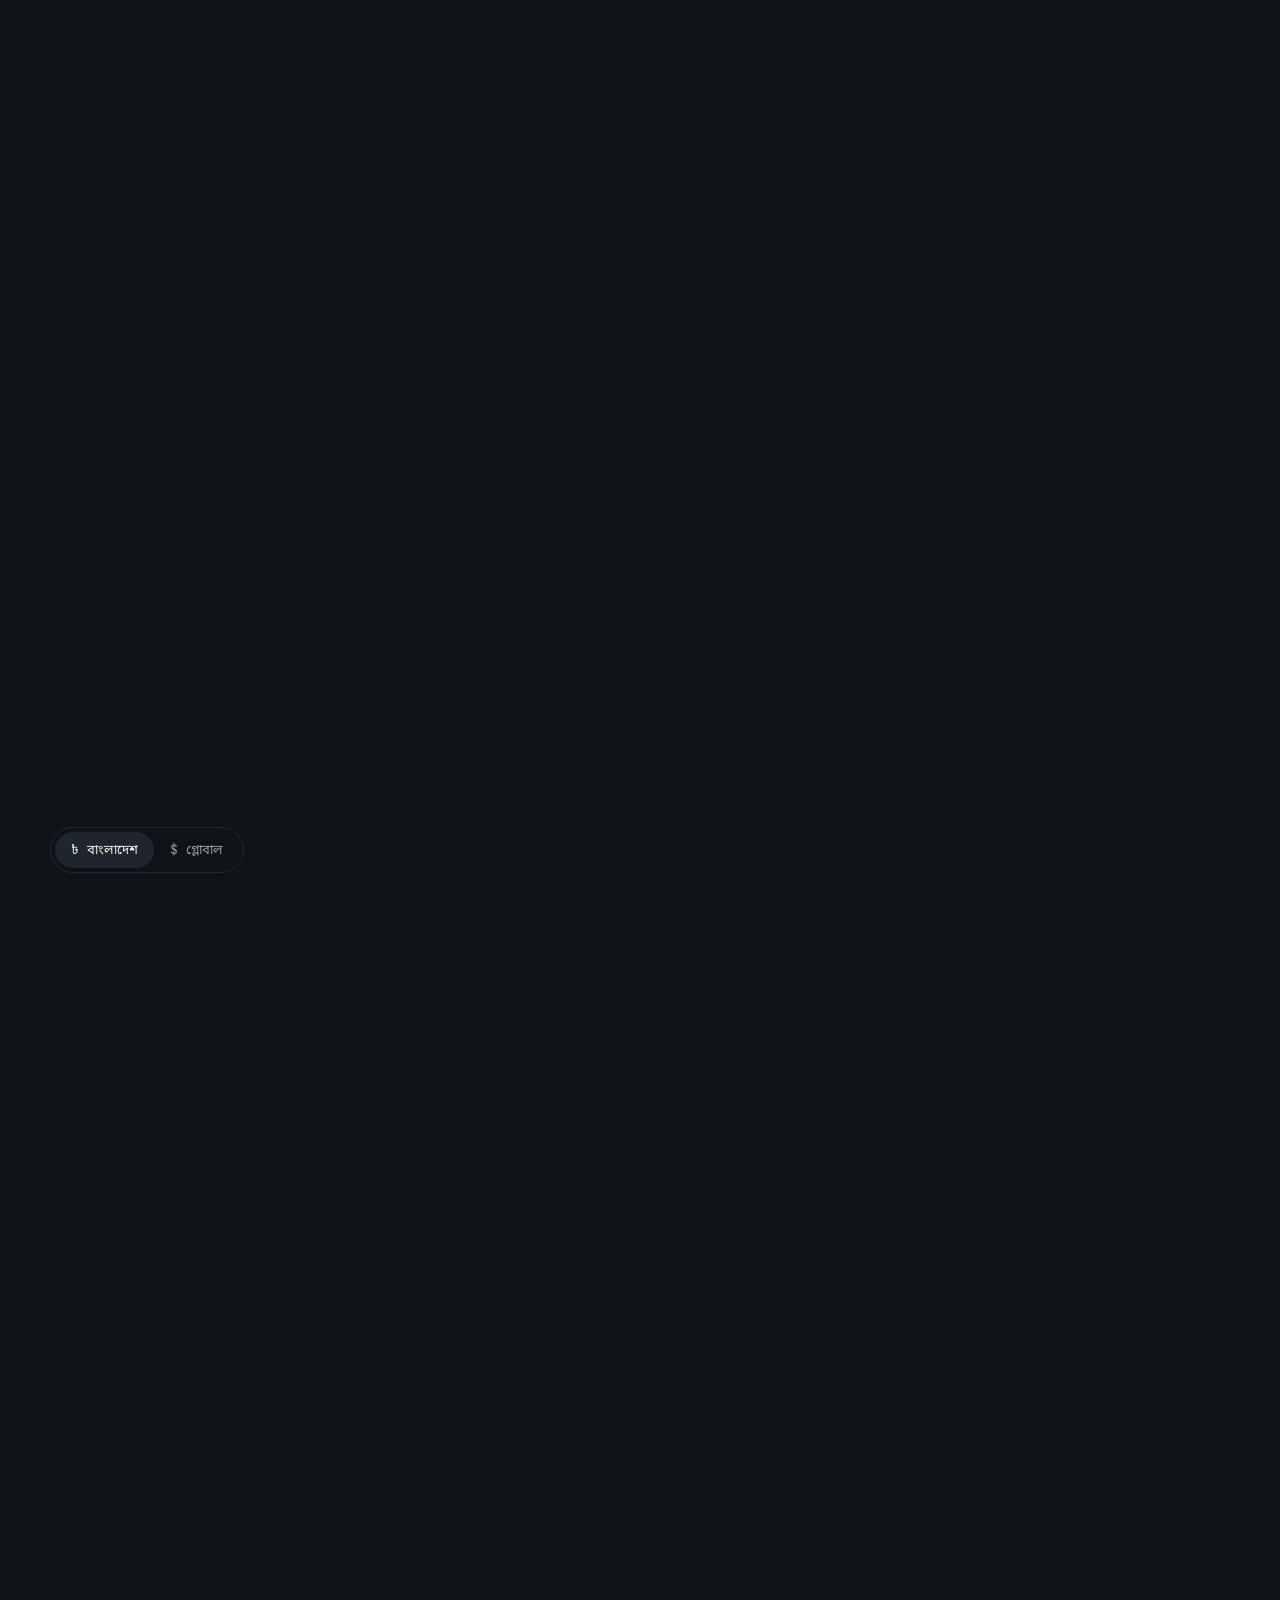
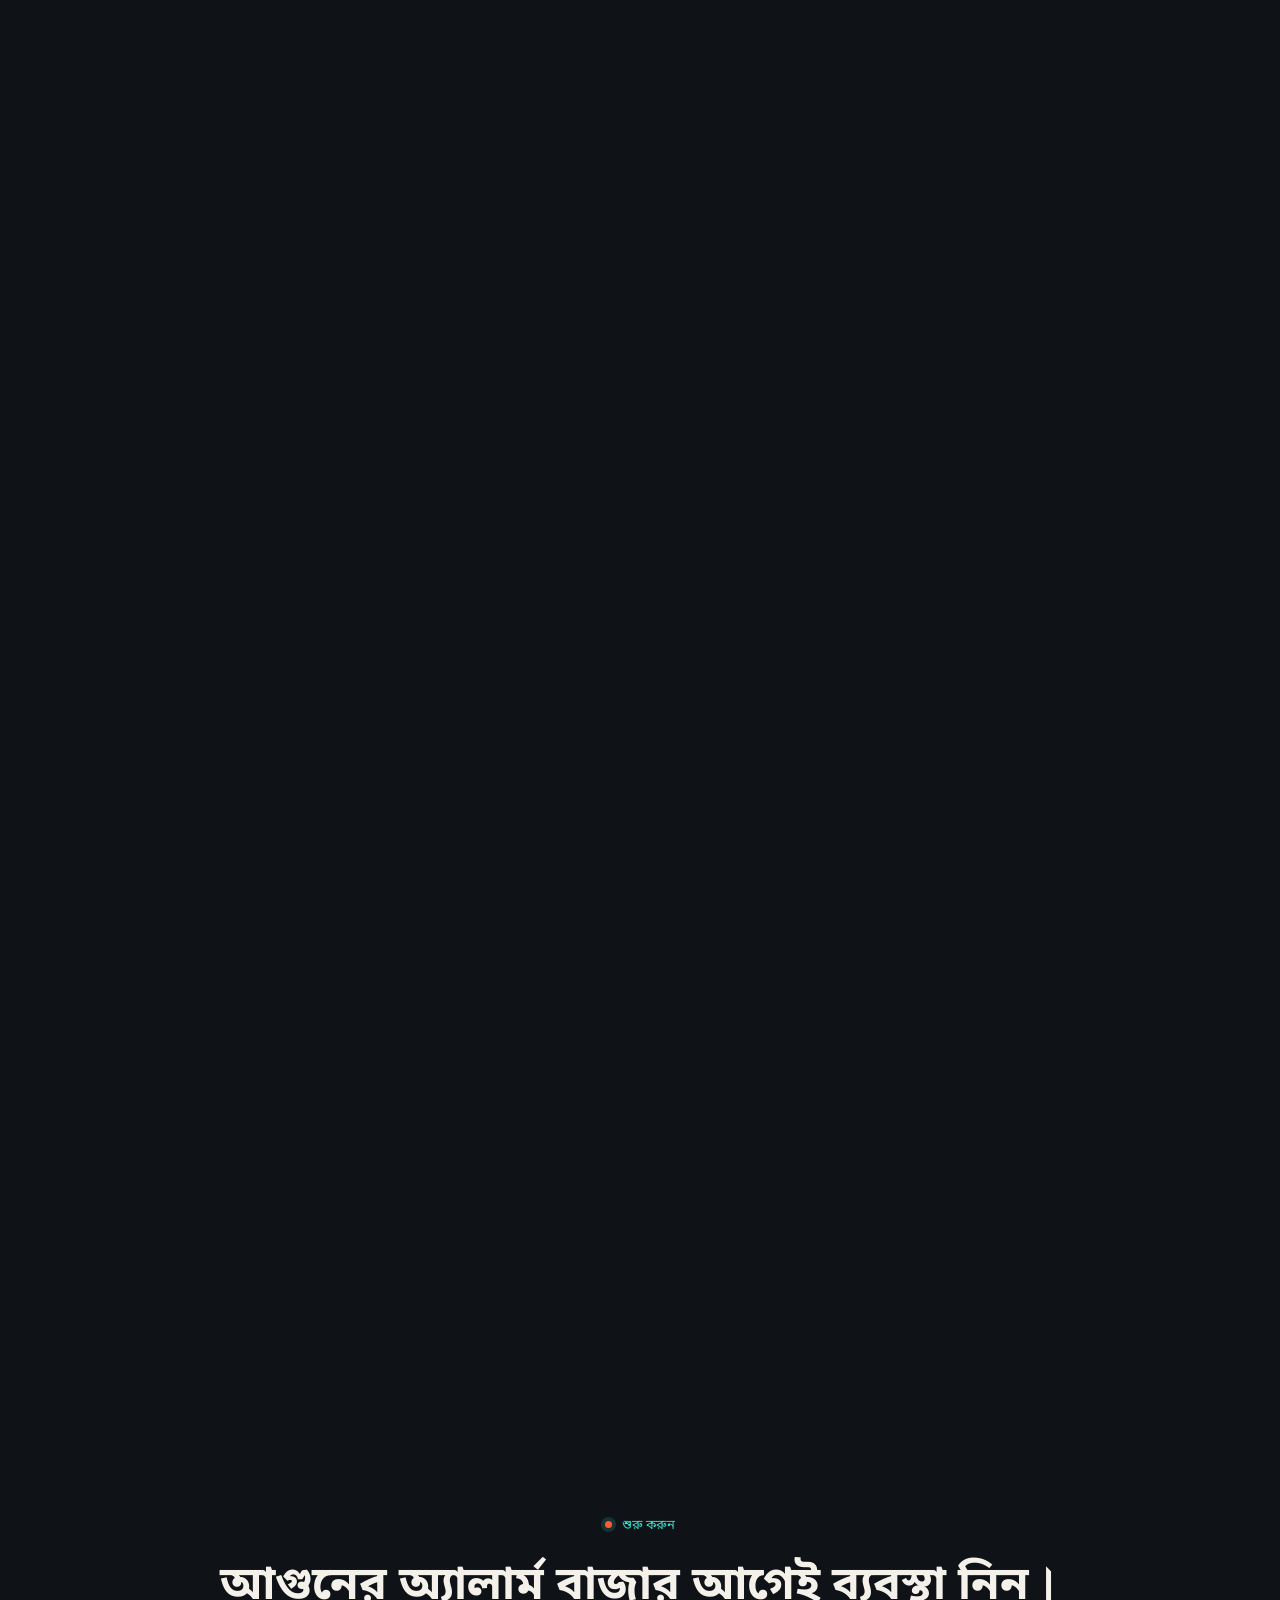
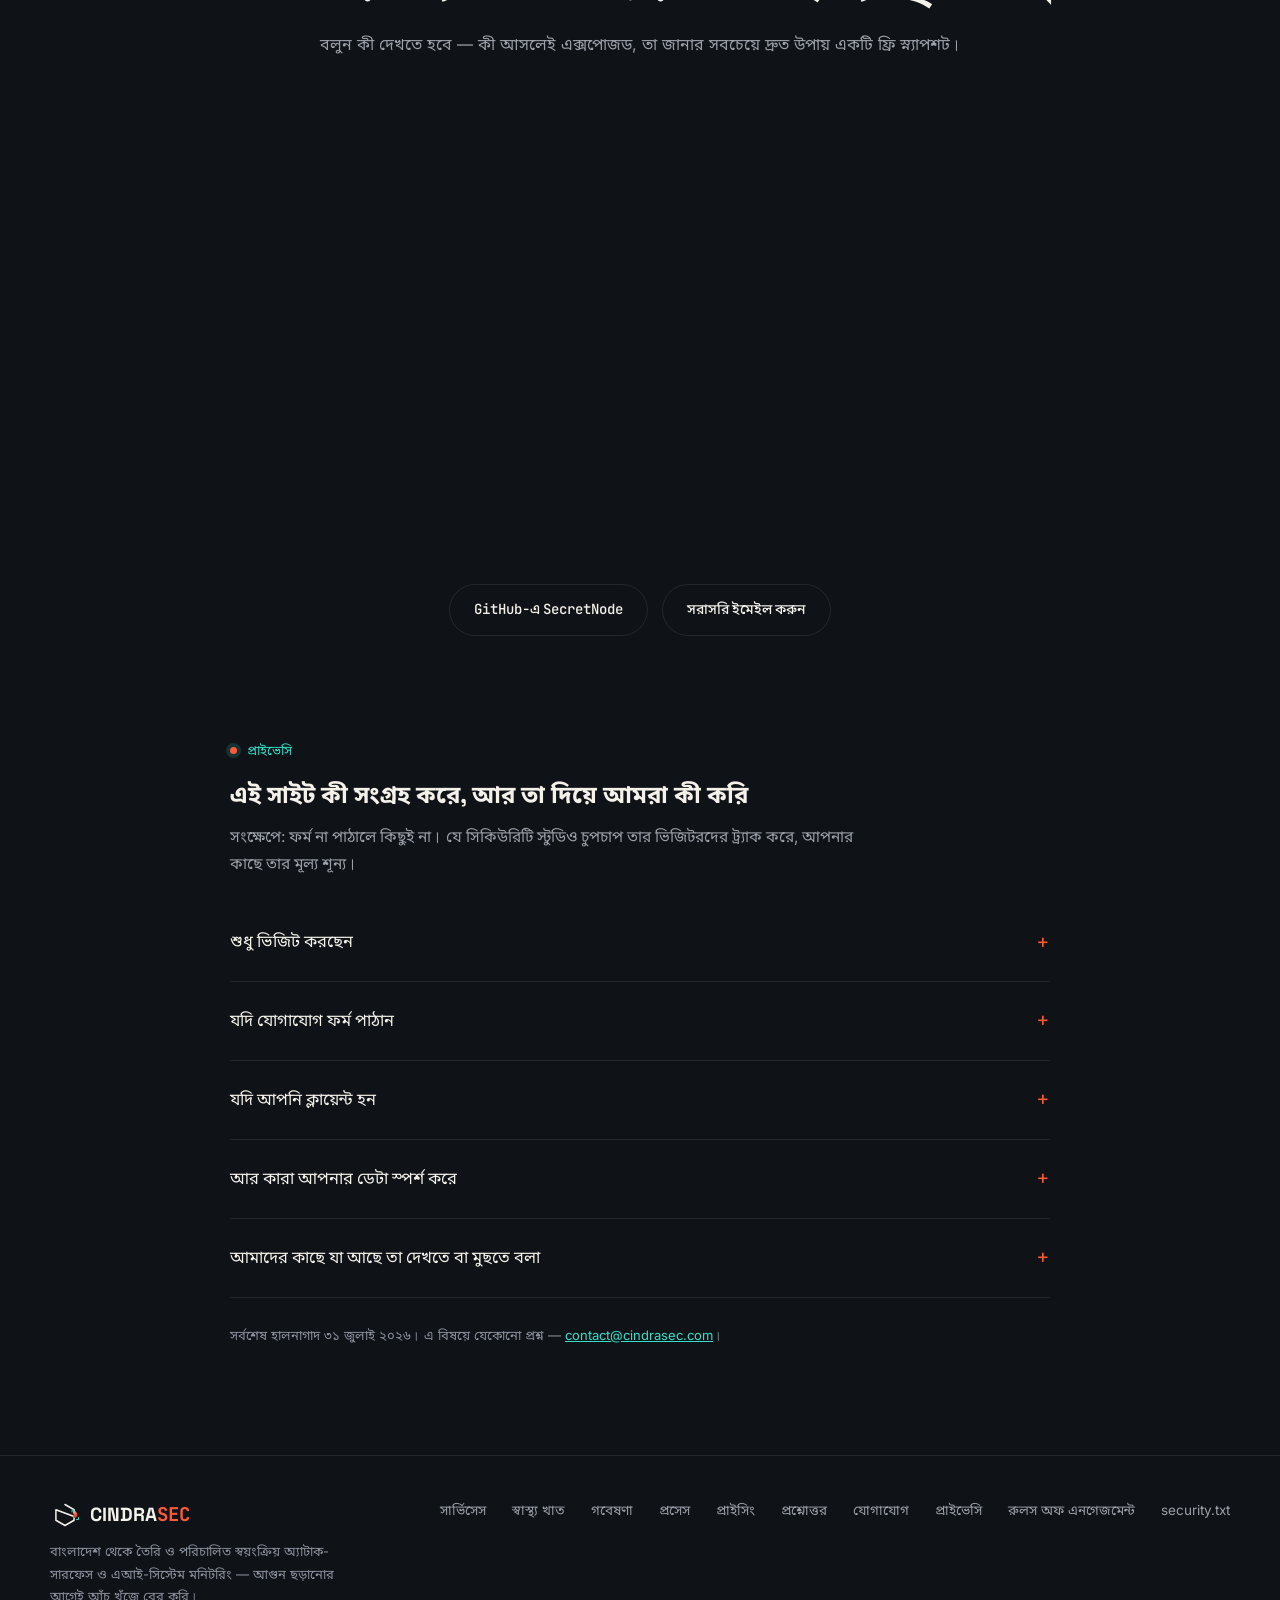
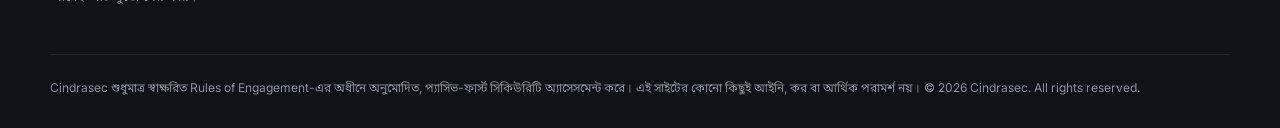
==== commit 72e063d2: "Wire the healthcare landing pages onto the site's real assets The uploaded pages referenced site.css" ====
--- a/bn/index.html
+++ b/bn/index.html
@@ -188,6 +188,14 @@
     <nav class="links" id="navLinks">
       <a href="#estimator">রিস্ক চেক</a>
       <a href="#services">সার্ভিসেস</a>
+      <!-- The Bengali build needs its own URL here, not the English page: this
+           vertical exists at both /healthcare/ and /bn/healthcare/, and sending
+           a Bengali reader to the English one wastes the translation. The
+           per-language attribute override on the link below handles that.
+           (Spelling that attribute's name in a comment is what broke the first
+           build attempt — the "no other-language markers survived" assertion
+           greps the raw HTML, and a comment is raw HTML.) -->
+      <a href="/bn/healthcare/">স্বাস্থ্য খাত</a>
       <a href="/research/">গবেষণা</a>
       <a href="#process">প্রসেস</a>
       <a href="#why">কেন আমরা</a>
@@ -836,6 +844,7 @@
     </div>
     <div class="footer-links">
       <a href="#services">সার্ভিসেস</a>
+      <a href="/bn/healthcare/">স্বাস্থ্য খাত</a>
       <a href="/research/">গবেষণা</a>
       <a href="#process">প্রসেস</a>
       <a href="#pricing">প্রাইসিং</a>
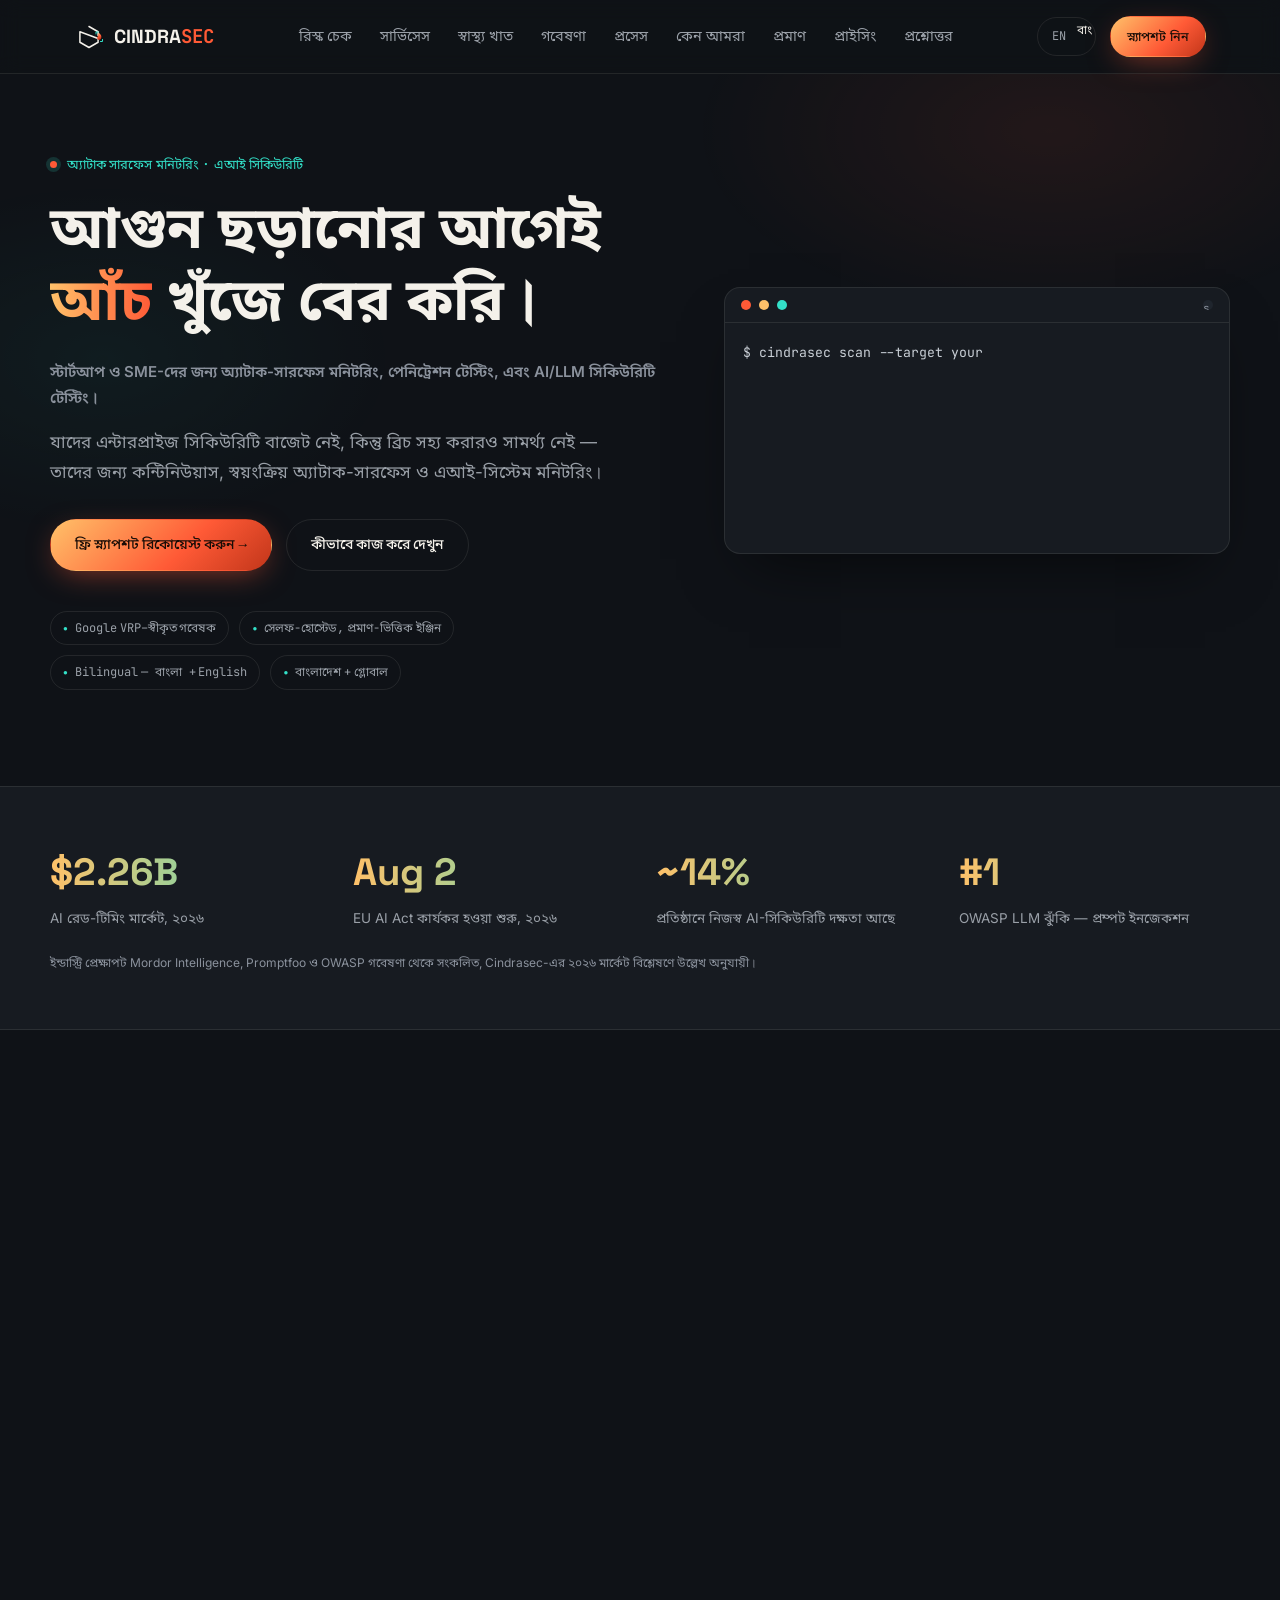
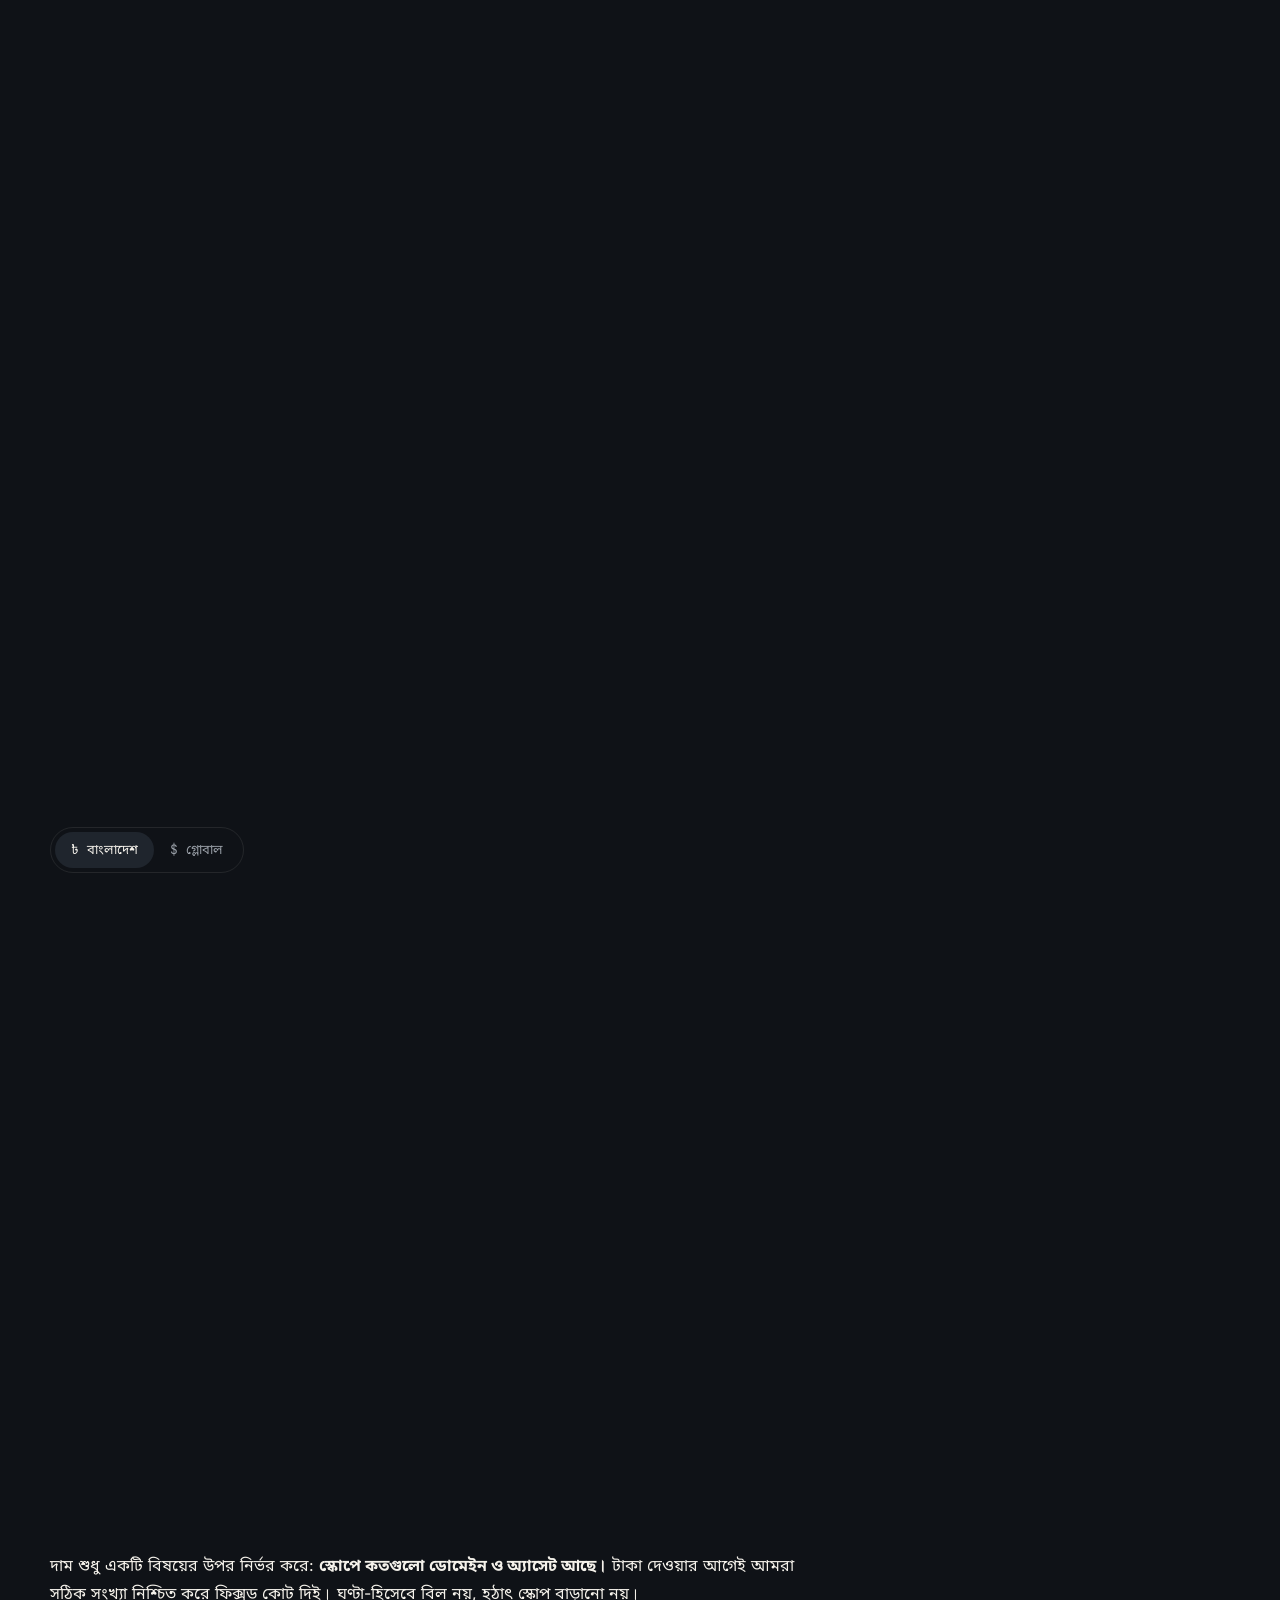
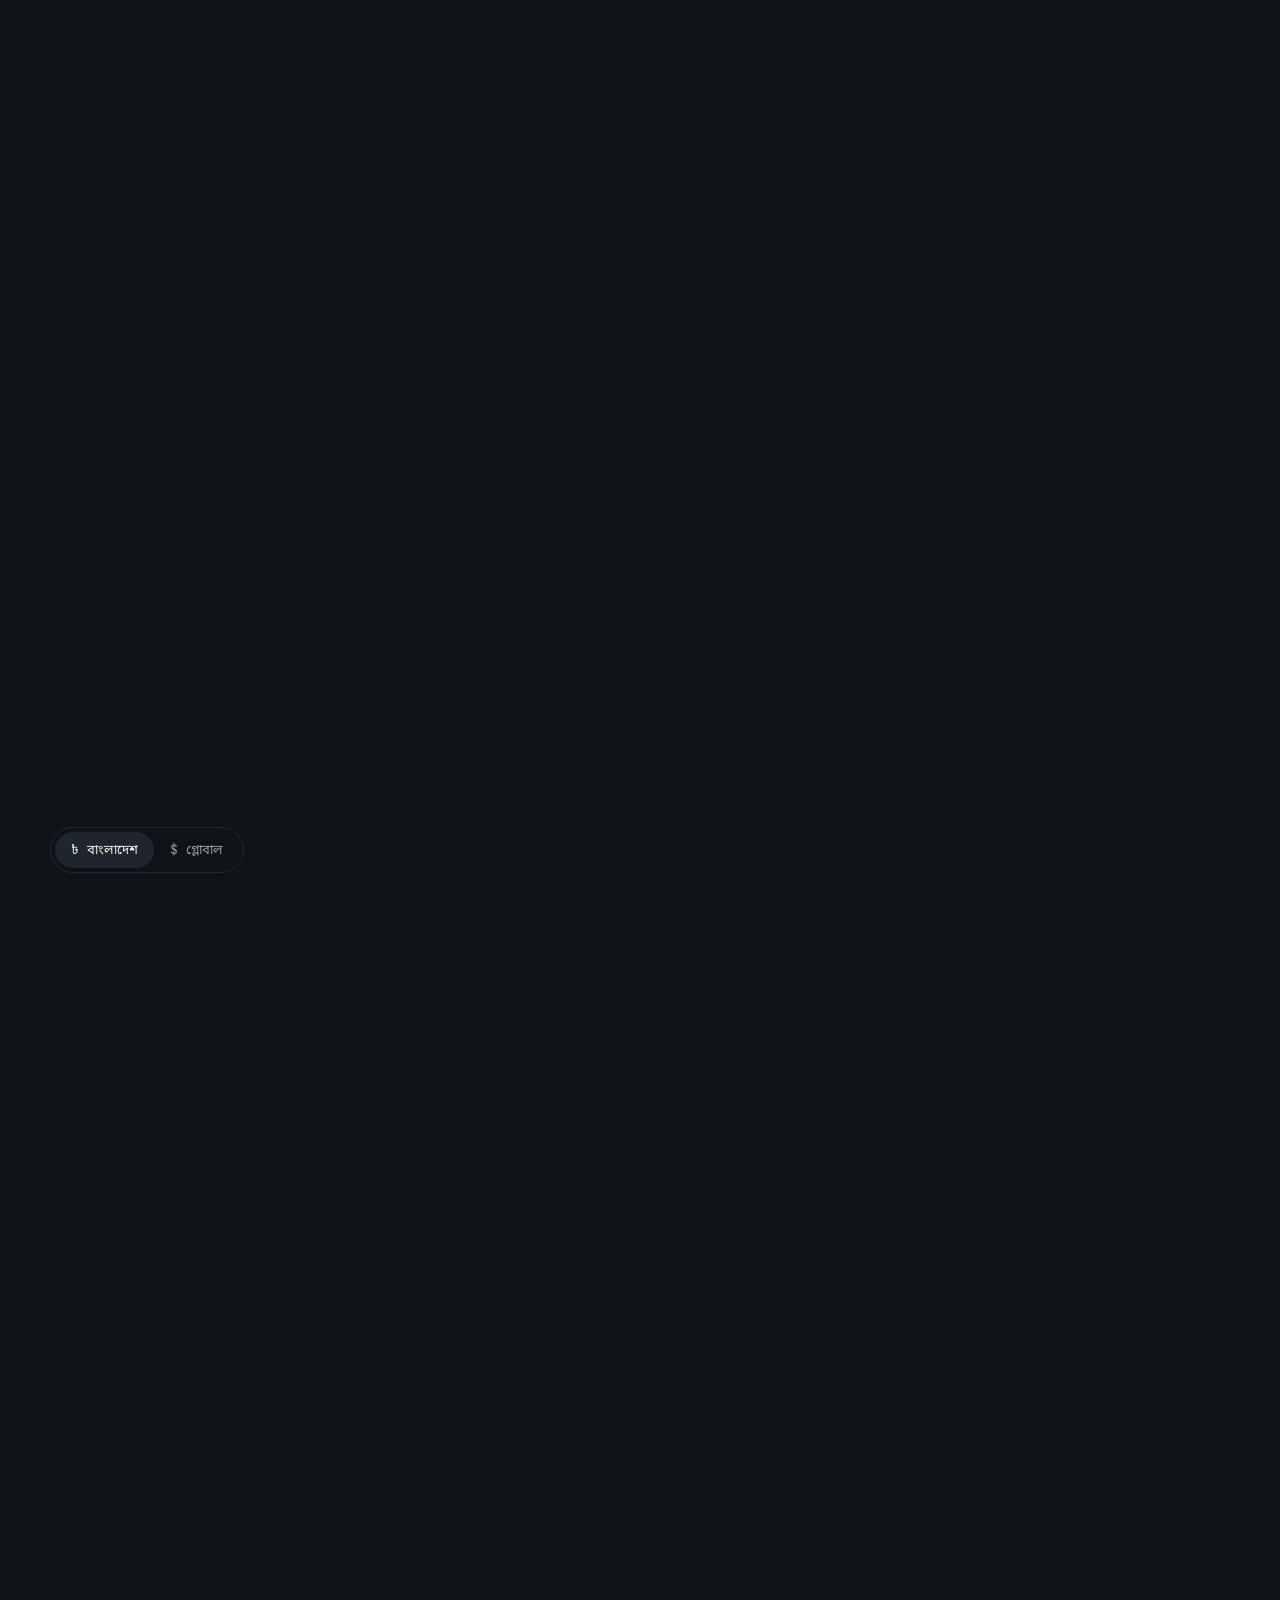
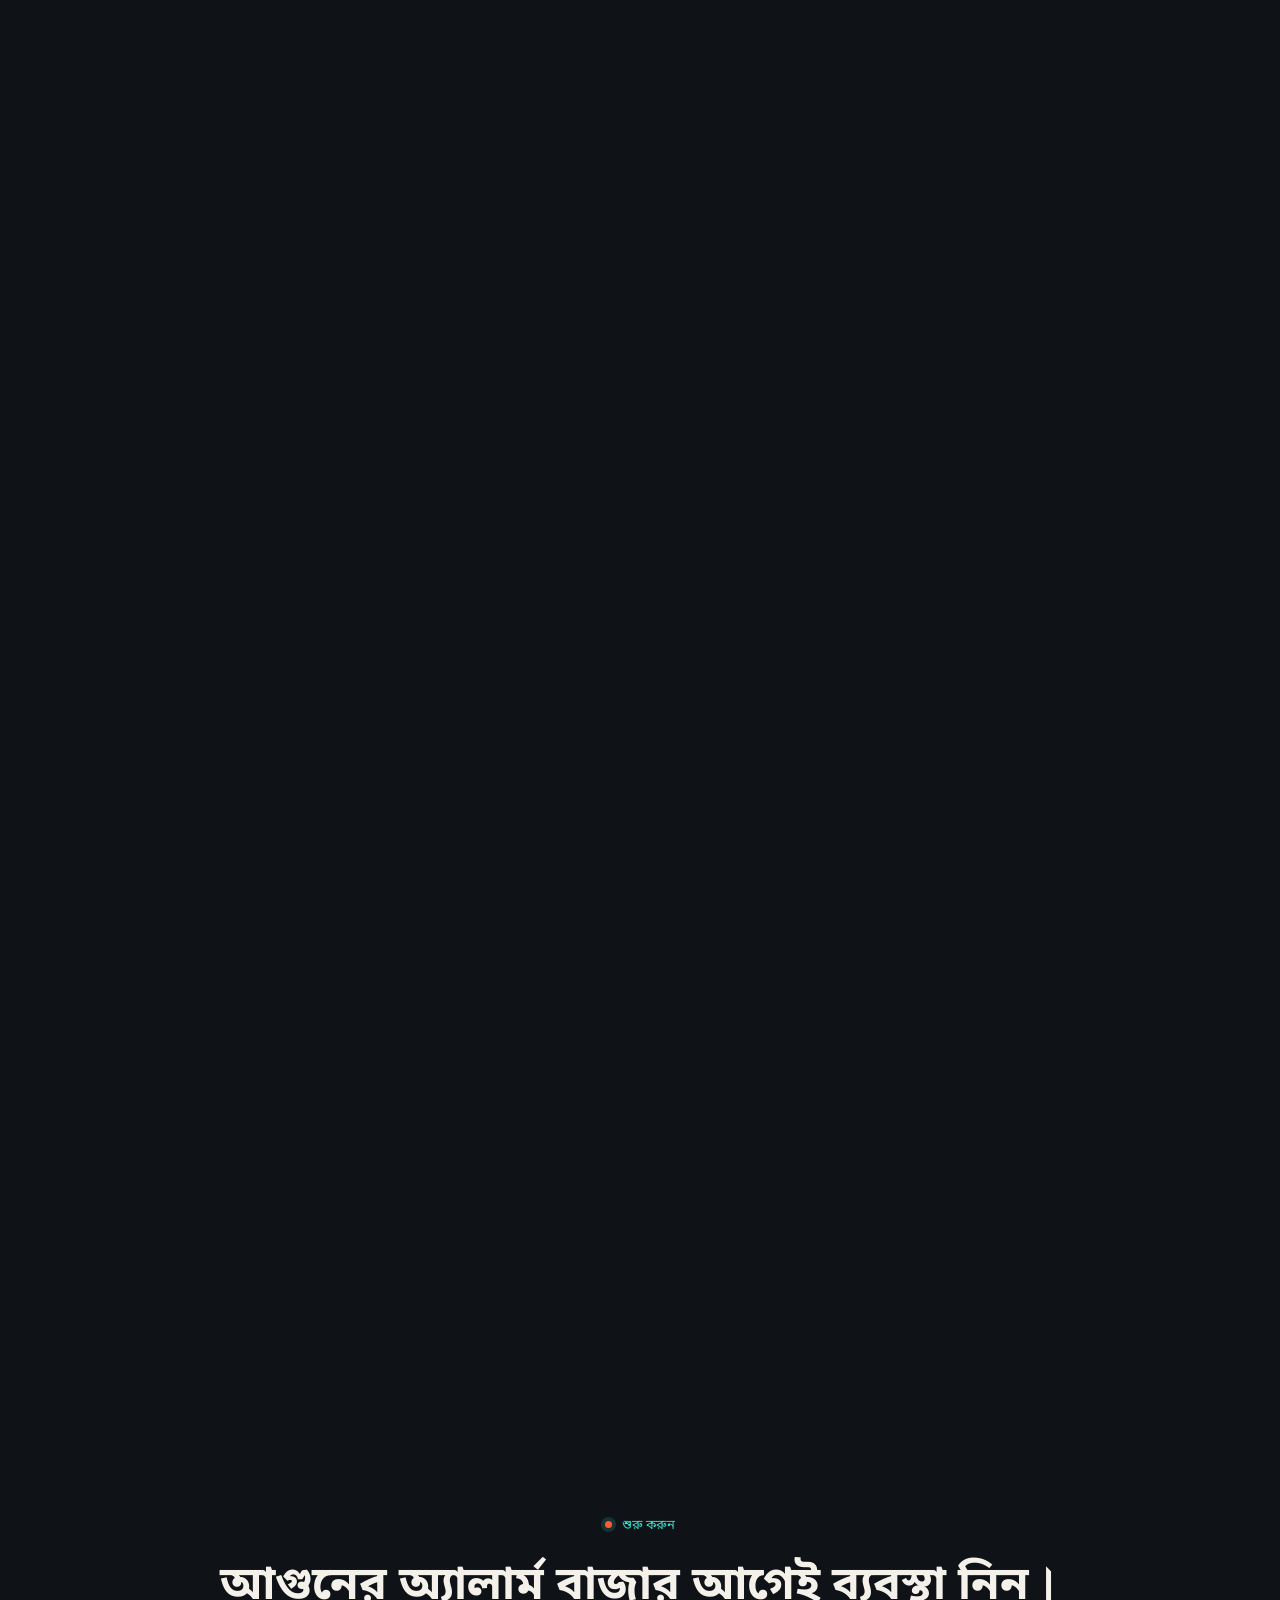
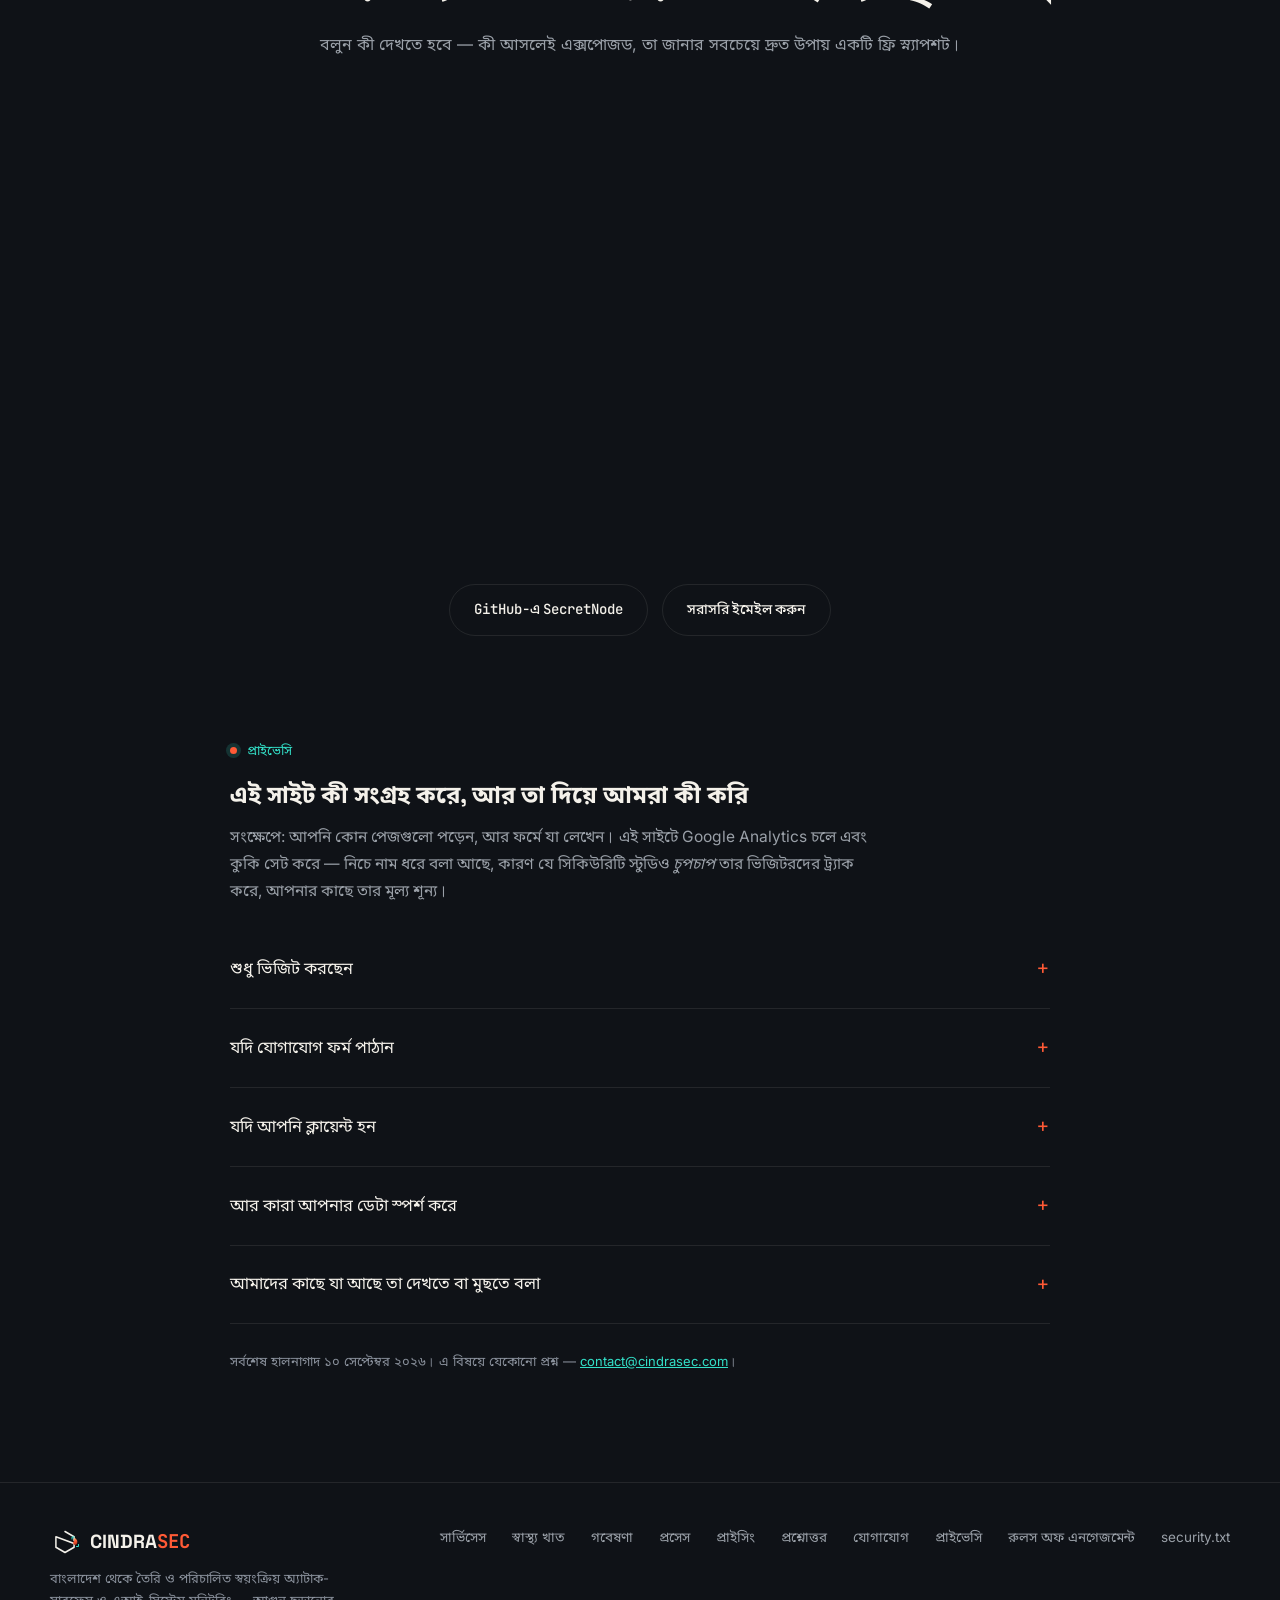
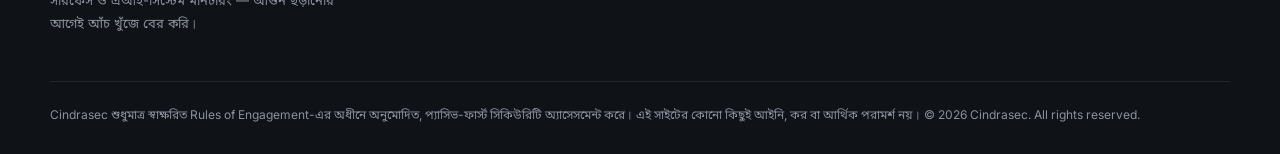
==== commit 56c12c0a: "Google Analytics 4, and a privacy notice that matches it GA4 (G-HGJJP5FDKS) on all six page types: b" ====
--- a/bn/index.html
+++ b/bn/index.html
@@ -4,8 +4,14 @@
 <head>
 <meta charset="UTF-8">
 <meta name="viewport" content="width=device-width, initial-scale=1.0, viewport-fit=cover">
-<meta http-equiv="Content-Security-Policy" content="default-src 'self'; script-src 'self'; style-src 'self'; img-src 'self' data:; font-src 'self'; connect-src 'self' https://api.web3forms.com; form-action 'self'; base-uri 'self'; object-src 'none'; manifest-src 'self'; upgrade-insecure-requests">
+<meta http-equiv="Content-Security-Policy" content="default-src 'self'; script-src 'self' https://www.googletagmanager.com; style-src 'self'; img-src 'self' data: https://www.google-analytics.com https://*.google-analytics.com; font-src 'self'; connect-src 'self' https://api.web3forms.com https://www.google-analytics.com https://*.google-analytics.com https://*.analytics.google.com https://www.googletagmanager.com; form-action 'self'; base-uri 'self'; object-src 'none'; manifest-src 'self'; upgrade-insecure-requests">
 <meta name="referrer" content="strict-origin-when-cross-origin">
+<!-- Google Analytics 4. The bootstrap lives in /analytics.js rather than inline
+     because script-src is 'self' with no 'unsafe-inline' and there is no server
+     here to mint a nonce — an inline block would be refused and the tag would
+     collect nothing while appearing installed. -->
+<script async src="https://www.googletagmanager.com/gtag/js?id=G-HGJJP5FDKS"></script>
+<script src="/analytics.js" defer></script>
 <title>Cindrasec — অ্যাটাক সারফেস ও AI/LLM সিকিউরিটি মনিটরিং</title>
 <meta name="description" content="ফাউন্ডার ও ছোট ব্যবসার জন্য অটোমেটেড অ্যাটাক-সারফেস এবং AI/LLM সিকিউরিটি মনিটরিং — বাংলাদেশ ও বিশ্বজুড়ে। প্রমাণ-ভিত্তিক, শুধুমাত্র অনুমোদিত পরীক্ষা। প্রথম Snapshot ফ্রি।">
 <meta name="keywords" content="attack surface management, AI security, LLM security, MCP security, agentic AI security, penetration testing, prompt injection, exposed secrets, security monitoring, Bangladesh, cybersecurity for startups">
@@ -469,7 +475,7 @@
         <div class="rule reveal">
           <div class="rule-num">RULE 02</div>
           <h3>আপনার ডেটা — ন্যূনতম ও স্বল্পস্থায়ী</h3>
-          <p>স্ক্যান ডেটা self-hosted অবকাঠামোয় থাকে, encrypted-at-rest, এবং প্রয়োজন ফুরালে বা অনুরোধেই মুছে ফেলা হয়। এই সাইটেও কোনো ট্র্যাকার বা কুকি নেই।</p>
+          <p>স্ক্যান ডেটা self-hosted অবকাঠামোয় থাকে, encrypted-at-rest, এবং প্রয়োজন ফুরালে বা অনুরোধেই মুছে ফেলা হয়। এই সাইটটিতে Google Analytics চলে; ঠিক কী সংগ্রহ করা হয় তা <a href="#privacy">প্রাইভেসি</a> অংশে পুরোটা লেখা আছে।</p>
         </div>
         <div class="rule reveal">
           <div class="rule-num">RULE 03</div>
@@ -801,11 +807,11 @@
     <div class="wrap">
       <div class="eyebrow">প্রাইভেসি</div>
       <h2>এই সাইট কী সংগ্রহ করে, আর তা দিয়ে আমরা কী করি</h2>
-      <p class="privacy-lead">সংক্ষেপে: ফর্ম না পাঠালে কিছুই না। যে সিকিউরিটি স্টুডিও চুপচাপ তার ভিজিটরদের ট্র্যাক করে, আপনার কাছে তার মূল্য শূন্য।</p>
+      <p class="privacy-lead">সংক্ষেপে: আপনি কোন পেজগুলো পড়েন, আর ফর্মে যা লেখেন। এই সাইটে Google Analytics চলে এবং কুকি সেট করে — নিচে নাম ধরে বলা আছে, কারণ যে সিকিউরিটি স্টুডিও <em>চুপচাপ</em> তার ভিজিটরদের ট্র্যাক করে, আপনার কাছে তার মূল্য শূন্য।</p>
 
       <details>
         <summary>শুধু ভিজিট করছেন</summary>
-        <p>কোনো কুকি নেই, কোনো অ্যানালিটিক্স নেই, কোনো ট্র্যাকিং পিক্সেল নেই, কোনো ফিঙ্গারপ্রিন্টিং নেই, এবং ব্রাউজার স্টোরেজে কিছু লেখা হয় না। ফন্ট এই ডোমেইন থেকেই আসে, তাই কোনো ফন্ট CDN-ও আপনার ভিজিট দেখে না। এক্সপোজার এস্টিমেটর সম্পূর্ণ আপনার ব্রাউজারেই হিসাব করে — আপনার উত্তর কখনো কোথাও পাঠানো হয় না, আমাদের কাছেও না। আপনার ডিভাইসে শুধু পেজটিই ক্যাশ হয়, যাতে অফলাইনেও কাজ করে।</p>
+        <p>প্রতিটি পেজে Google Analytics 4 চলে। এটি রেকর্ড করে আপনি কোন পেজ দেখছেন, মোটামুটি কোথায় আছেন (দেশ ও শহর — যা বের করা হয় এমন একটি IP ঠিকানা থেকে, যেটি Google সংরক্ষণ না করে ফেলে দেয়), আপনার ডিভাইস ও ব্রাউজার, এবং কোন সাইট বা সার্চ থেকে এসেছেন। ফিরে আসা ব্রাউজার চিনতে এটি <code>_ga</code> ও <code>_ga_*</code> নামের কুকি সেট করে এবং ব্রাউজার স্টোরেজে লেখে। এর বাইরে কোনো ট্র্যাকিং পিক্সেল নেই, কোনো ফিঙ্গারপ্রিন্টিং নেই। ফন্ট এই ডোমেইন থেকেই আসে, তাই কোনো ফন্ট CDN আপনার ভিজিট দেখে না। এক্সপোজার এস্টিমেটর এখনো সম্পূর্ণ আপনার ব্রাউজারেই হিসাব করে — আপনার উত্তর কোথাও পাঠানো হয় না, আমাদের কাছেও না, Google-এর কাছেও না। বন্ধ করতে চাইলে ব্রাউজারের ট্র্যাকিং প্রোটেকশন বা অ্যাড ব্লকার ব্যবহার করুন; দুটোই কাজ করে, আর তাতে সাইটের কিছুই নষ্ট হয় না।</p>
       </details>
 
       <details>
@@ -820,7 +826,7 @@
 
       <details>
         <summary>আর কারা আপনার ডেটা স্পর্শ করে</summary>
-        <p>দুটি সার্ভিস, দুটিরই নাম বলা: Web3Forms যোগাযোগ ফর্ম পৌঁছে দেয়, আর GitHub Pages এই সাইট হোস্ট করে — ফলে সাধারণ ওয়েব-সার্ভার রিকোয়েস্ট লগ দেখে। তালিকা এটুকুই। এই পেজটি তার পুরো জীবদ্দশায় ঠিক একটি ক্রস-অরিজিন রিকোয়েস্ট করে, আর সেটিও কেবল যখন আপনি Send চাপেন।</p>
+        <p>চারটি, সবগুলোরই নাম বলা: <b>Google Analytics</b> উপরে বর্ণিত পেজ-ভিউ পায়; <b>Web3Forms</b> যোগাযোগ ফর্ম পৌঁছে দেয়; <b>GitHub Pages</b> এই সাইট হোস্ট করে এবং সাধারণ ওয়েব-সার্ভার রিকোয়েস্ট লগ দেখে; আর <b>Cloudflare</b> সামনে CDN হিসেবে থেকে চলার পথে একই রিকোয়েস্টগুলো দেখে। তালিকা এটুকুই। চারটির মধ্যে কেবল Google-ই পেজের সঙ্গে আপনার কোনো ইন্টারঅ্যাকশনের আগেই কিছু পায়।</p>
       </details>
 
       <details>
@@ -828,7 +834,7 @@
         <p>contact@cindrasec.com-এ ইমেইল করে জানতে চান। আমাদের কাছে আপনার সম্পর্কে কী আছে তা আমরা জানাব, সংশোধন করব, বা মুছে দেব — ৩০ দিনের মধ্যে, সাধারণত সেই সপ্তাহেই। কোনো কারণ দেখাতে হবে না, এবং টেস্ট করার অনুমতি আপনি যেকোনো মুহূর্তে লিখিতভাবে প্রত্যাহার করতে পারেন — তখনই টেস্টিং বন্ধ হয়ে যাবে।</p>
       </details>
 
-      <p class="privacy-foot">সর্বশেষ হালনাগাদ ৩১ জুলাই ২০২৬। এ বিষয়ে যেকোনো প্রশ্ন — <a href="mailto:contact@cindrasec.com">contact@cindrasec.com</a>।</p>
+      <p class="privacy-foot">সর্বশেষ হালনাগাদ ১০ সেপ্টেম্বর ২০২৬। এ বিষয়ে যেকোনো প্রশ্ন — <a href="mailto:contact@cindrasec.com">contact@cindrasec.com</a>।</p>
     </div>
   </section>
 
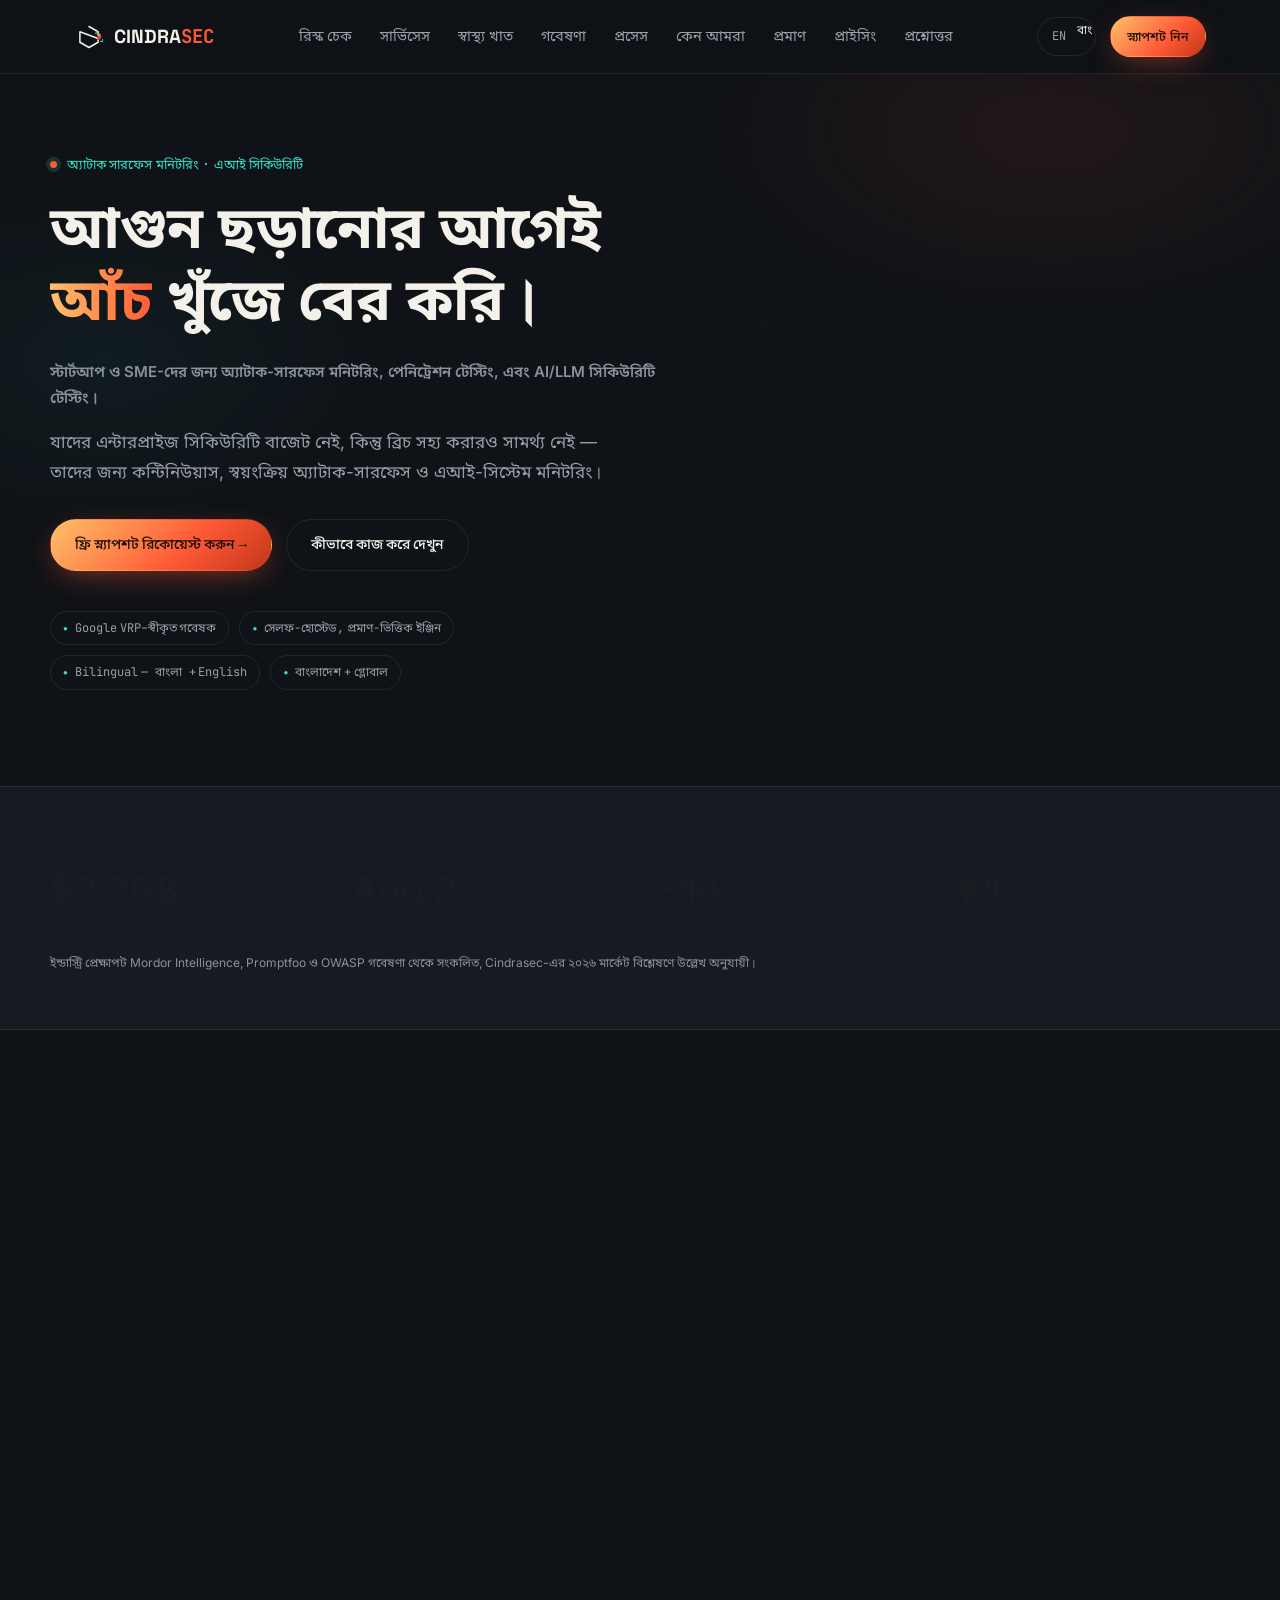
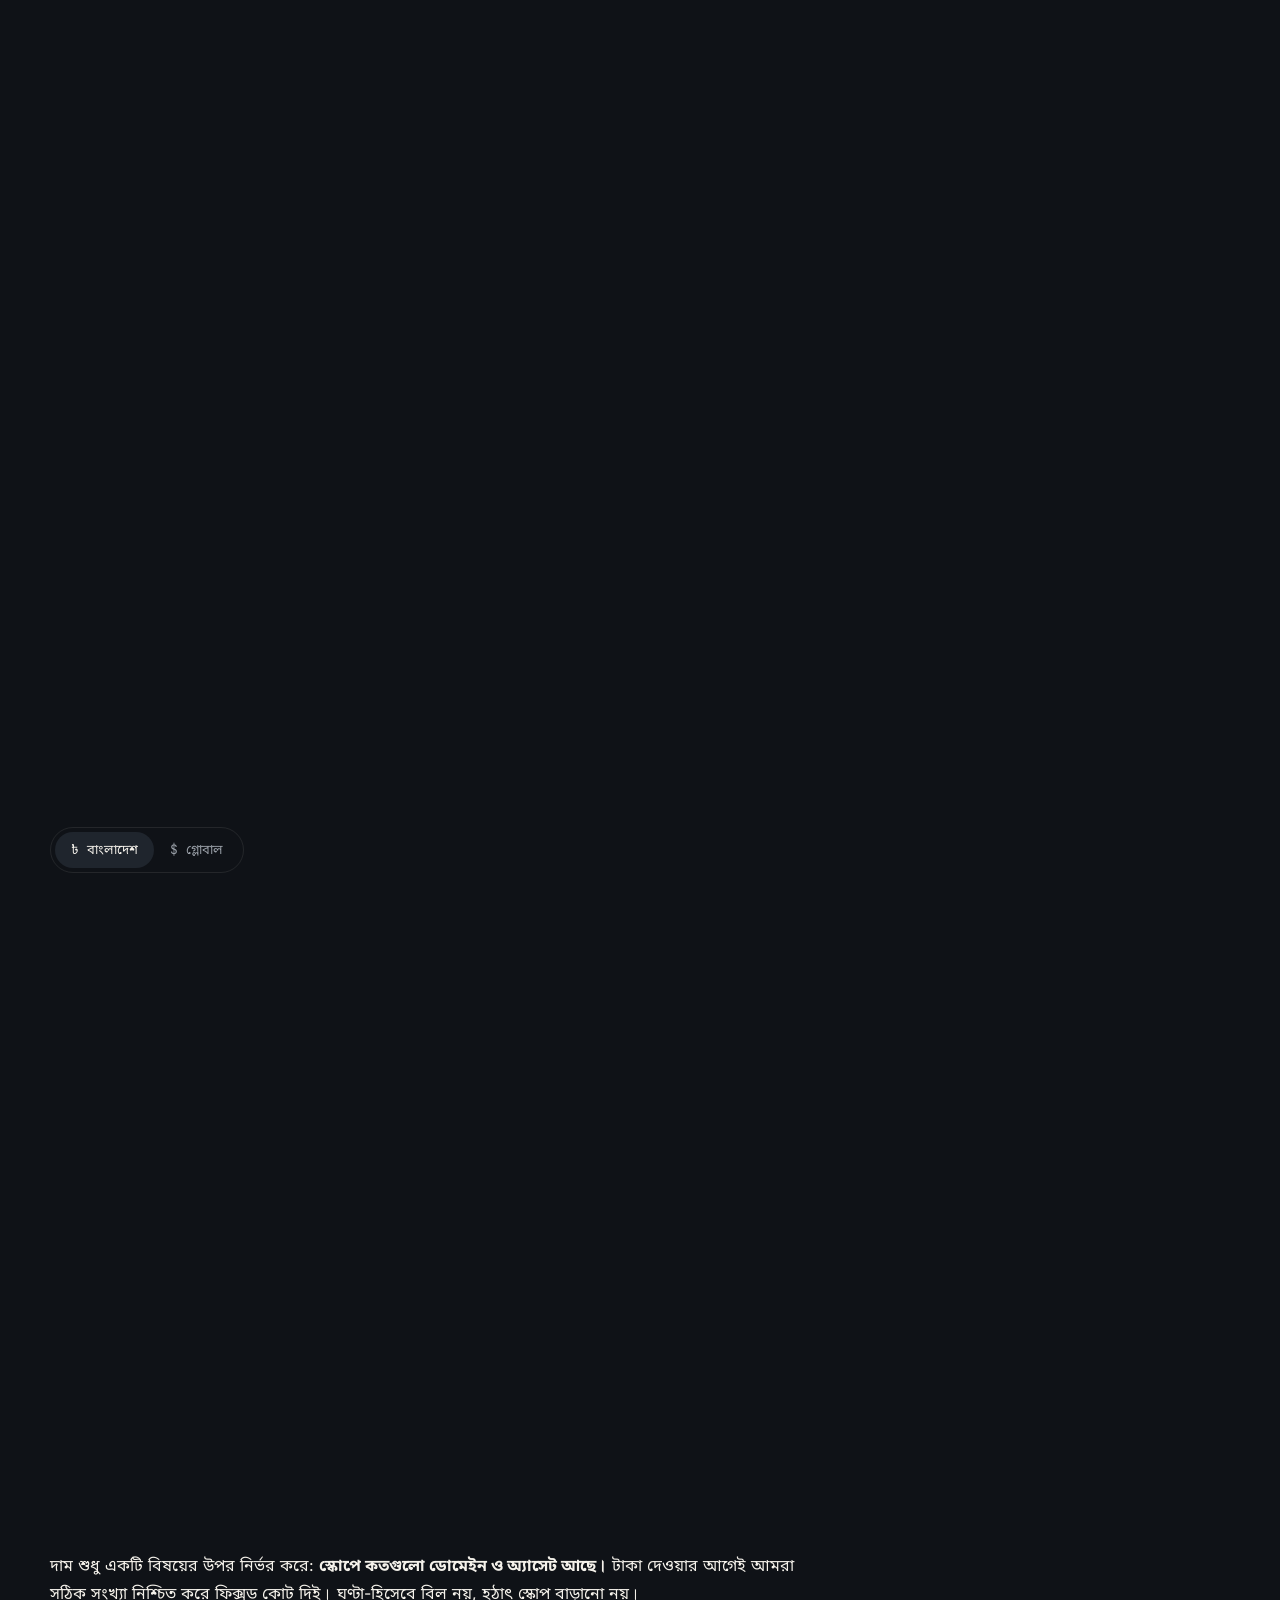
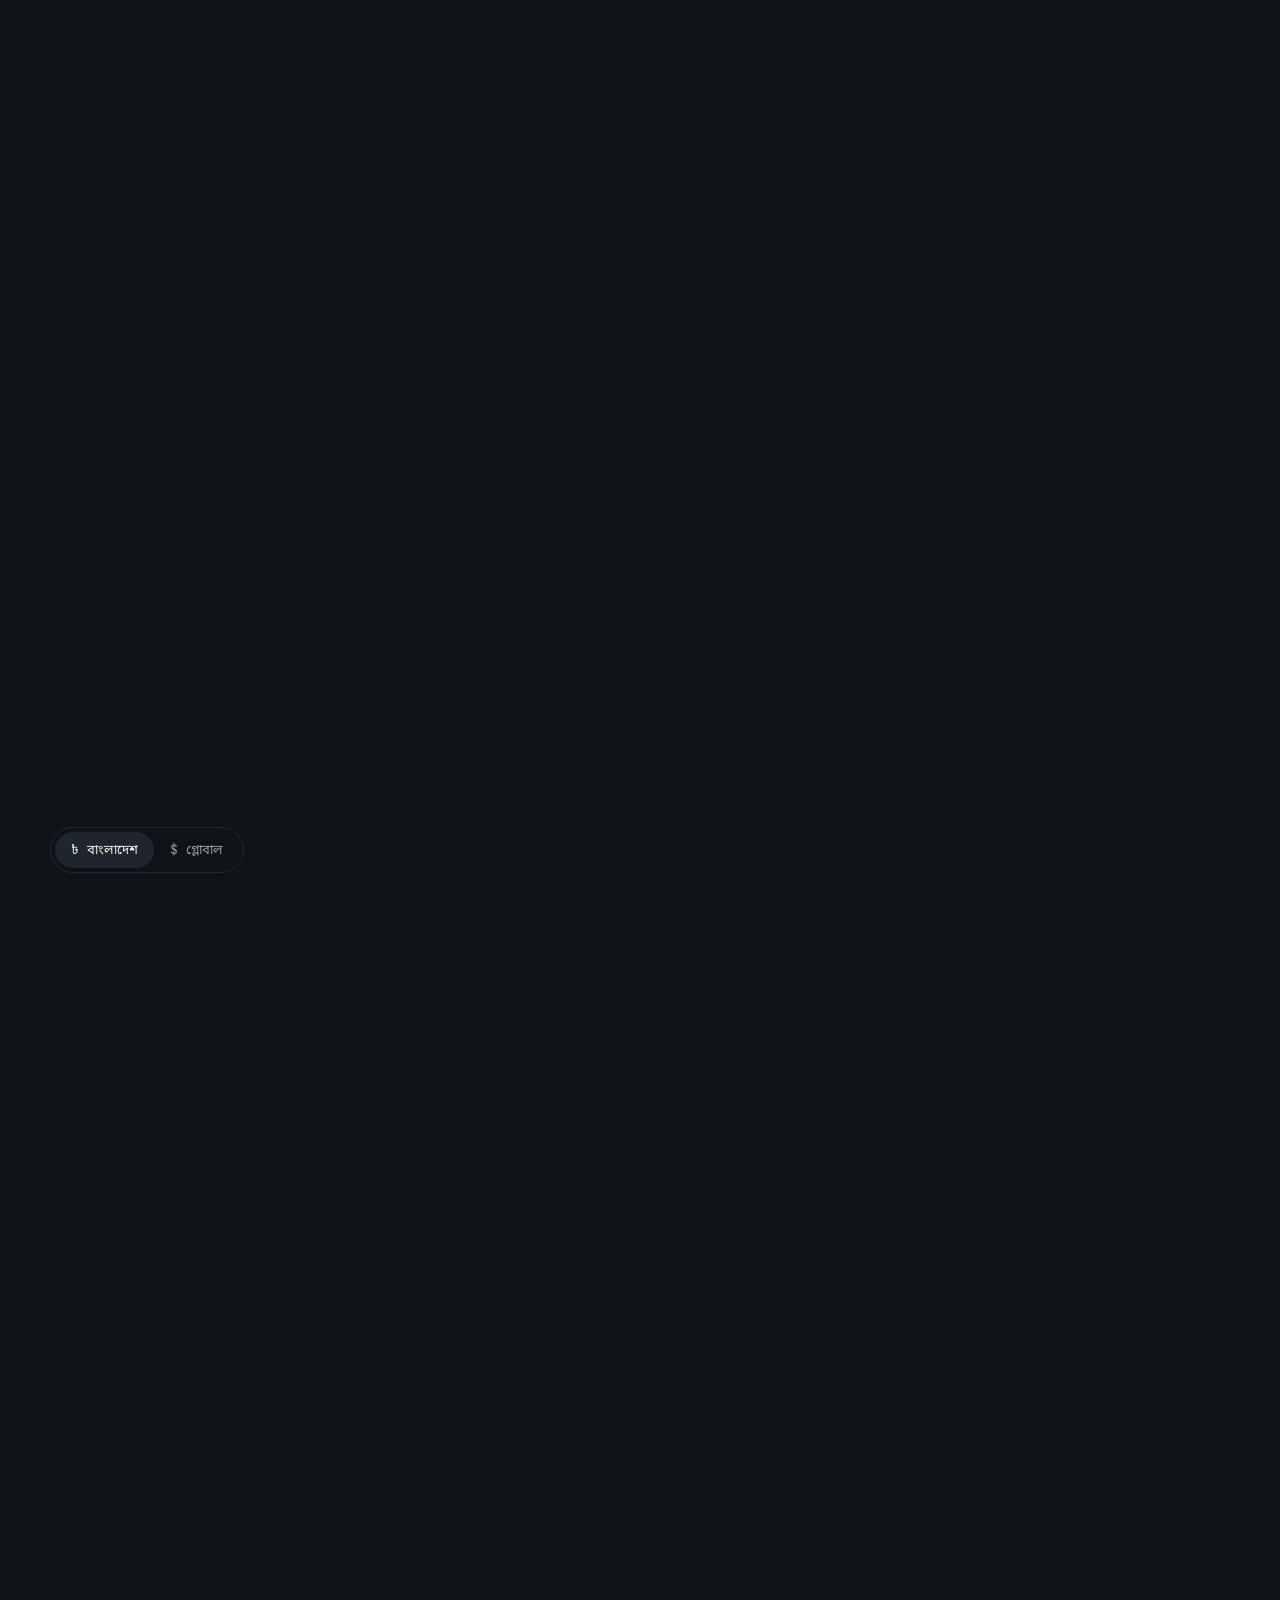
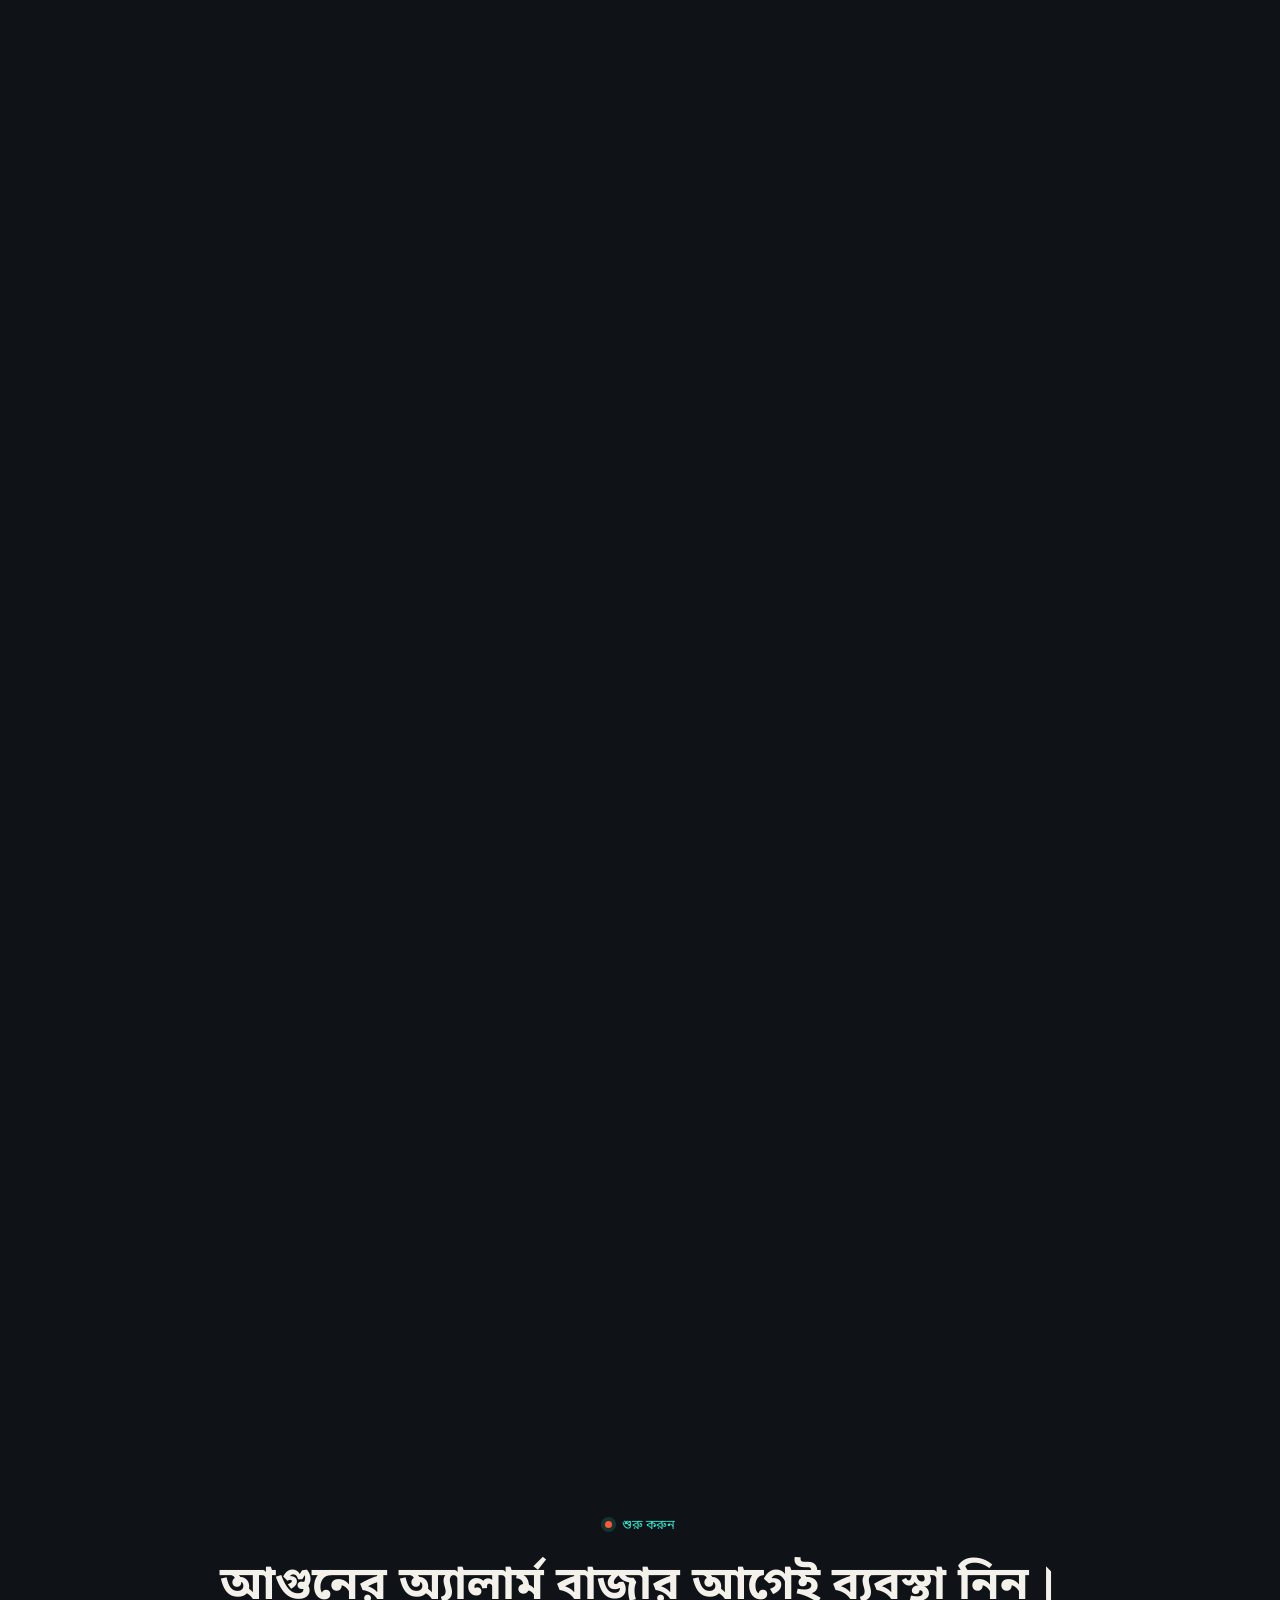
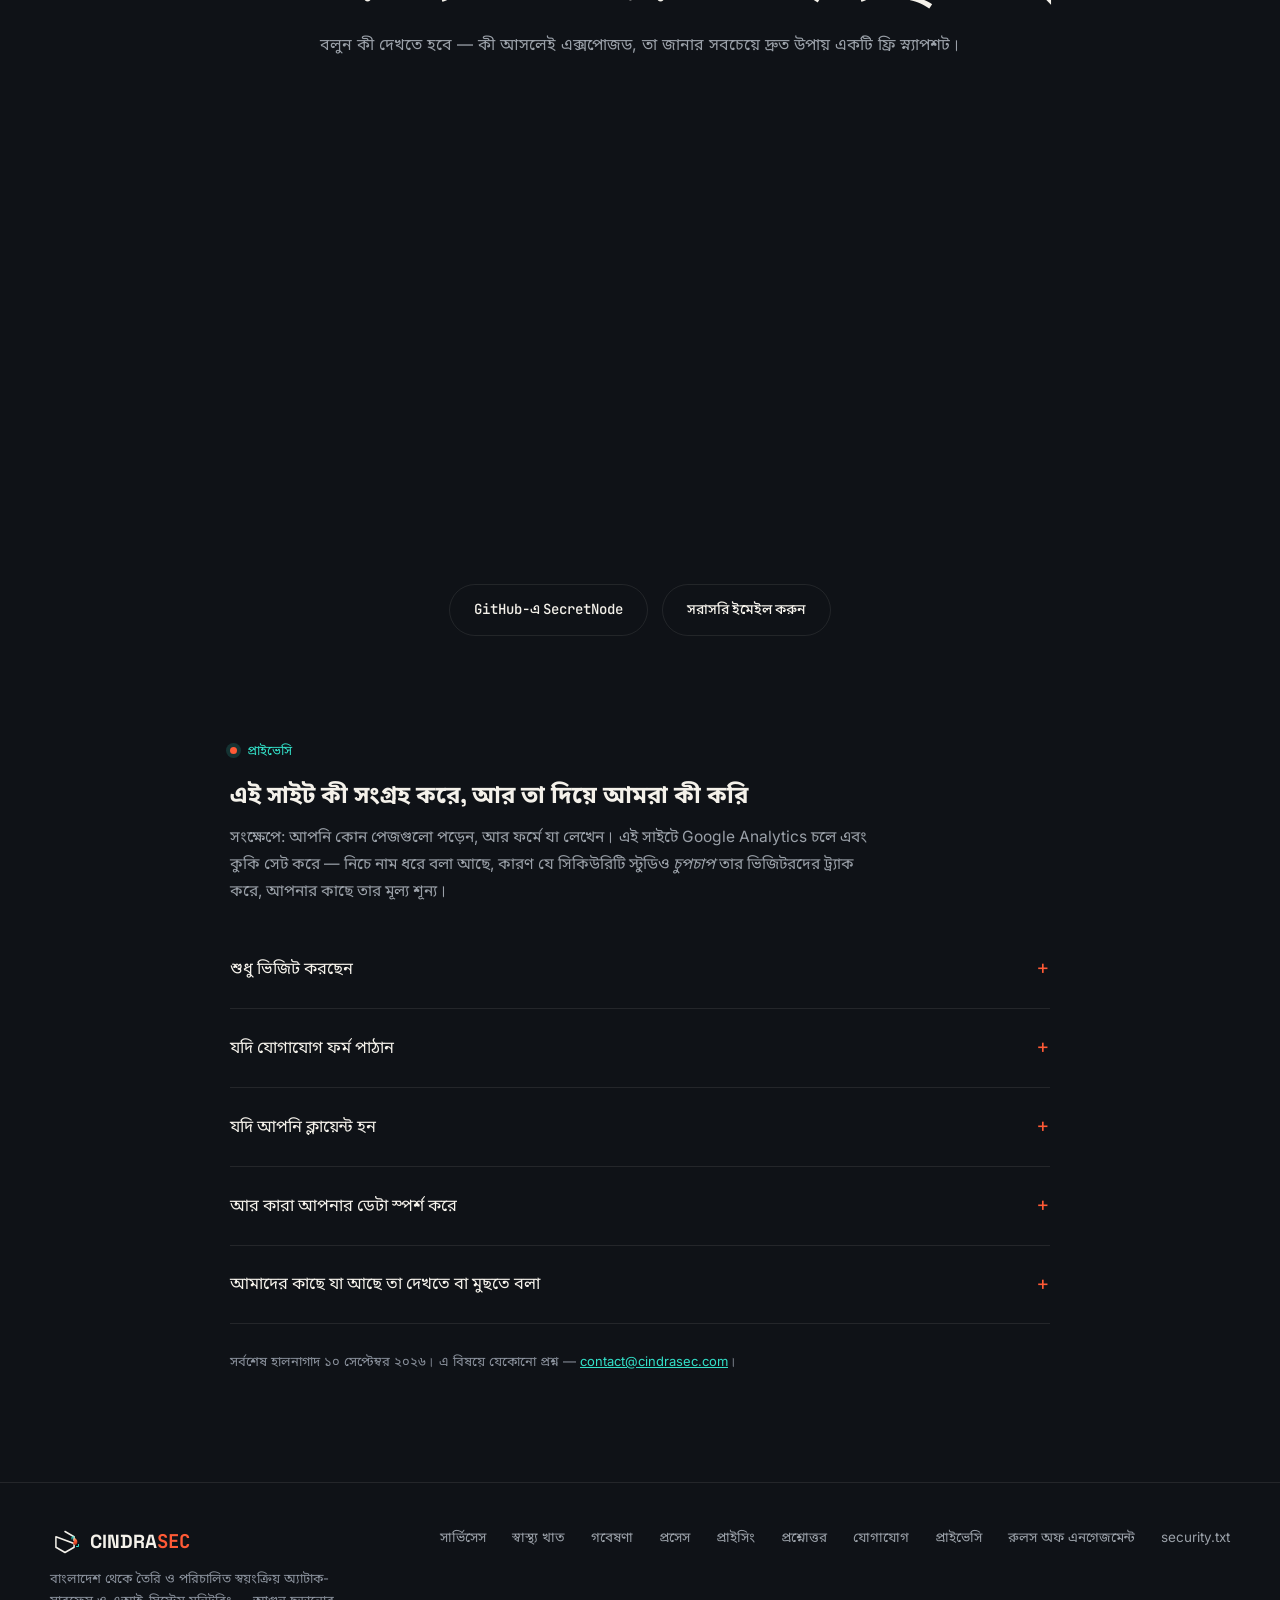
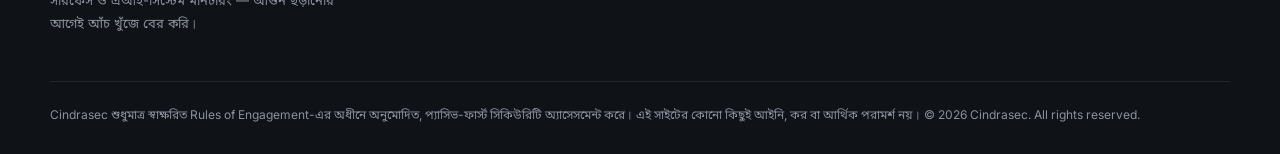
==== commit f0a3be58: "Point analytics at the new GA4 property and record form submissions Swaps the measurement ID from G-" ====
--- a/bn/index.html
+++ b/bn/index.html
@@ -10,7 +10,7 @@
      because script-src is 'self' with no 'unsafe-inline' and there is no server
      here to mint a nonce — an inline block would be refused and the tag would
      collect nothing while appearing installed. -->
-<script async src="https://www.googletagmanager.com/gtag/js?id=G-HGJJP5FDKS"></script>
+<script async src="https://www.googletagmanager.com/gtag/js?id=G-9B4D7PCBEJ"></script>
 <script src="/analytics.js" defer></script>
 <title>Cindrasec — অ্যাটাক সারফেস ও AI/LLM সিকিউরিটি মনিটরিং</title>
 <meta name="description" content="ফাউন্ডার ও ছোট ব্যবসার জন্য অটোমেটেড অ্যাটাক-সারফেস এবং AI/LLM সিকিউরিটি মনিটরিং — বাংলাদেশ ও বিশ্বজুড়ে। প্রমাণ-ভিত্তিক, শুধুমাত্র অনুমোদিত পরীক্ষা। প্রথম Snapshot ফ্রি।">
@@ -811,7 +811,7 @@
 
       <details>
         <summary>শুধু ভিজিট করছেন</summary>
-        <p>প্রতিটি পেজে Google Analytics 4 চলে। এটি রেকর্ড করে আপনি কোন পেজ দেখছেন, মোটামুটি কোথায় আছেন (দেশ ও শহর — যা বের করা হয় এমন একটি IP ঠিকানা থেকে, যেটি Google সংরক্ষণ না করে ফেলে দেয়), আপনার ডিভাইস ও ব্রাউজার, এবং কোন সাইট বা সার্চ থেকে এসেছেন। ফিরে আসা ব্রাউজার চিনতে এটি <code>_ga</code> ও <code>_ga_*</code> নামের কুকি সেট করে এবং ব্রাউজার স্টোরেজে লেখে। এর বাইরে কোনো ট্র্যাকিং পিক্সেল নেই, কোনো ফিঙ্গারপ্রিন্টিং নেই। ফন্ট এই ডোমেইন থেকেই আসে, তাই কোনো ফন্ট CDN আপনার ভিজিট দেখে না। এক্সপোজার এস্টিমেটর এখনো সম্পূর্ণ আপনার ব্রাউজারেই হিসাব করে — আপনার উত্তর কোথাও পাঠানো হয় না, আমাদের কাছেও না, Google-এর কাছেও না। বন্ধ করতে চাইলে ব্রাউজারের ট্র্যাকিং প্রোটেকশন বা অ্যাড ব্লকার ব্যবহার করুন; দুটোই কাজ করে, আর তাতে সাইটের কিছুই নষ্ট হয় না।</p>
+        <p>প্রতিটি পেজে Google Analytics 4 চলে। এটি রেকর্ড করে আপনি কোন পেজ দেখছেন, মোটামুটি কোথায় আছেন (দেশ ও শহর — যা বের করা হয় এমন একটি IP ঠিকানা থেকে, যেটি Google সংরক্ষণ না করে ফেলে দেয়), আপনার ডিভাইস ও ব্রাউজার, এবং কোন সাইট বা সার্চ থেকে এসেছেন। ফিরে আসা ব্রাউজার চিনতে এটি <code>_ga</code> ও <code>_ga_*</code> নামের কুকি সেট করে এবং ব্রাউজার স্টোরেজে লেখে। ফর্ম সাবমিট করলে Google Analytics জানতে পারে যে একটি সাবমিশন হয়েছে, এবং সেটি কোন পেজ, কোন ভাষা, কোন সার্ভিস ও কোন ধরনের প্রতিষ্ঠান থেকে এসেছে — কিন্তু আপনার নাম, ইমেইল, ডোমেইন বা বার্তা <em>নয়</em>। এই চারটি কেবল Web3Forms ও আমাদের ইনবক্সে যায়; Google কখনোই সেগুলো পায় না। এর বাইরে কোনো ট্র্যাকিং পিক্সেল নেই, কোনো ফিঙ্গারপ্রিন্টিং নেই। ফন্ট এই ডোমেইন থেকেই আসে, তাই কোনো ফন্ট CDN আপনার ভিজিট দেখে না। এক্সপোজার এস্টিমেটর এখনো সম্পূর্ণ আপনার ব্রাউজারেই হিসাব করে — আপনার উত্তর কোথাও পাঠানো হয় না, আমাদের কাছেও না, Google-এর কাছেও না। বন্ধ করতে চাইলে ব্রাউজারের ট্র্যাকিং প্রোটেকশন বা অ্যাড ব্লকার ব্যবহার করুন; দুটোই কাজ করে, আর তাতে সাইটের কিছুই নষ্ট হয় না।</p>
       </details>
 
       <details>
@@ -826,7 +826,7 @@
 
       <details>
         <summary>আর কারা আপনার ডেটা স্পর্শ করে</summary>
-        <p>চারটি, সবগুলোরই নাম বলা: <b>Google Analytics</b> উপরে বর্ণিত পেজ-ভিউ পায়; <b>Web3Forms</b> যোগাযোগ ফর্ম পৌঁছে দেয়; <b>GitHub Pages</b> এই সাইট হোস্ট করে এবং সাধারণ ওয়েব-সার্ভার রিকোয়েস্ট লগ দেখে; আর <b>Cloudflare</b> সামনে CDN হিসেবে থেকে চলার পথে একই রিকোয়েস্টগুলো দেখে। তালিকা এটুকুই। চারটির মধ্যে কেবল Google-ই পেজের সঙ্গে আপনার কোনো ইন্টারঅ্যাকশনের আগেই কিছু পায়।</p>
+        <p>চারটি, সবগুলোরই নাম বলা: <b>Google Analytics</b> উপরে বর্ণিত পেজ-ভিউ ও ফর্ম-সাবমিশন ইভেন্ট পায়; <b>Web3Forms</b> যোগাযোগ ফর্ম পৌঁছে দেয়; <b>GitHub Pages</b> এই সাইট হোস্ট করে এবং সাধারণ ওয়েব-সার্ভার রিকোয়েস্ট লগ দেখে; আর <b>Cloudflare</b> সামনে CDN হিসেবে থেকে চলার পথে একই রিকোয়েস্টগুলো দেখে। তালিকা এটুকুই। চারটির মধ্যে কেবল Google-ই পেজের সঙ্গে আপনার কোনো ইন্টারঅ্যাকশনের আগেই কিছু পায়।</p>
       </details>
 
       <details>
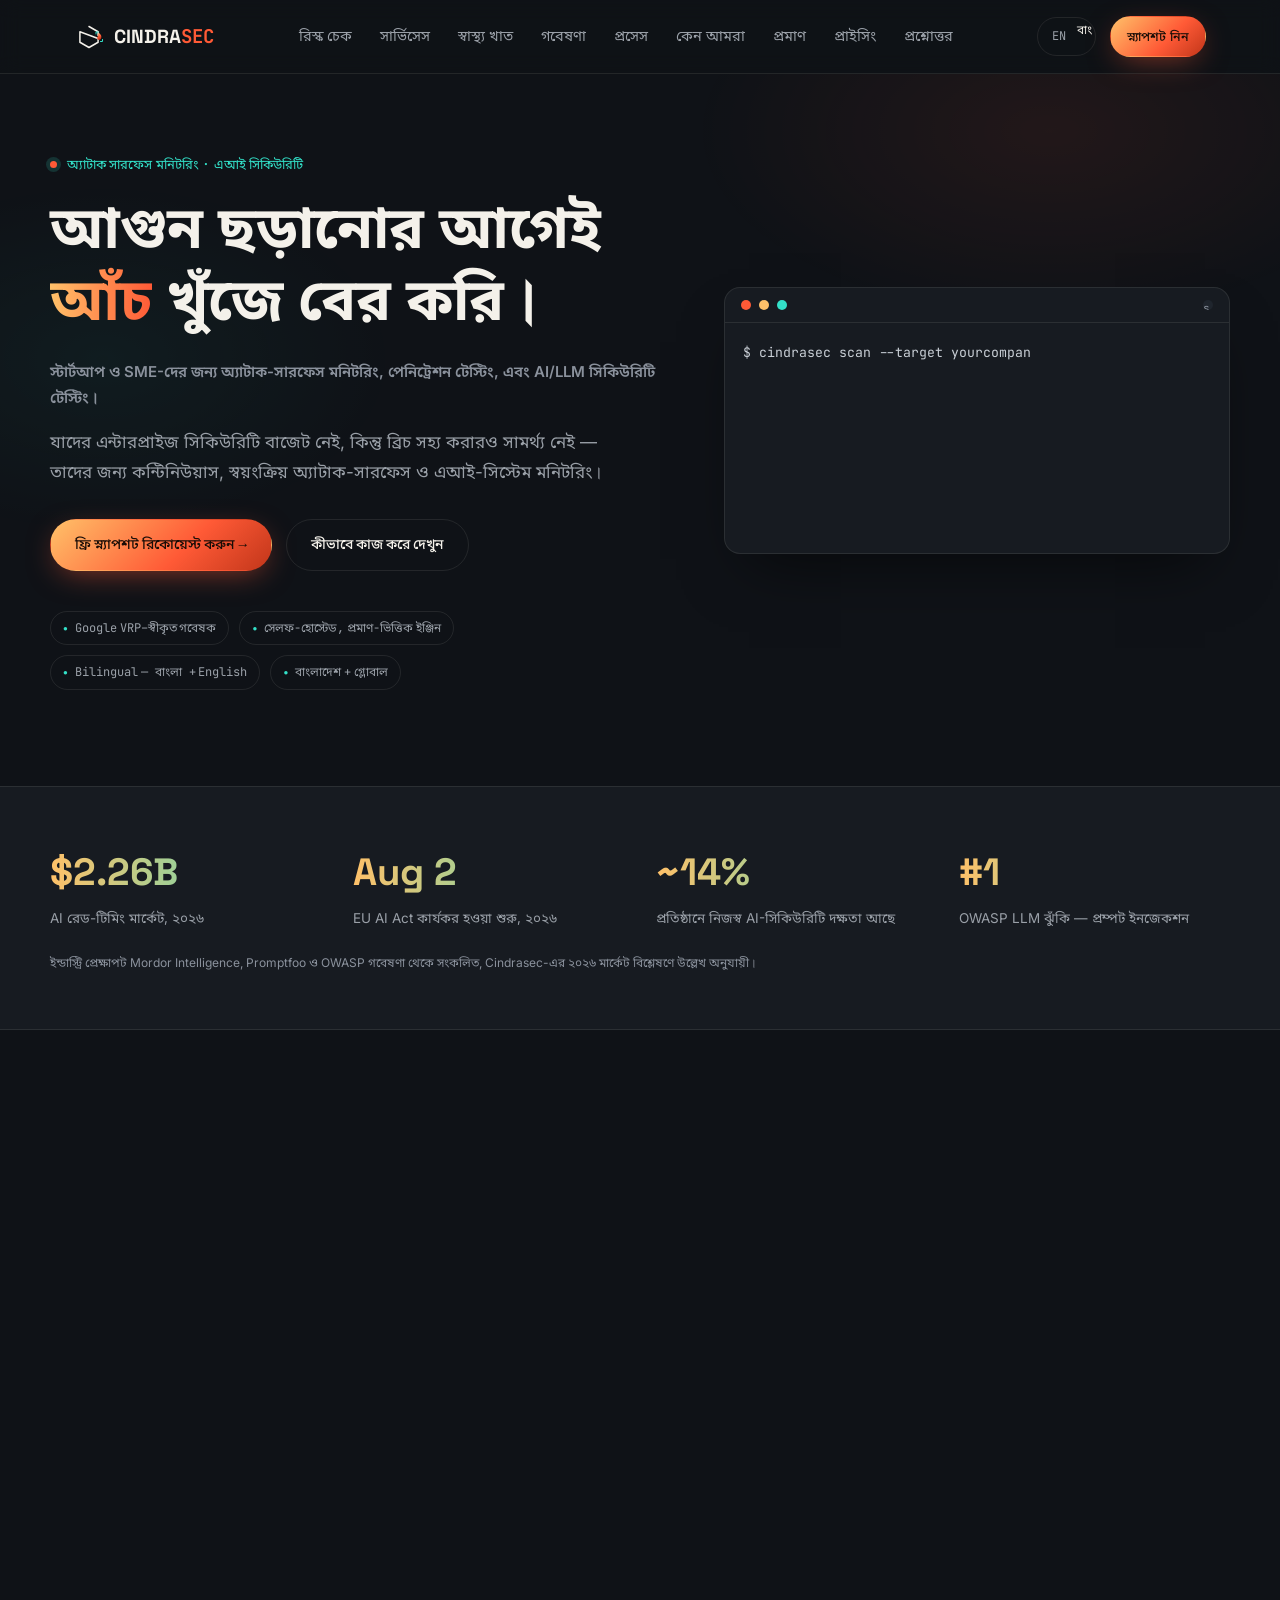
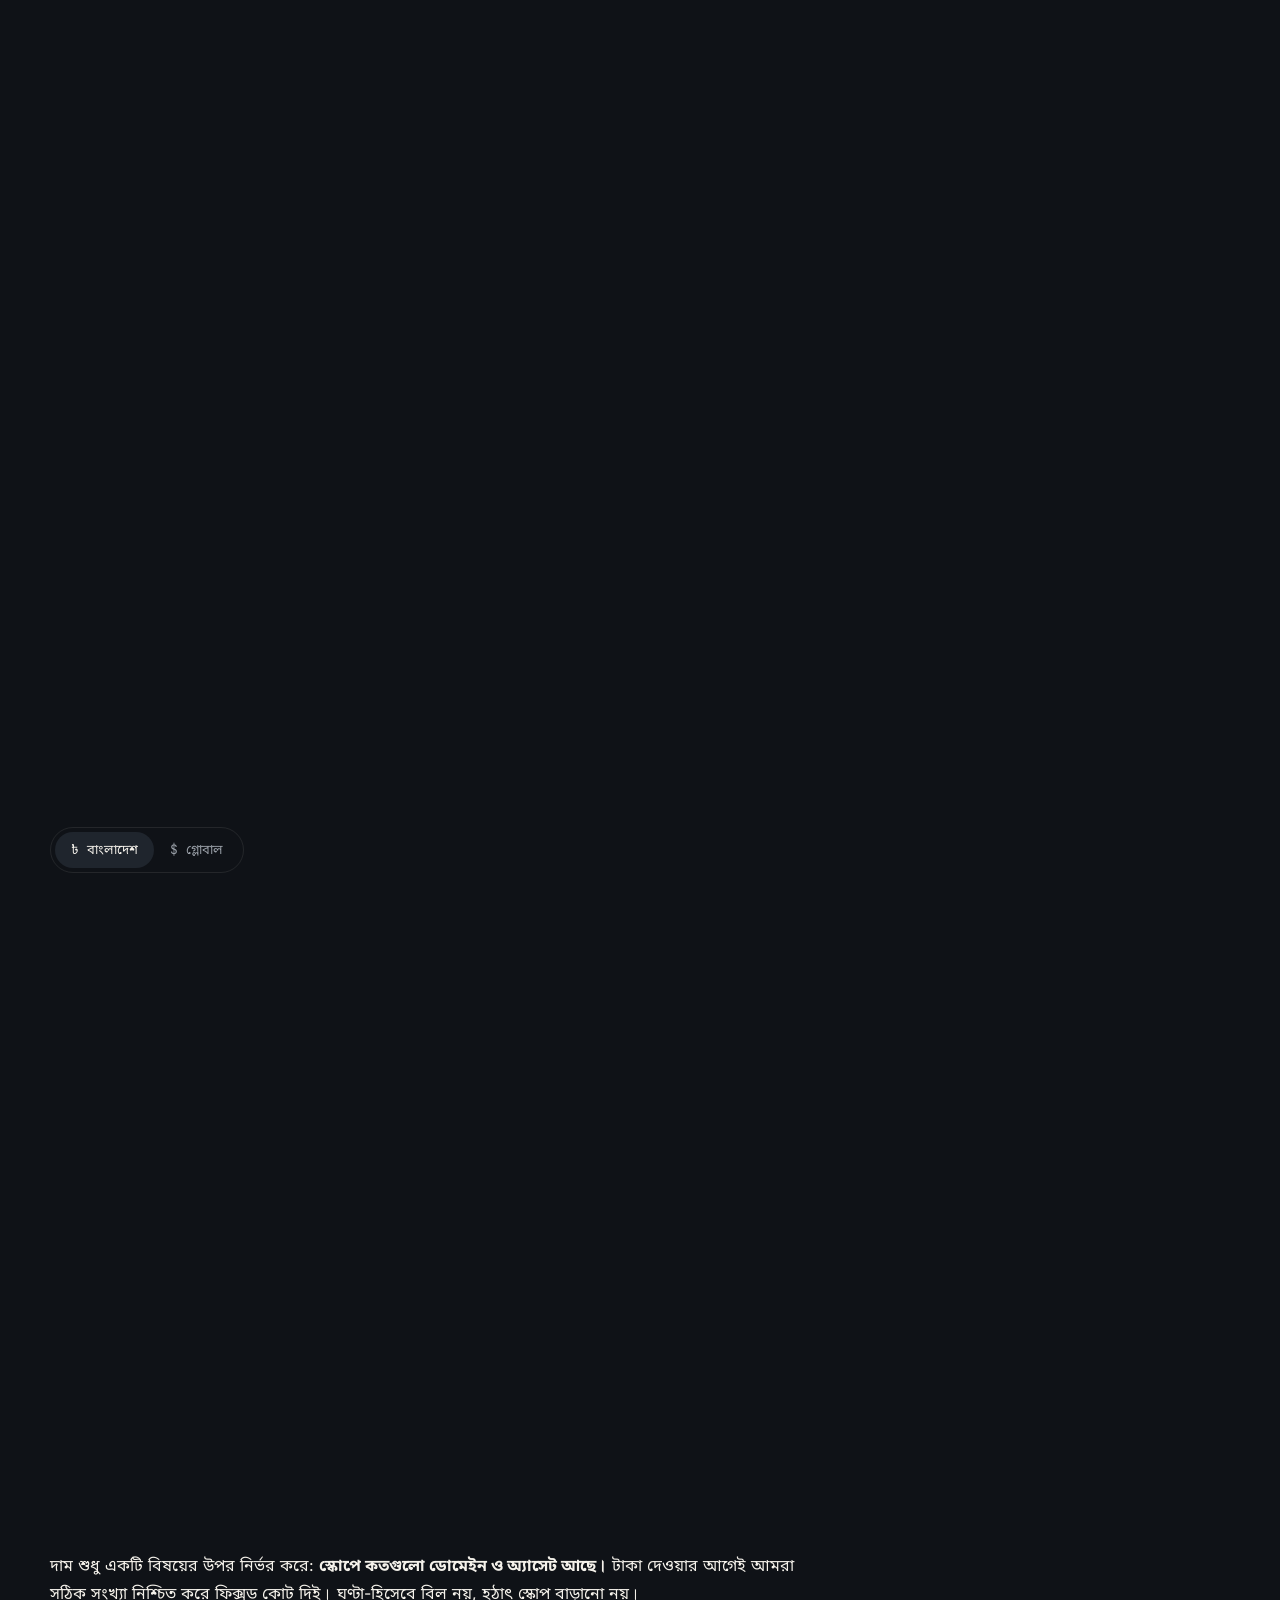
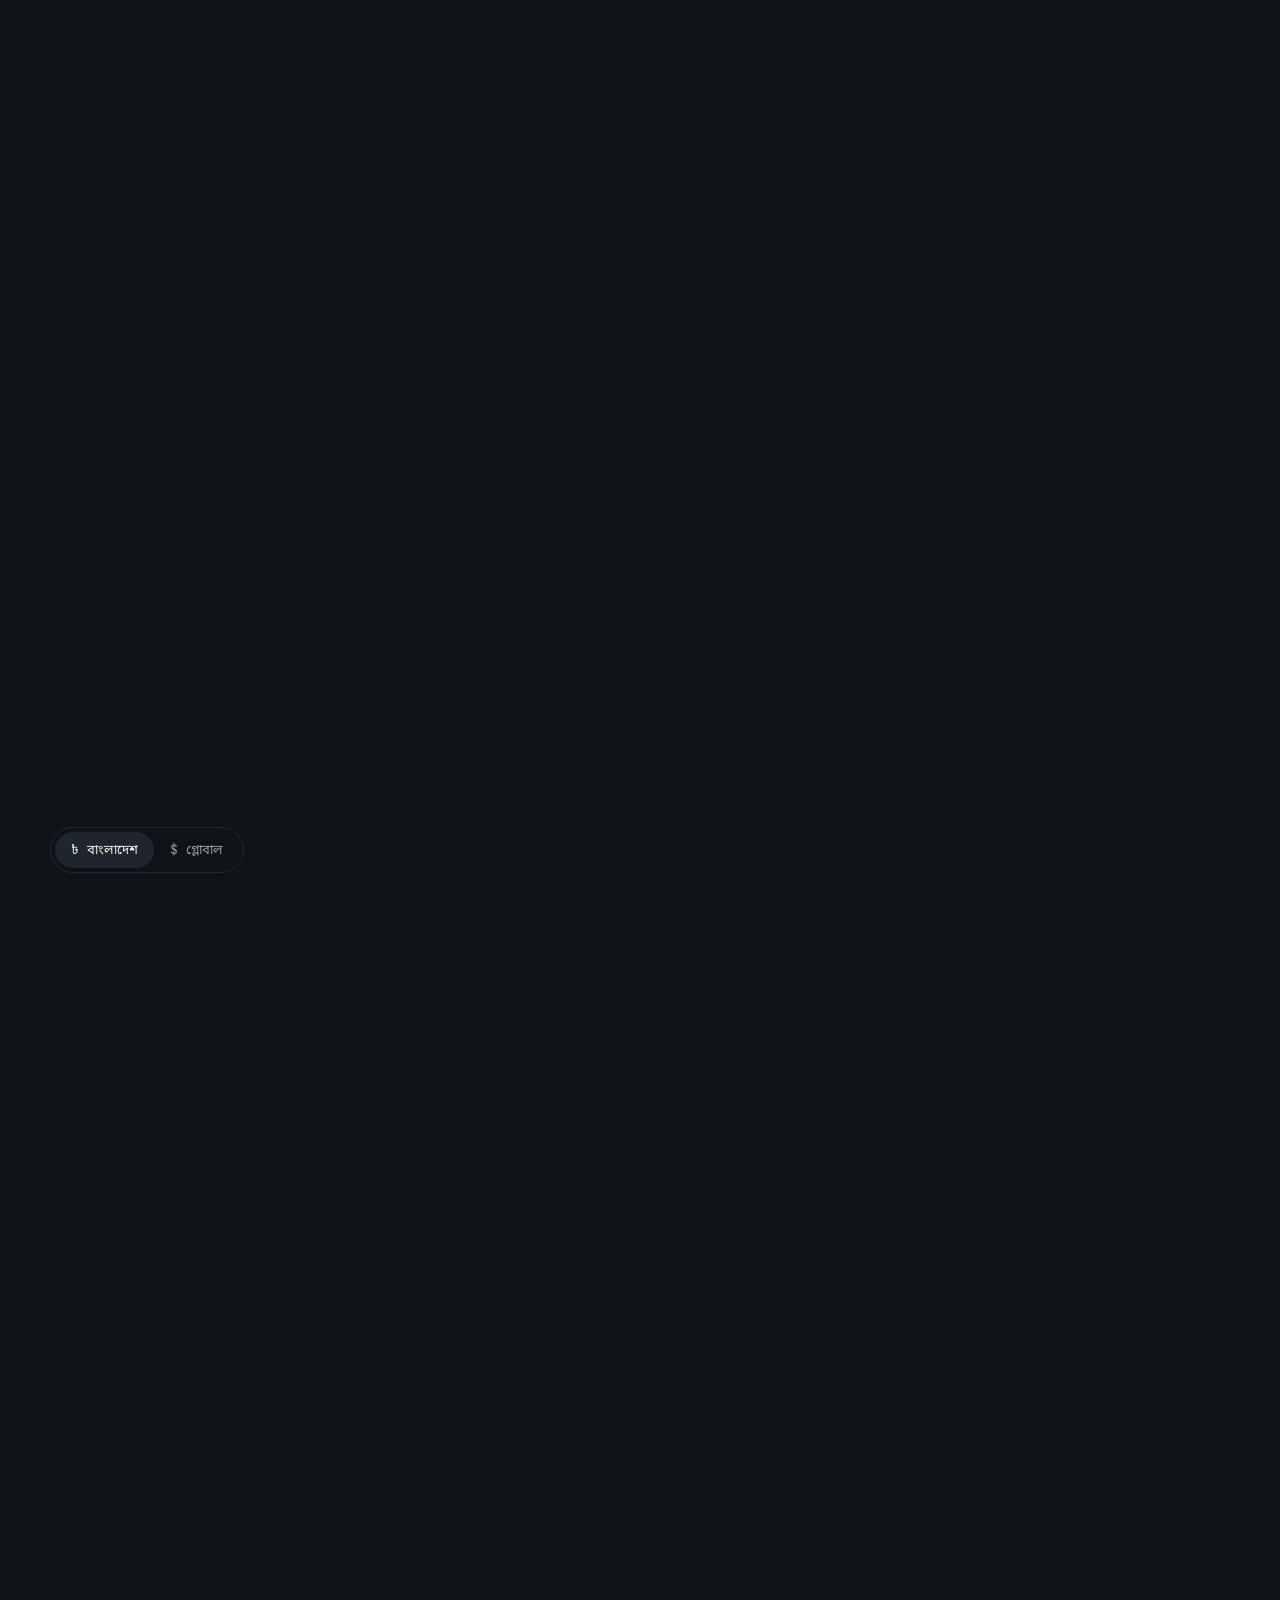
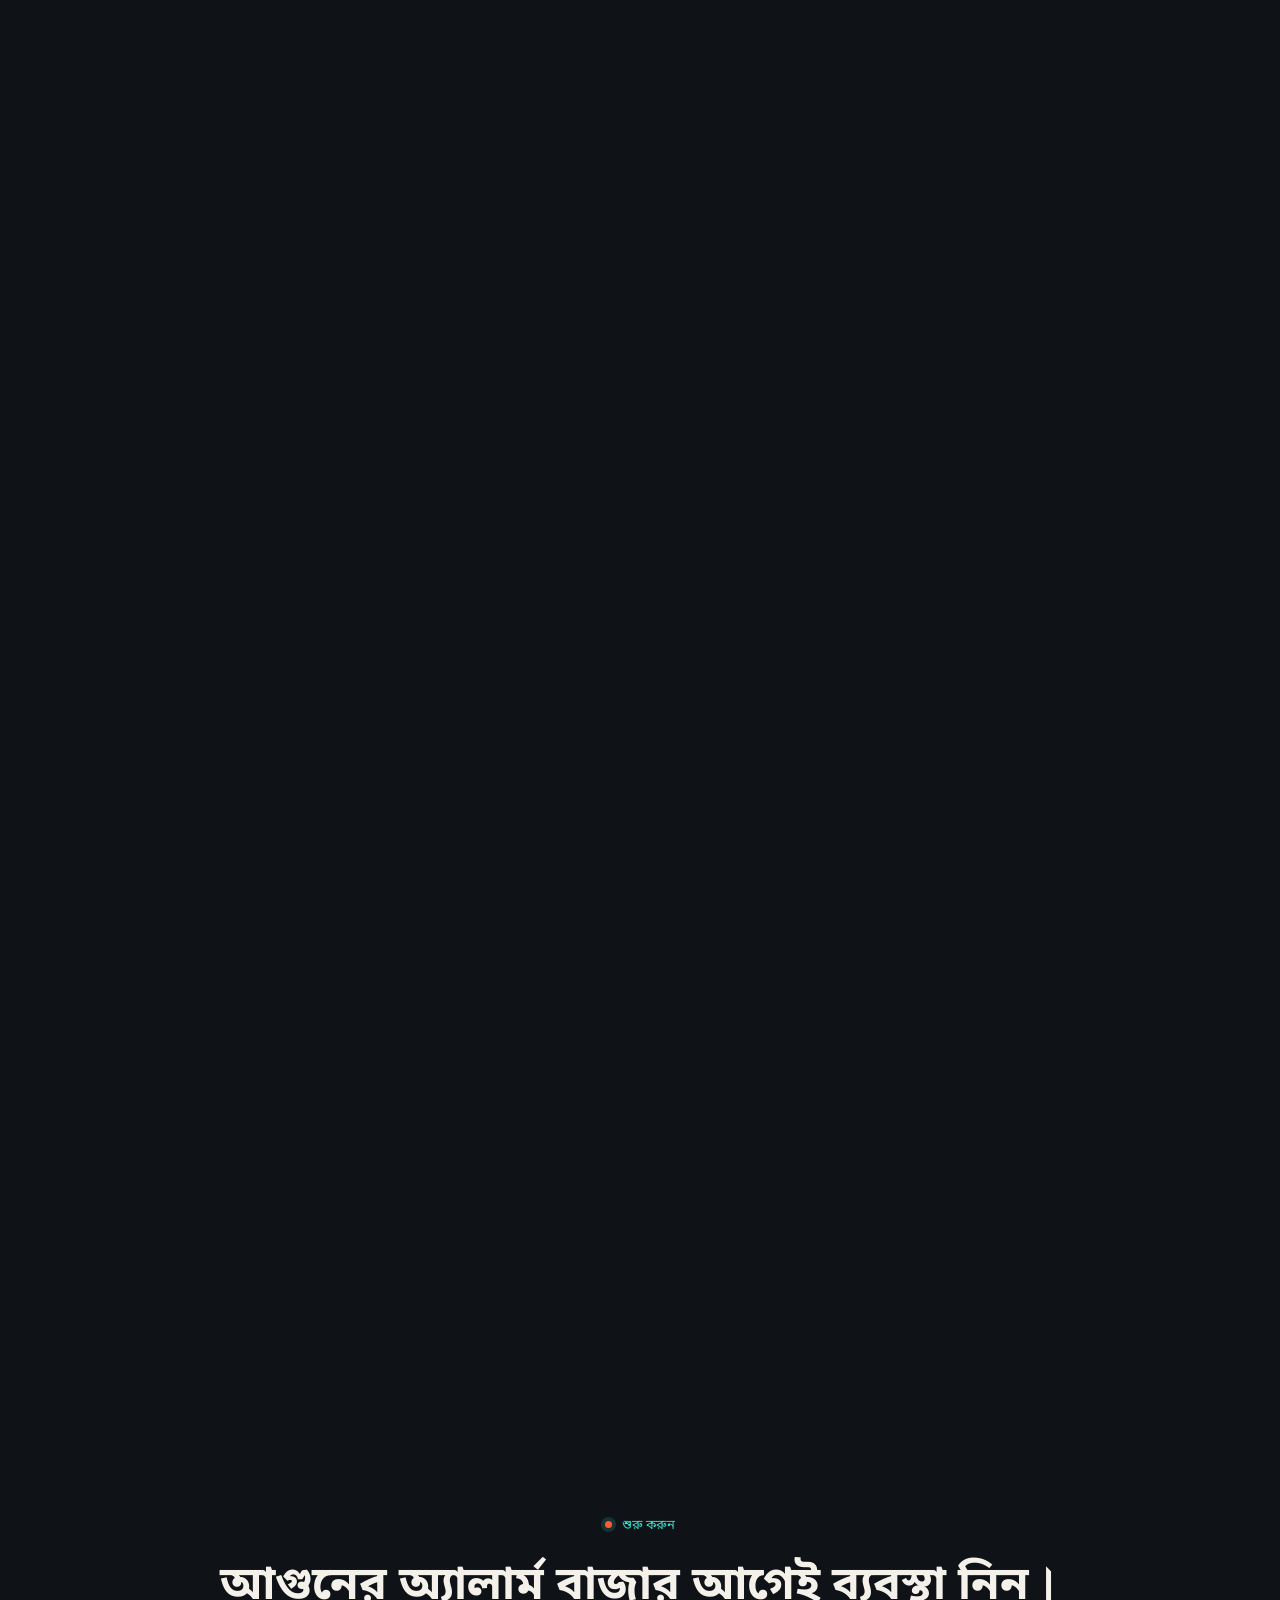
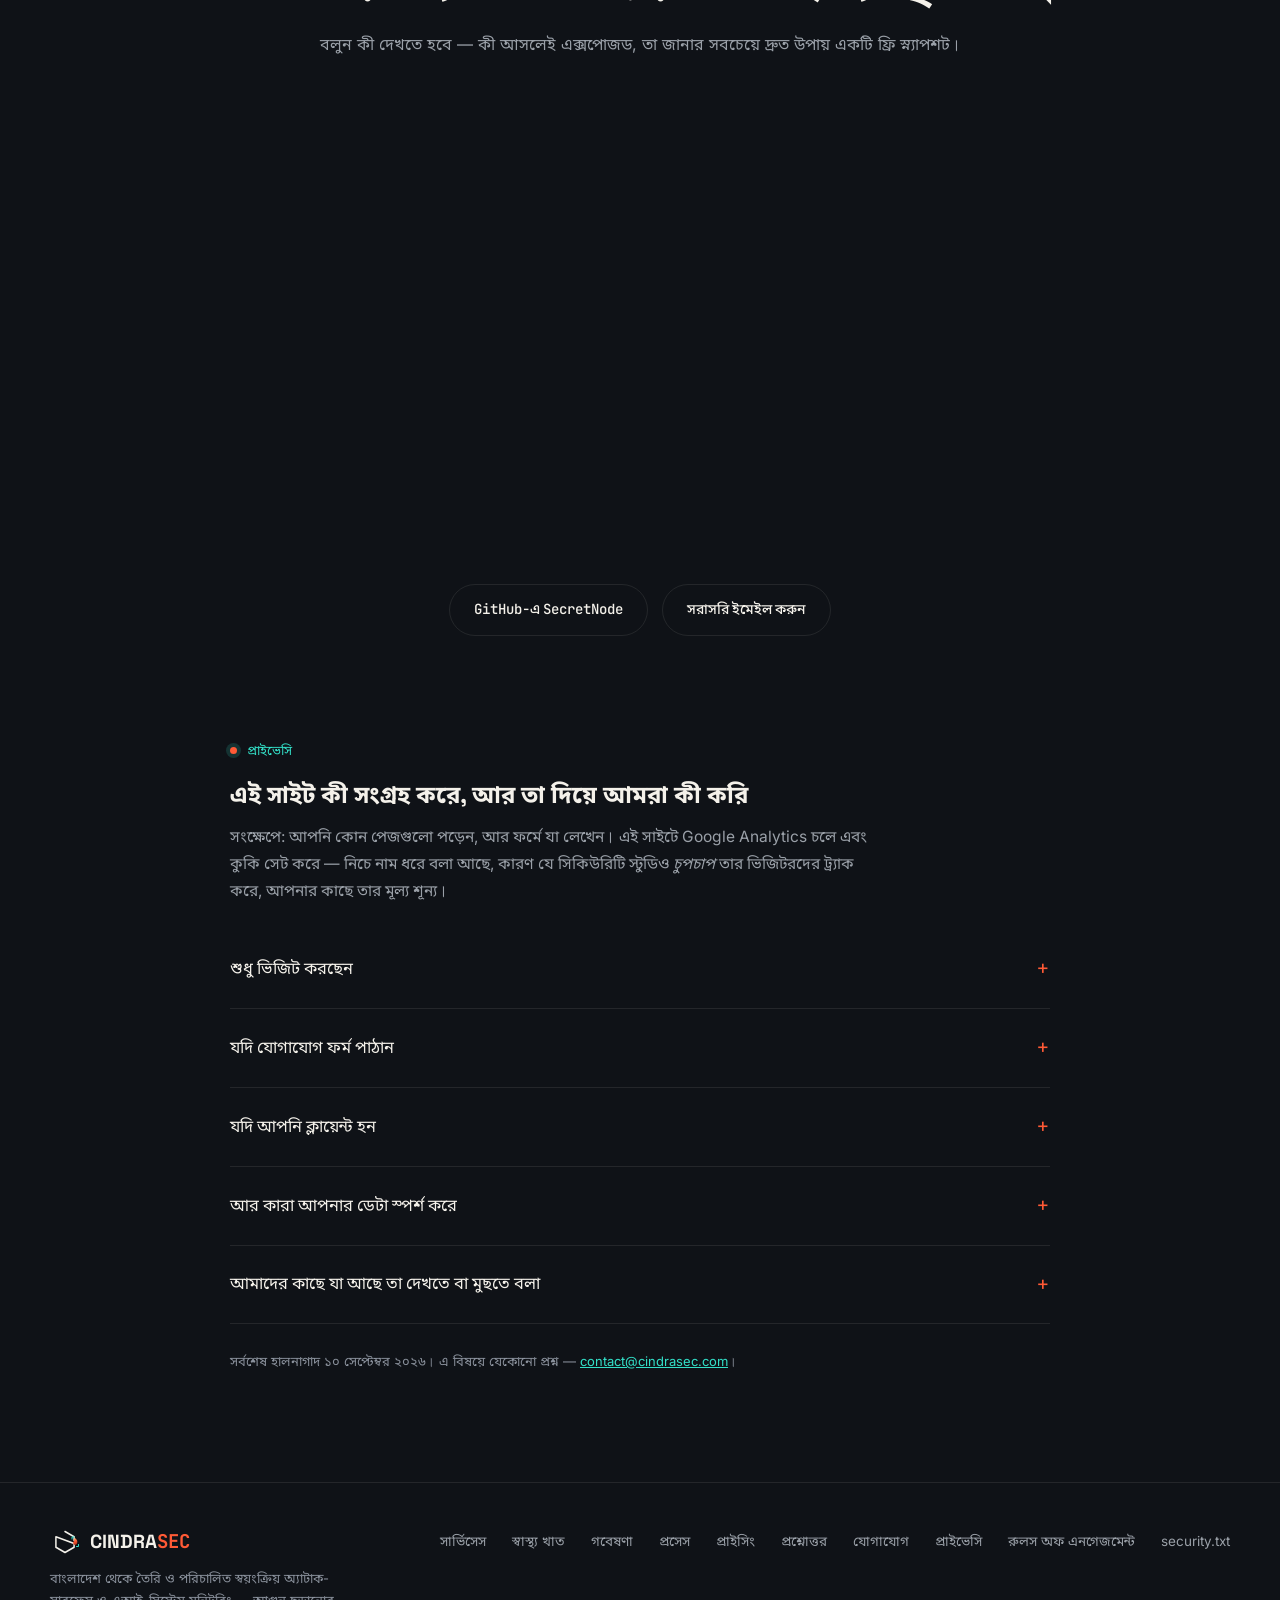
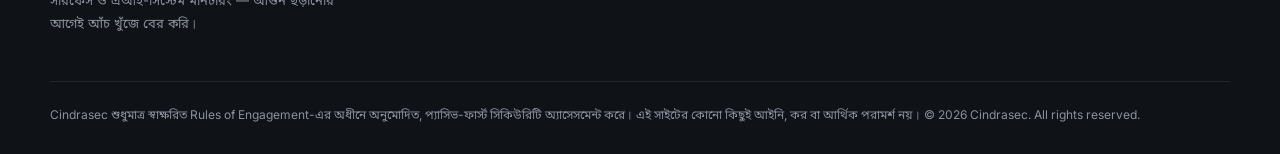
==== commit 5bac9611: "Point the site at G-G55N8ZL68Z, the ID the property asks for The site was tagged G-9B4D7PCBEJ and th" ====
--- a/bn/index.html
+++ b/bn/index.html
@@ -10,7 +10,7 @@
      because script-src is 'self' with no 'unsafe-inline' and there is no server
      here to mint a nonce — an inline block would be refused and the tag would
      collect nothing while appearing installed. -->
-<script async src="https://www.googletagmanager.com/gtag/js?id=G-9B4D7PCBEJ"></script>
+<script async src="https://www.googletagmanager.com/gtag/js?id=G-G55N8ZL68Z"></script>
 <script src="/analytics.js" defer></script>
 <title>Cindrasec — অ্যাটাক সারফেস ও AI/LLM সিকিউরিটি মনিটরিং</title>
 <meta name="description" content="ফাউন্ডার ও ছোট ব্যবসার জন্য অটোমেটেড অ্যাটাক-সারফেস এবং AI/LLM সিকিউরিটি মনিটরিং — বাংলাদেশ ও বিশ্বজুড়ে। প্রমাণ-ভিত্তিক, শুধুমাত্র অনুমোদিত পরীক্ষা। প্রথম Snapshot ফ্রি।">
--- a/styles.css
+++ b/styles.css
@@ -103,7 +103,14 @@
 .brand-word{ font-size:19px; color:var(--cream); }
 .brand-word .accent{ font-family:'JetBrains Mono','Noto Sans Bengali',ui-monospace,'SF Mono',Menlo,Consolas,monospace; font-weight:700; color:var(--ember-2); }
 nav.links{ display:flex; align-items:center; gap:28px; font-size:14.5px; }
-nav.links a{ text-decoration:none; color:var(--muted); transition:color .15s; }
+
+/* WCAG 2.2 AA (2.5.8 Target Size, Minimum) wants a 24x24 CSS-px target. These
+   links are 14.5px/13.5px text with no vertical padding, which lays out at
+   22.5px tall — 1.5px under, measured, not estimated. padding-block adds the
+   height to the hit area without moving anything: the header's own 16px
+   padding still sets its height, and in the mobile drop-down the extra 4px
+   top and bottom is spacing these cramped rows wanted anyway. */
+nav.links a{ text-decoration:none; color:var(--muted); transition:color .15s; padding-block:4px; }
 nav.links a:hover{ color:var(--cream); }
 .nav-right{ display:flex; align-items:center; gap:14px; }
 .lang-toggle{ display:flex; border:1px solid var(--line); border-radius:999px; padding:3px; font-family:'JetBrains Mono','Noto Sans Bengali',ui-monospace,'SF Mono',Menlo,Consolas,monospace; font-size:12px; }
@@ -236,7 +243,11 @@
 .est-verdict{ font-size:14.5px; color:var(--muted); line-height:1.55; }
 .est-verdict strong{ color:var(--cream); }
 .est-cta{ margin-top:auto; }
-.est-reset{ background:none; border:none; color:var(--muted-2); font-family:'JetBrains Mono','Noto Sans Bengali',ui-monospace,'SF Mono',Menlo,Consolas,monospace; font-size:12px; text-decoration:underline; cursor:pointer; padding:0; align-self:flex-start; }
+/* 12px text with padding:0 laid out at 16px tall — well under the 24px WCAG
+   2.2 AA minimum, and it is a real control, not a link inside a sentence, so
+   no exception applies. The negative margin cancels the padding in layout, so
+   the hit area grows to 24px and nothing on the card moves. */
+.est-reset{ background:none; border:none; color:var(--muted-2); font-family:'JetBrains Mono','Noto Sans Bengali',ui-monospace,'SF Mono',Menlo,Consolas,monospace; font-size:12px; text-decoration:underline; cursor:pointer; padding:4px 0; margin-block:-4px; align-self:flex-start; }
 
 /* ---------- PROOF ---------- */
 .proof-grid{ display:grid; grid-template-columns:repeat(3,1fr); gap:20px; }
@@ -319,7 +330,7 @@
 .footer-inner{ max-width:var(--maxw); margin:0 auto; display:flex; justify-content:space-between; align-items:flex-start; gap:24px; flex-wrap:wrap; }
 .footer-tag{ color:var(--muted-2); font-size:13px; max-width:36ch; margin-top:10px; }
 .footer-links{ display:flex; gap:26px; flex-wrap:wrap; font-size:13.5px; }
-.footer-links a{ text-decoration:none; color:var(--muted); }
+.footer-links a{ text-decoration:none; color:var(--muted); padding-block:4px; }
 .footer-links a:hover{ color:var(--cream); }
 .footer-legal{ max-width:var(--maxw); margin:34px auto 0; padding-top:24px; border-top:1px solid var(--line); font-size:12px; color:var(--muted-2); }
 
@@ -507,7 +518,7 @@
 .research-brand span{ color:var(--ember-2); }
 .research-nav{ display:flex; gap:20px; flex-wrap:wrap; }
 .research-nav a{
-  color:var(--muted-2); text-decoration:none; font-size:.9rem;
+  color:var(--muted-2); text-decoration:none; font-size:.9rem; padding-block:4px;
 }
 .research-nav a:hover,
 .research-nav a[aria-current="page"]{ color:var(--cyan); }
@@ -551,12 +562,34 @@
 .prose code{
   font-family:'JetBrains Mono',ui-monospace,monospace; font-size:.86em;
   background:var(--ink-3); padding:.14em .42em; border-radius:6px; color:var(--ember-1);
+  /* Inline code is routinely a file path or an identifier with no spaces —
+     `~/.local/share/garak/garak_runs/*.report.jsonl` and the like. CSS finds no
+     break opportunity in those, so the element grew past the article and, with
+     `body{overflow-x:hidden}` below, the tail was CLIPPED rather than scrolled:
+     unreadable and unreachable at 390px and under.
+
+     `anywhere` rather than `break-word` on purpose. Both break a long word that
+     would overflow, but only `anywhere` also shrinks the element's min-content
+     width — and it was that min-content width forcing the ancestors wide, so
+     `break-word` would have left the container overflowing exactly as before. */
+  overflow-wrap:anywhere;
 }
 .prose pre{
   background:var(--ink-2); border:1px solid var(--line); border-radius:var(--radius);
   padding:16px 18px; margin:0; overflow-x:auto;
 }
-.prose pre code{ background:none; padding:0; color:var(--cream); font-size:.85rem; line-height:1.6; }
+/* Undo the inline-code wrapping inside fenced blocks. Those already sit in a
+   .prose-scroll container and are meant to scroll horizontally with their
+   indentation intact — wrapping a command mid-token would misrepresent it. */
+.prose pre code{ background:none; padding:0; color:var(--cream); font-size:.85rem; line-height:1.6; overflow-wrap:normal; }
+
+/* WCAG 2.2 AA (2.5.8). A contents entry whose whole content is a link is a
+   navigation target, not prose, so the "inline in a sentence" exception does
+   not cover it — these lay out at 20px. Padding an INLINE element expands the
+   hit area without growing the line box, so the 24px target is reached and the
+   text does not move; the surrounding line-height (~27px) leaves the enlarged
+   areas of adjacent lines from touching. */
+.prose li a, .prose blockquote a{ padding-block:2px; }
 
 /* Wide content scrolls inside its own container so the page body never does. */
 .prose-scroll{ overflow-x:auto; margin:0 0 20px; -webkit-overflow-scrolling:touch; }
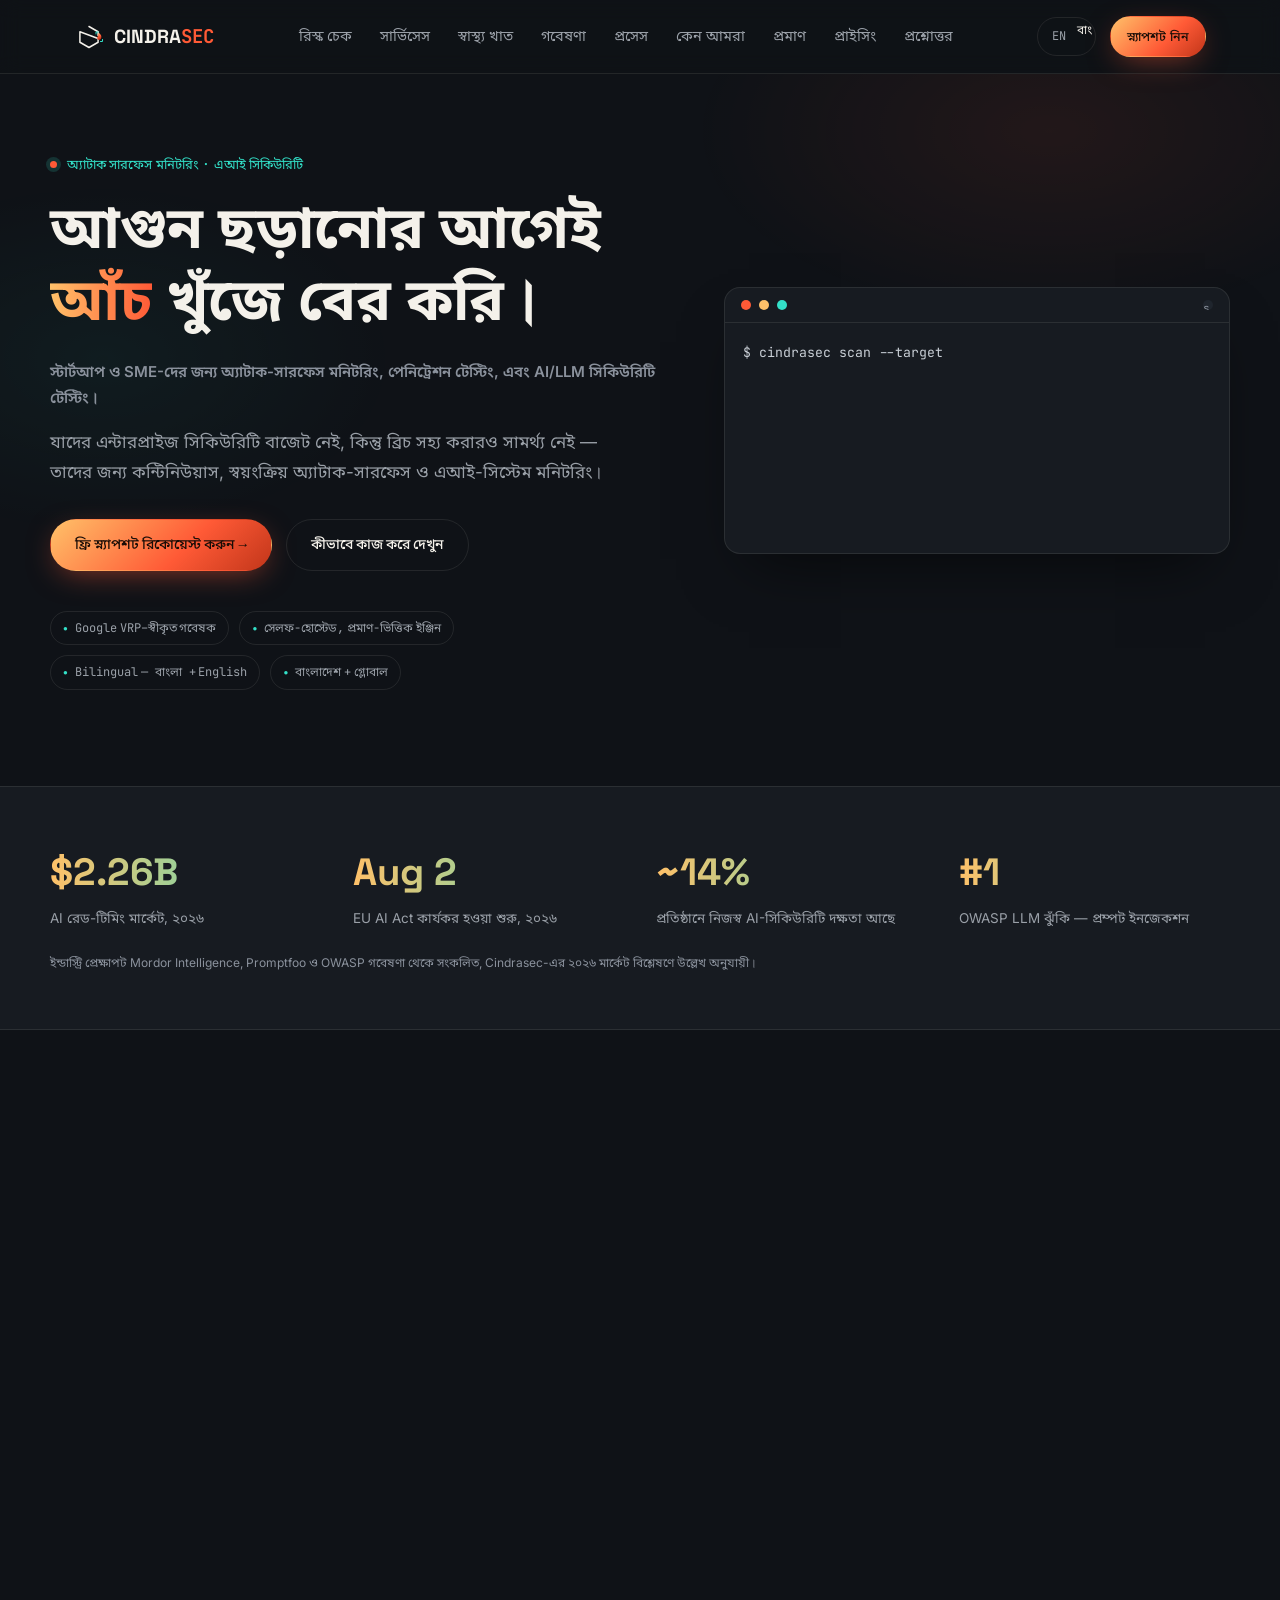
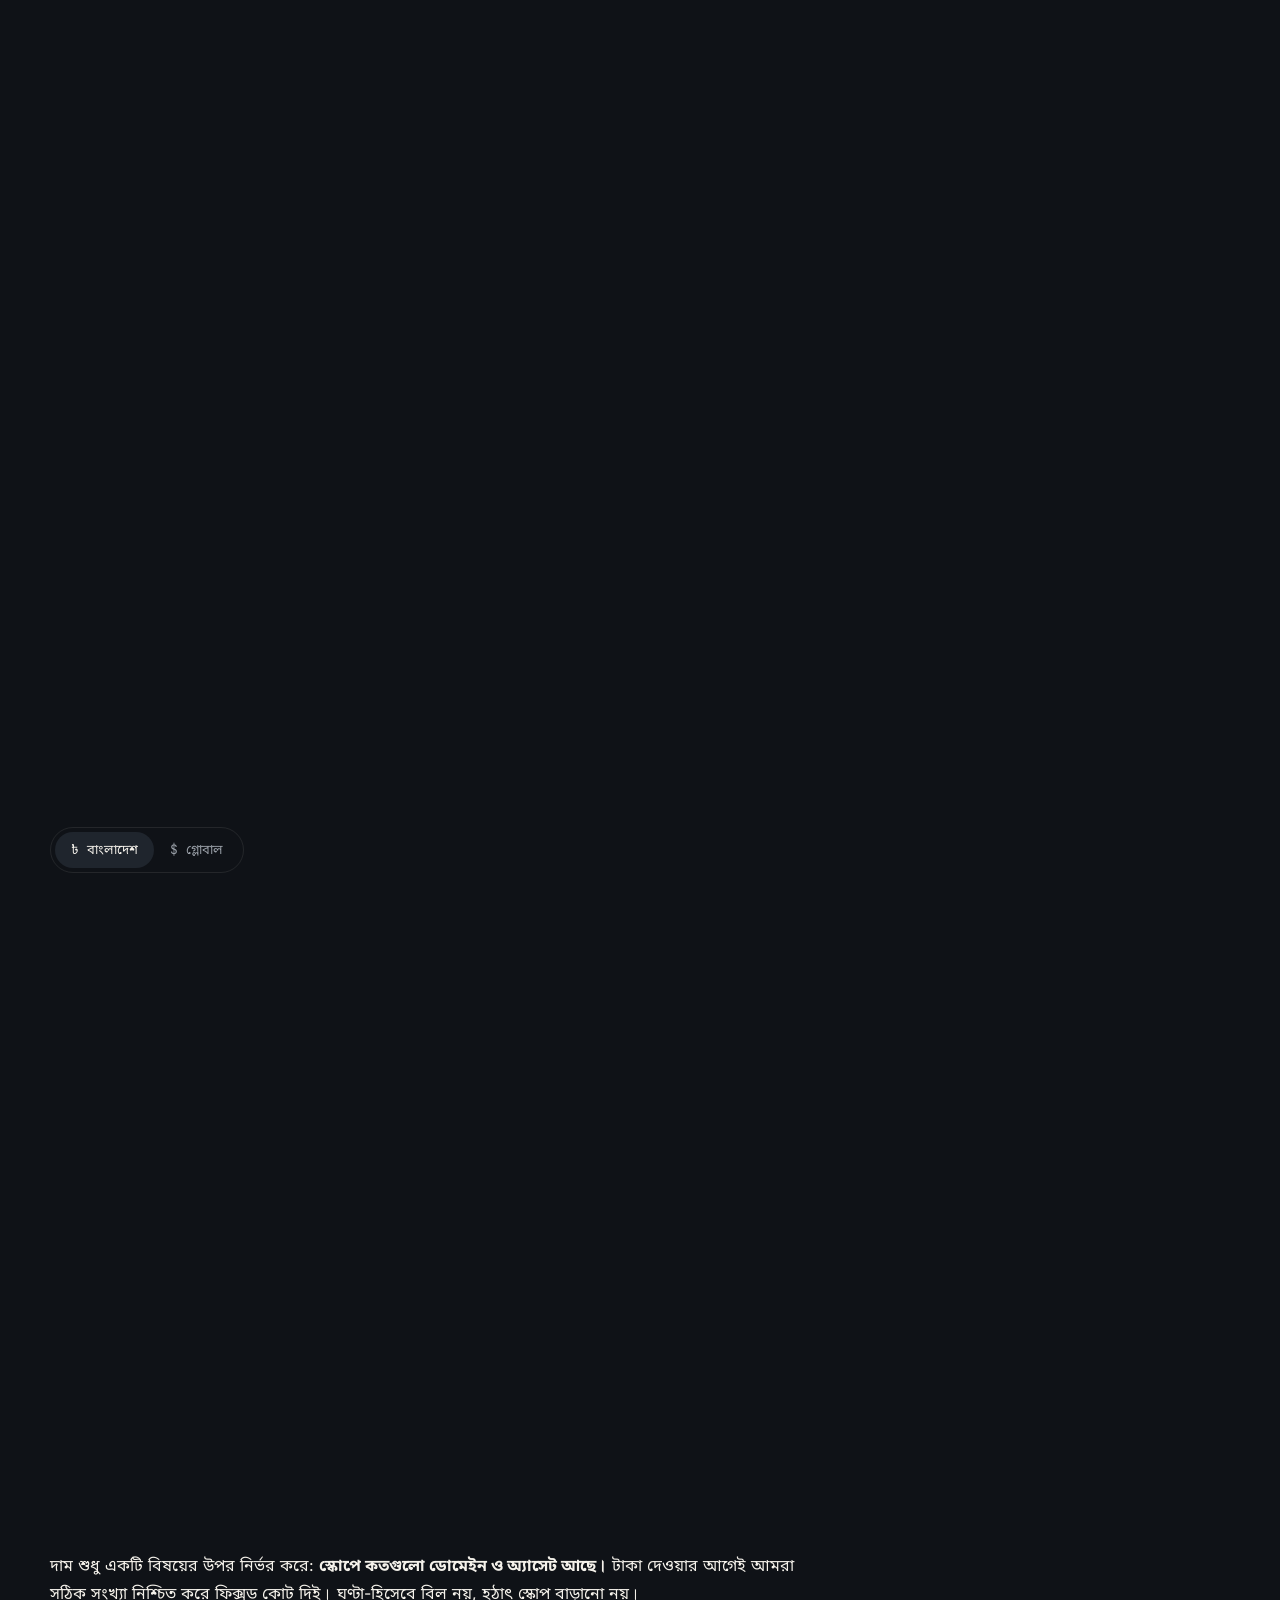
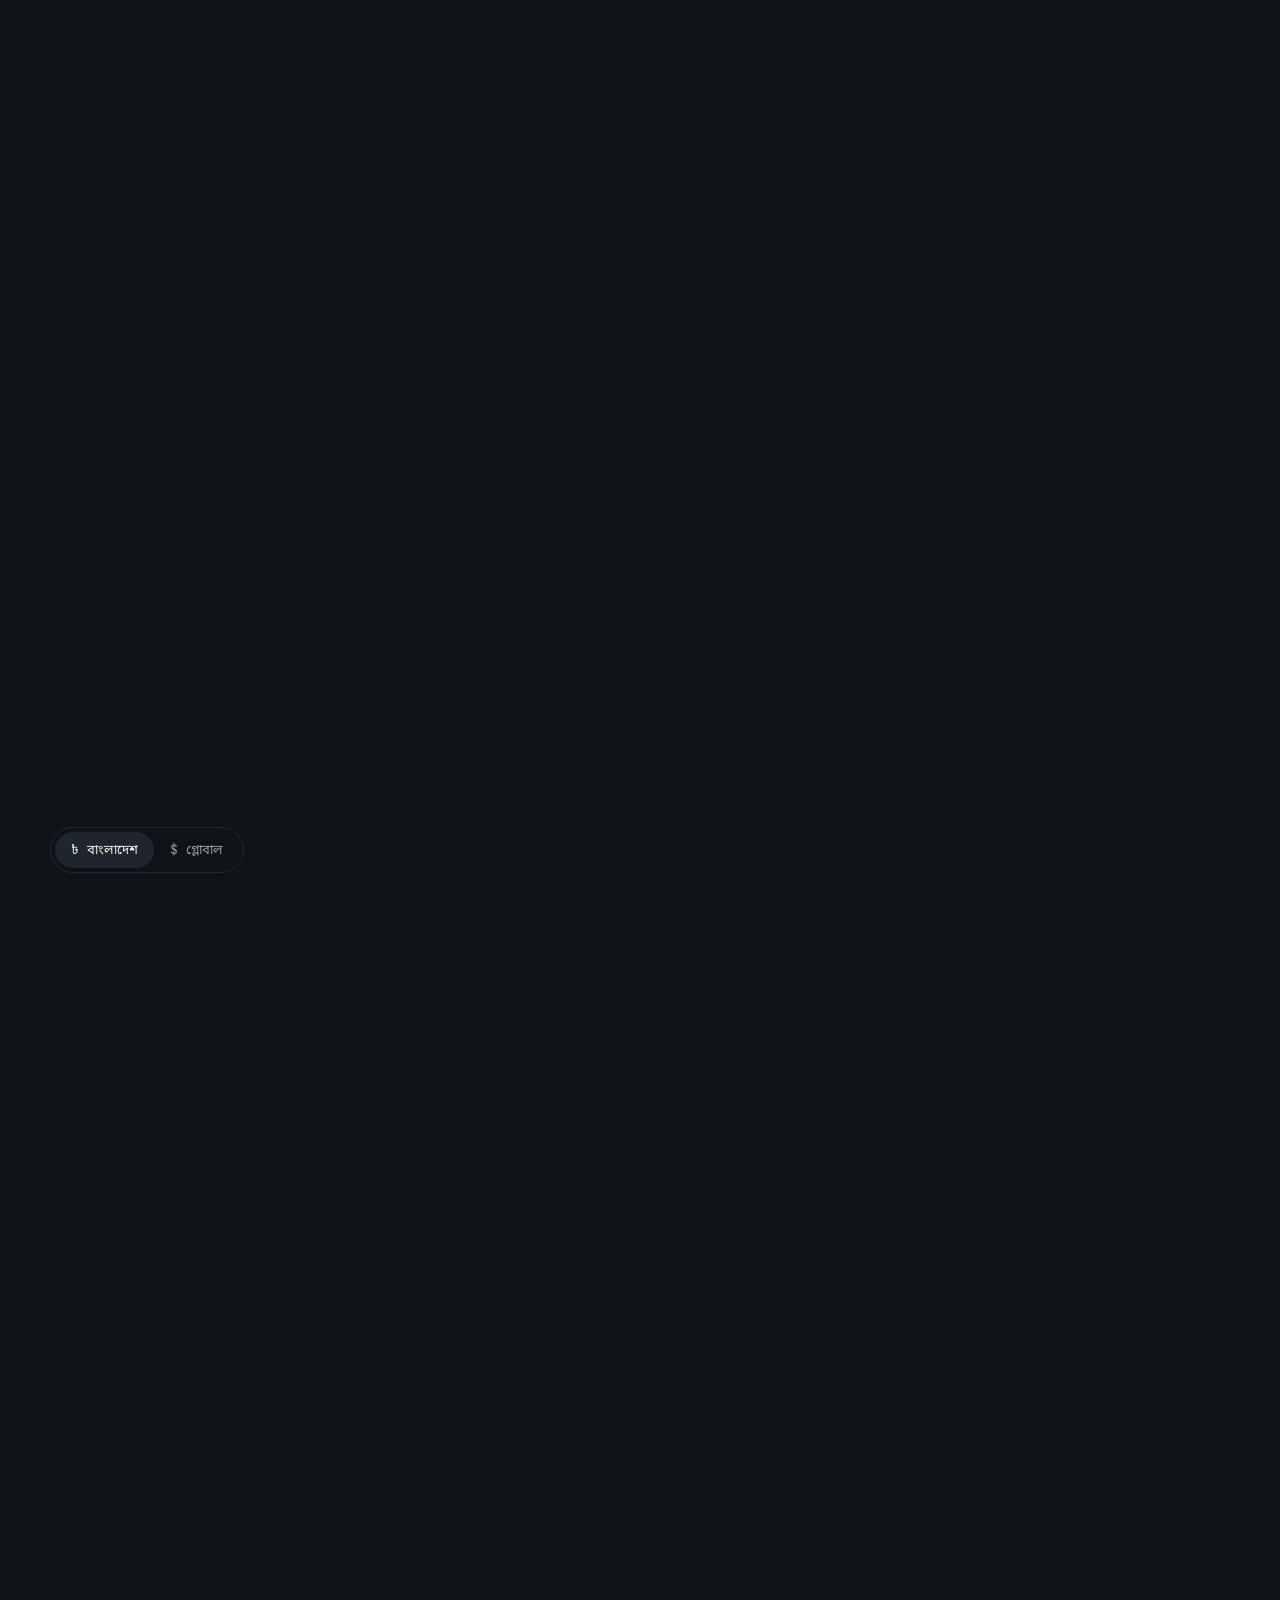
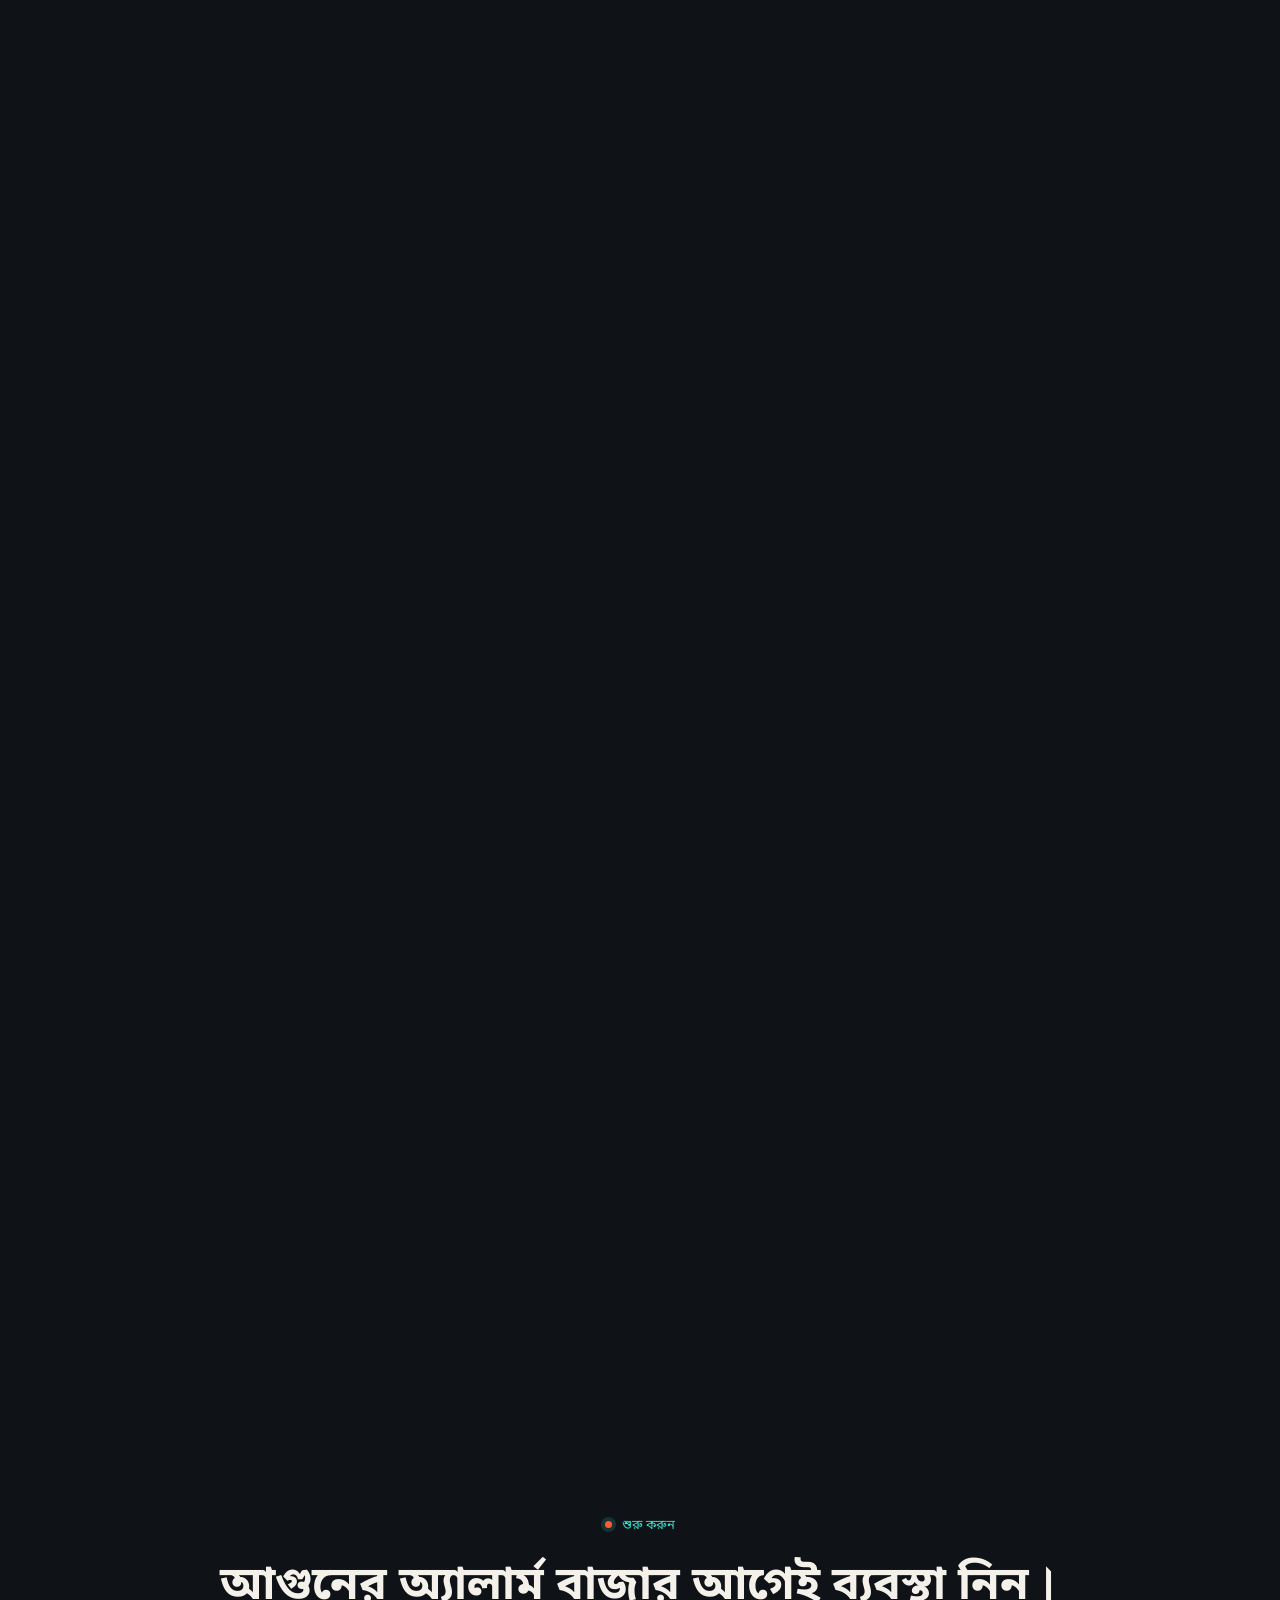
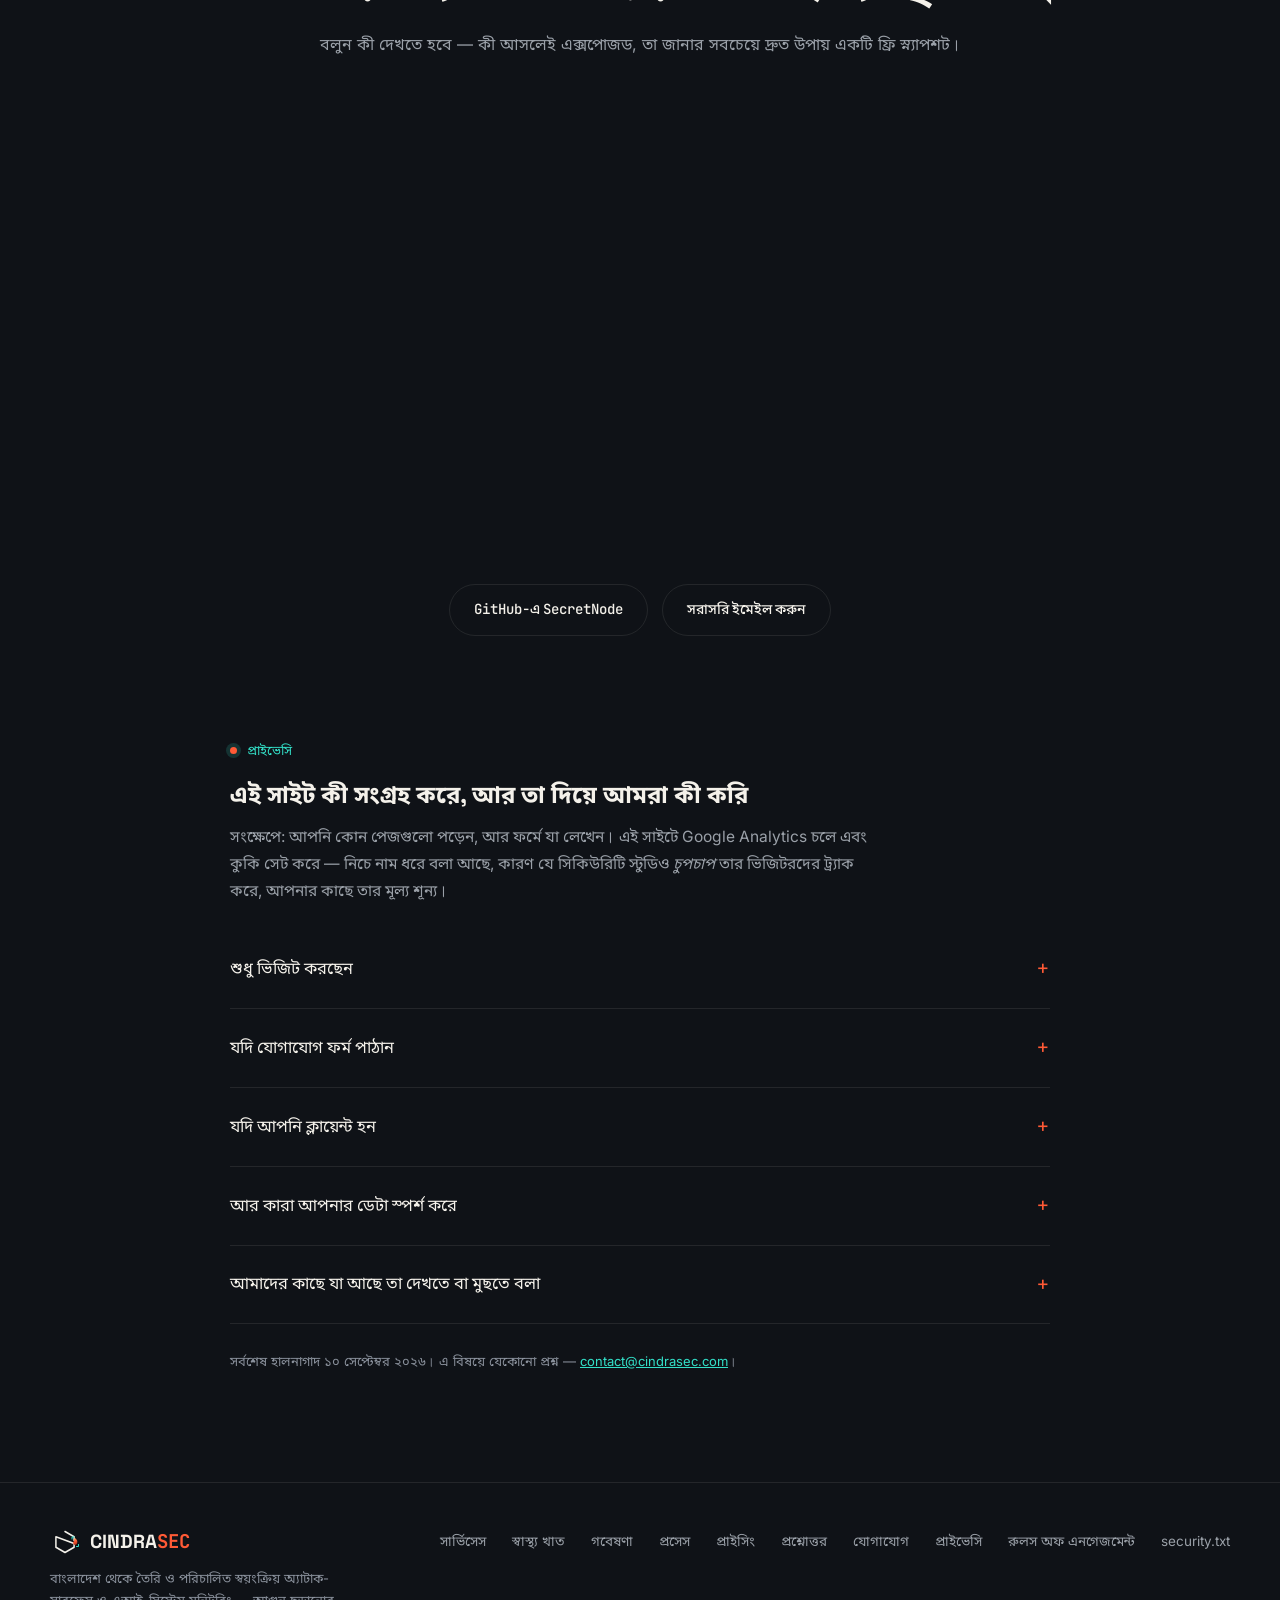
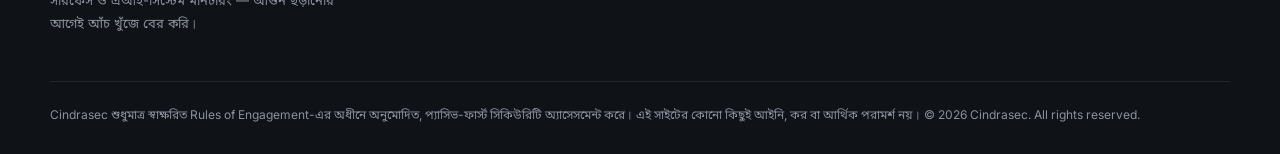
==== commit 3799d9bc: "Publish "The bug Google fixed in 9 days — and paid me $0 for" Third research post, and the first tha" ====
--- a/bn/index.html
+++ b/bn/index.html
@@ -554,7 +554,7 @@
           <div class="tag">ক্যালিব্রেশনের জন্য রাখা — শুধু সাফল্য নয়</div>
         </div>
       </div>
-      <p class="proof-note reveal">উপরের তিনটি তাদের ডিসক্লোজার টাইমলাইন পার না হওয়া পর্যন্ত রিড্যাক্টেড থাকবে। আরও দুটি ফাইন্ডিং সম্পূর্ণ প্রকাশিত — <a href="/research/2026-05-exposed-iam-frontend-google-vrp/">Google VRP-তে রিপোর্ট করা অথেনটিকেশন বাইপাস</a>, সেই সঙ্গে কেন এটি ক্যাশ নয় ক্রেডিট হিসেবে নিষ্পত্তি হলো তার ব্যাখ্যা, এবং <a href="/research/2026-07-prompt-injection-content-dependent/">প্রম্পট-ইনজেকশন রেজিস্ট্যান্সে পরিমাপ করা ৪.৬× ব্যবধান</a> — সম্পূর্ণ রিপ্রোডাকশন স্টেপসহ — সেই সঙ্গে <a href="https://github.com/azmolhaque/security-writeups" target="_blank" rel="noopener">GitHub-এ ৯টি ভাষায় অনুবাদিত</a>। সেই সঙ্গে দেখুন একটি <a href="/sample-finding.pdf" target="_blank" rel="noopener">নমুনা ক্লায়েন্ট রিপোর্ট ফরম্যাট (PDF)</a>।</p>
+      <p class="proof-note reveal">উপরের তিনটি তাদের ডিসক্লোজার টাইমলাইন পার না হওয়া পর্যন্ত রিড্যাক্টেড থাকবে। আরও দুটি ফাইন্ডিং সম্পূর্ণ প্রকাশিত — <a href="/research/2026-05-exposed-iam-frontend-google-vrp/">Google VRP-তে রিপোর্ট করা অথেনটিকেশন বাইপাস</a>, সেই সঙ্গে <a href="/research/2026-09-15-the-9-day-fix-that-paid-nothing/">কেন এটি ক্যাশ নয় ক্রেডিট হিসেবে নিষ্পত্তি হলো তার ব্যাখ্যা</a>, এবং <a href="/research/2026-07-prompt-injection-content-dependent/">প্রম্পট-ইনজেকশন রেজিস্ট্যান্সে পরিমাপ করা ৪.৬× ব্যবধান</a> — সম্পূর্ণ রিপ্রোডাকশন স্টেপসহ — সেই সঙ্গে <a href="https://github.com/azmolhaque/security-writeups" target="_blank" rel="noopener">GitHub-এ ৯টি ভাষায় অনুবাদিত</a>। সেই সঙ্গে দেখুন একটি <a href="/sample-finding.pdf" target="_blank" rel="noopener">নমুনা ক্লায়েন্ট রিপোর্ট ফরম্যাট (PDF)</a>।</p>
     </div>
   </section>
 
